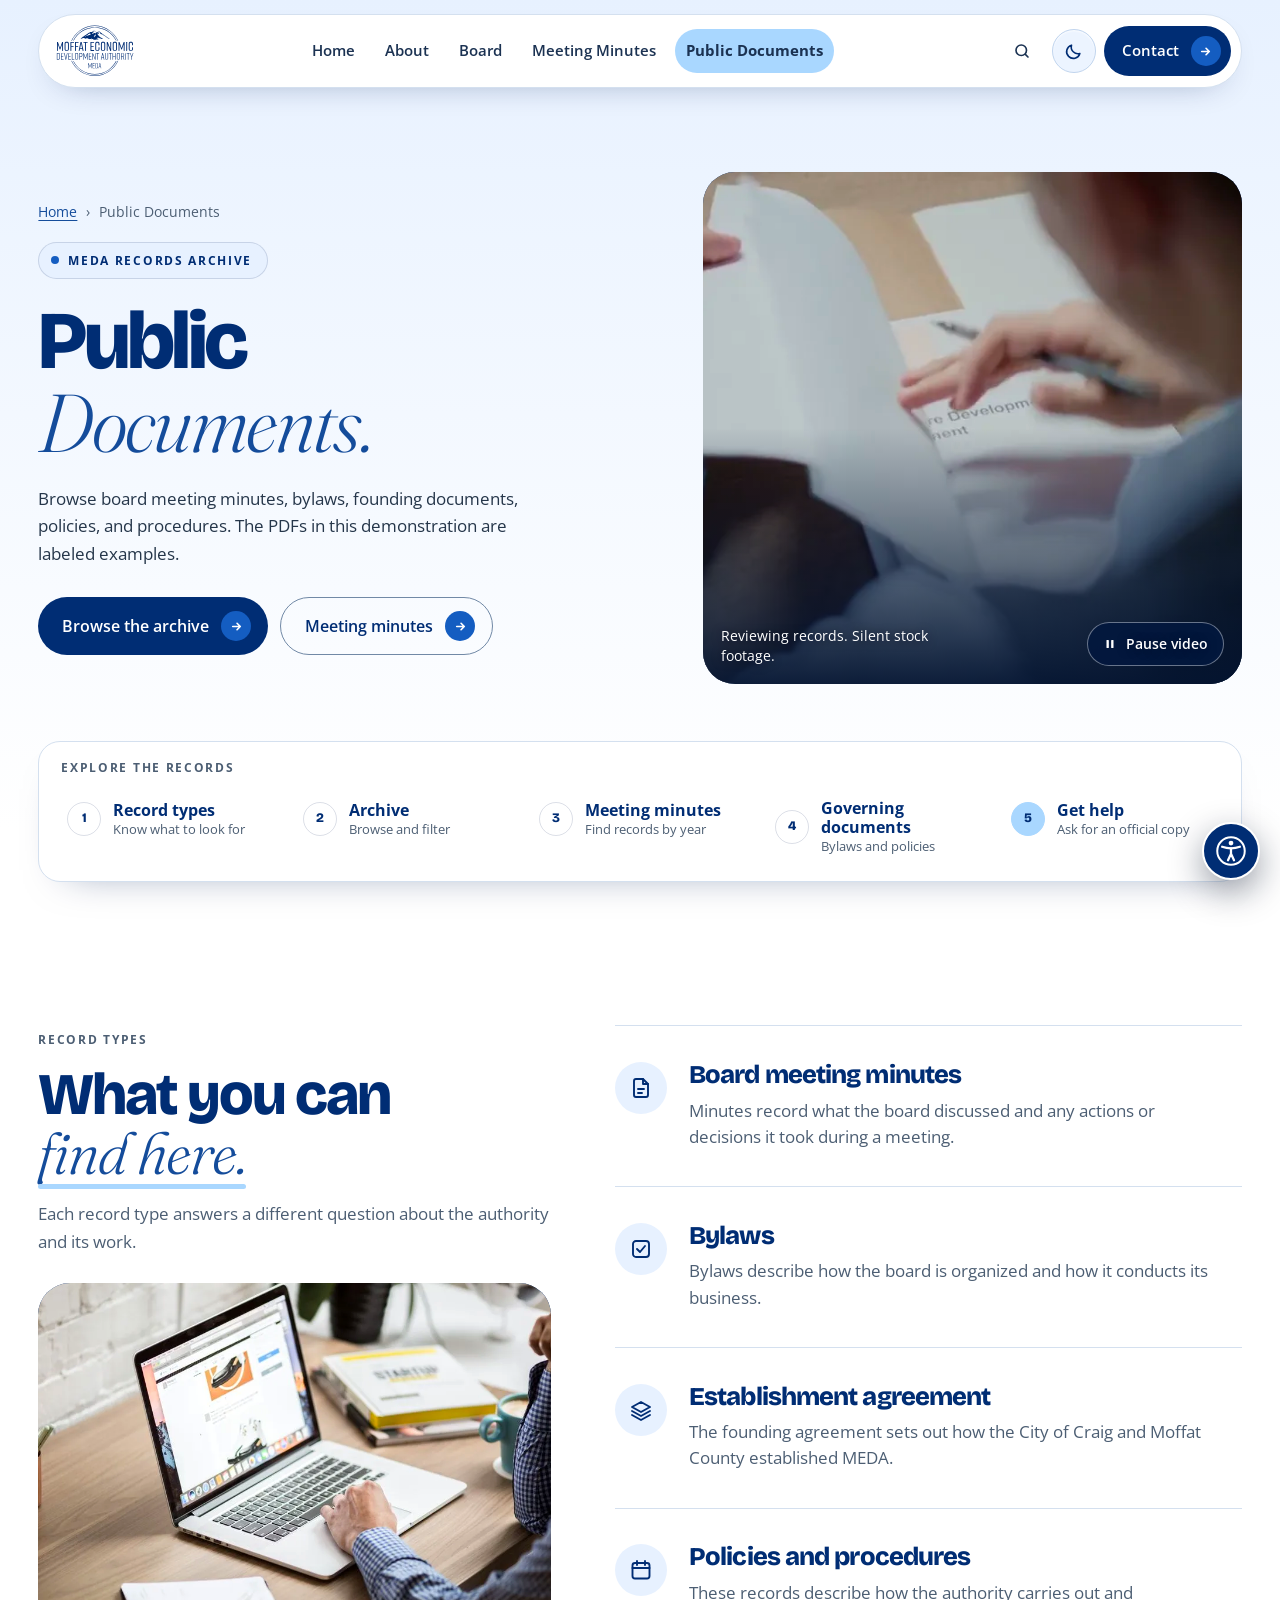
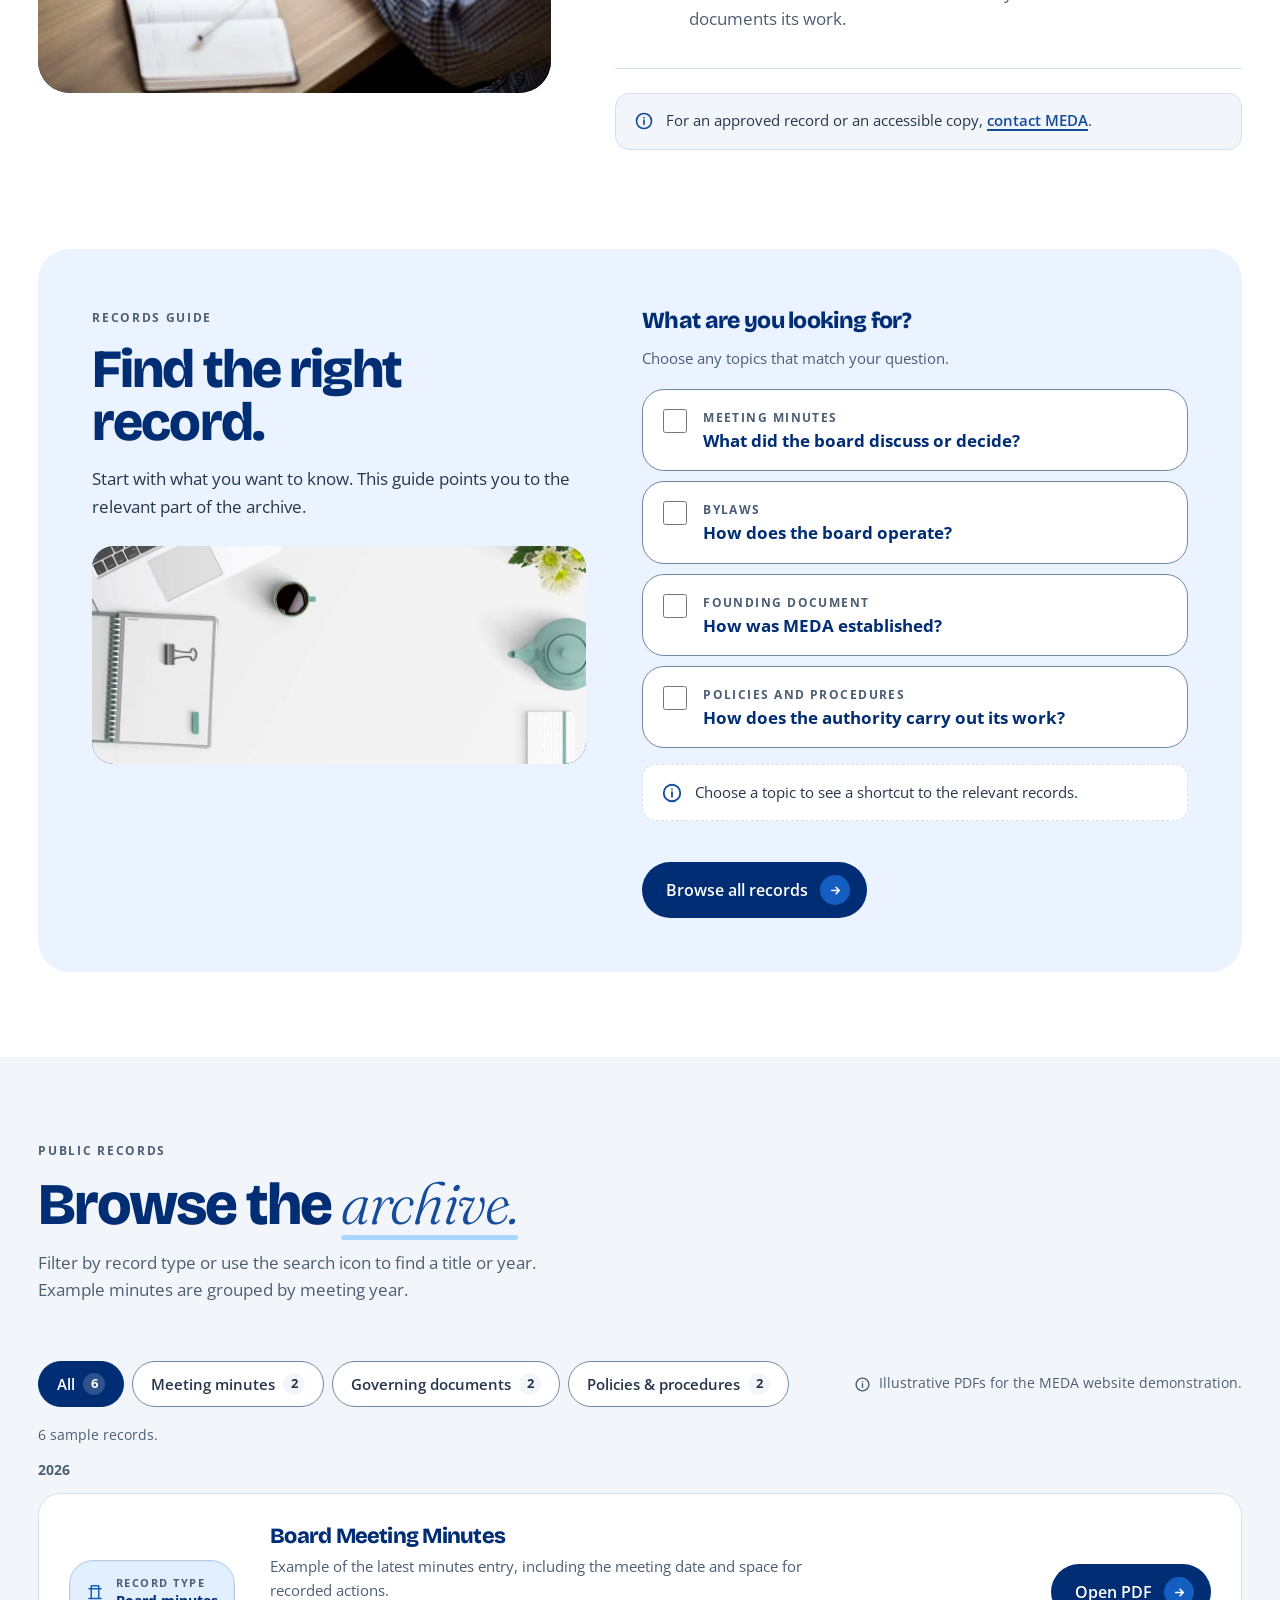
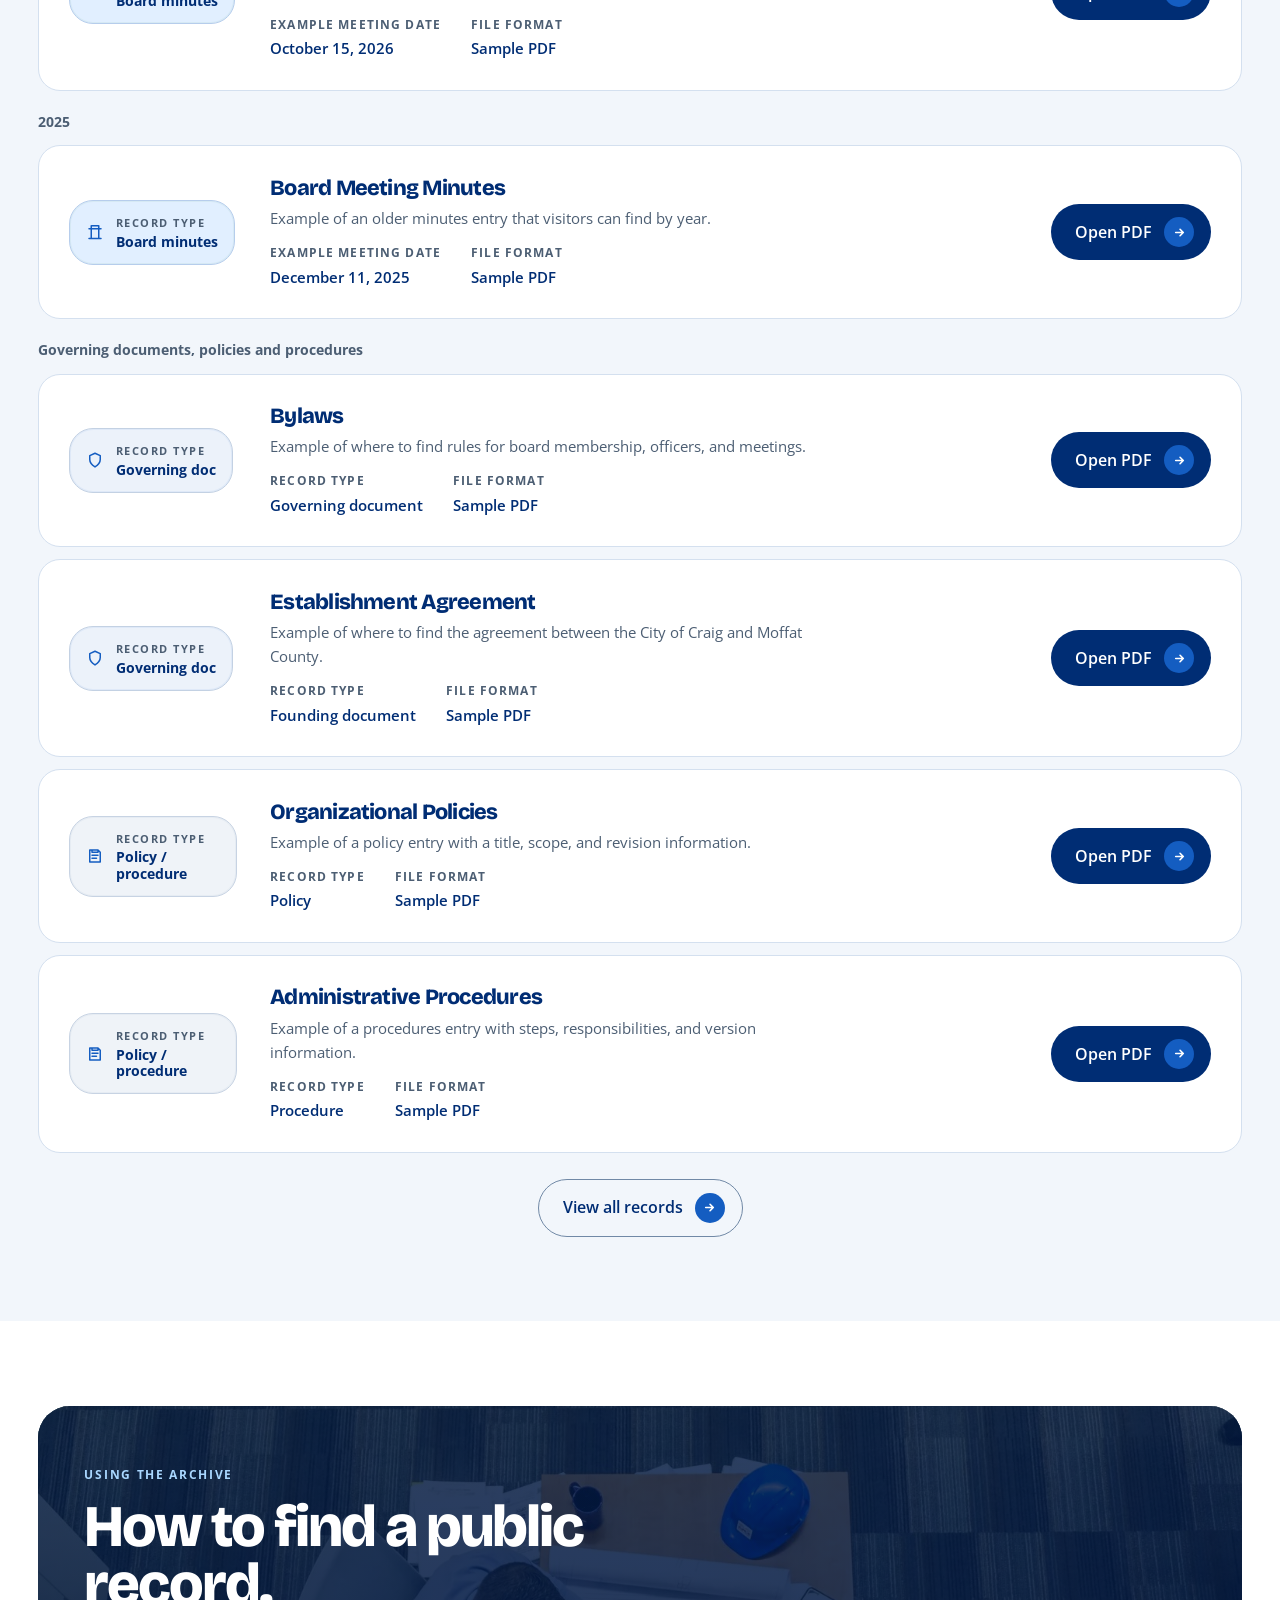
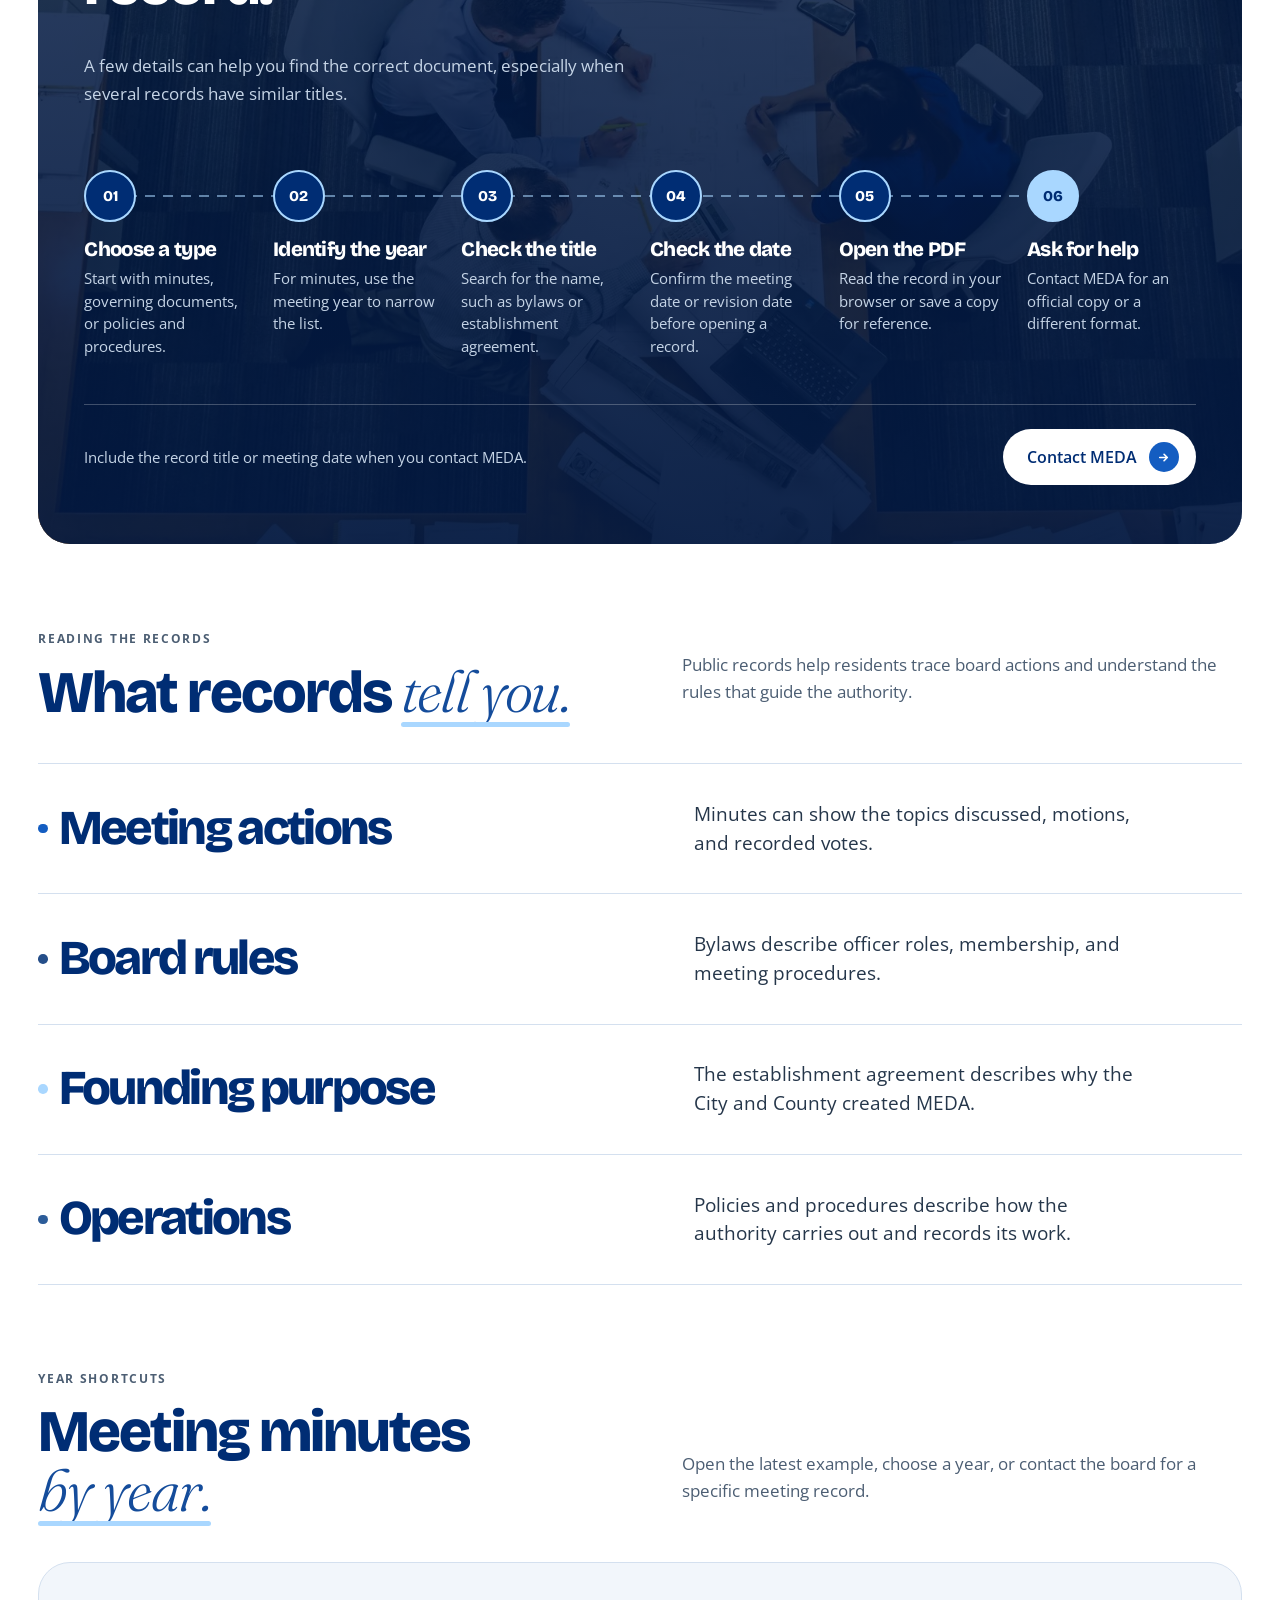
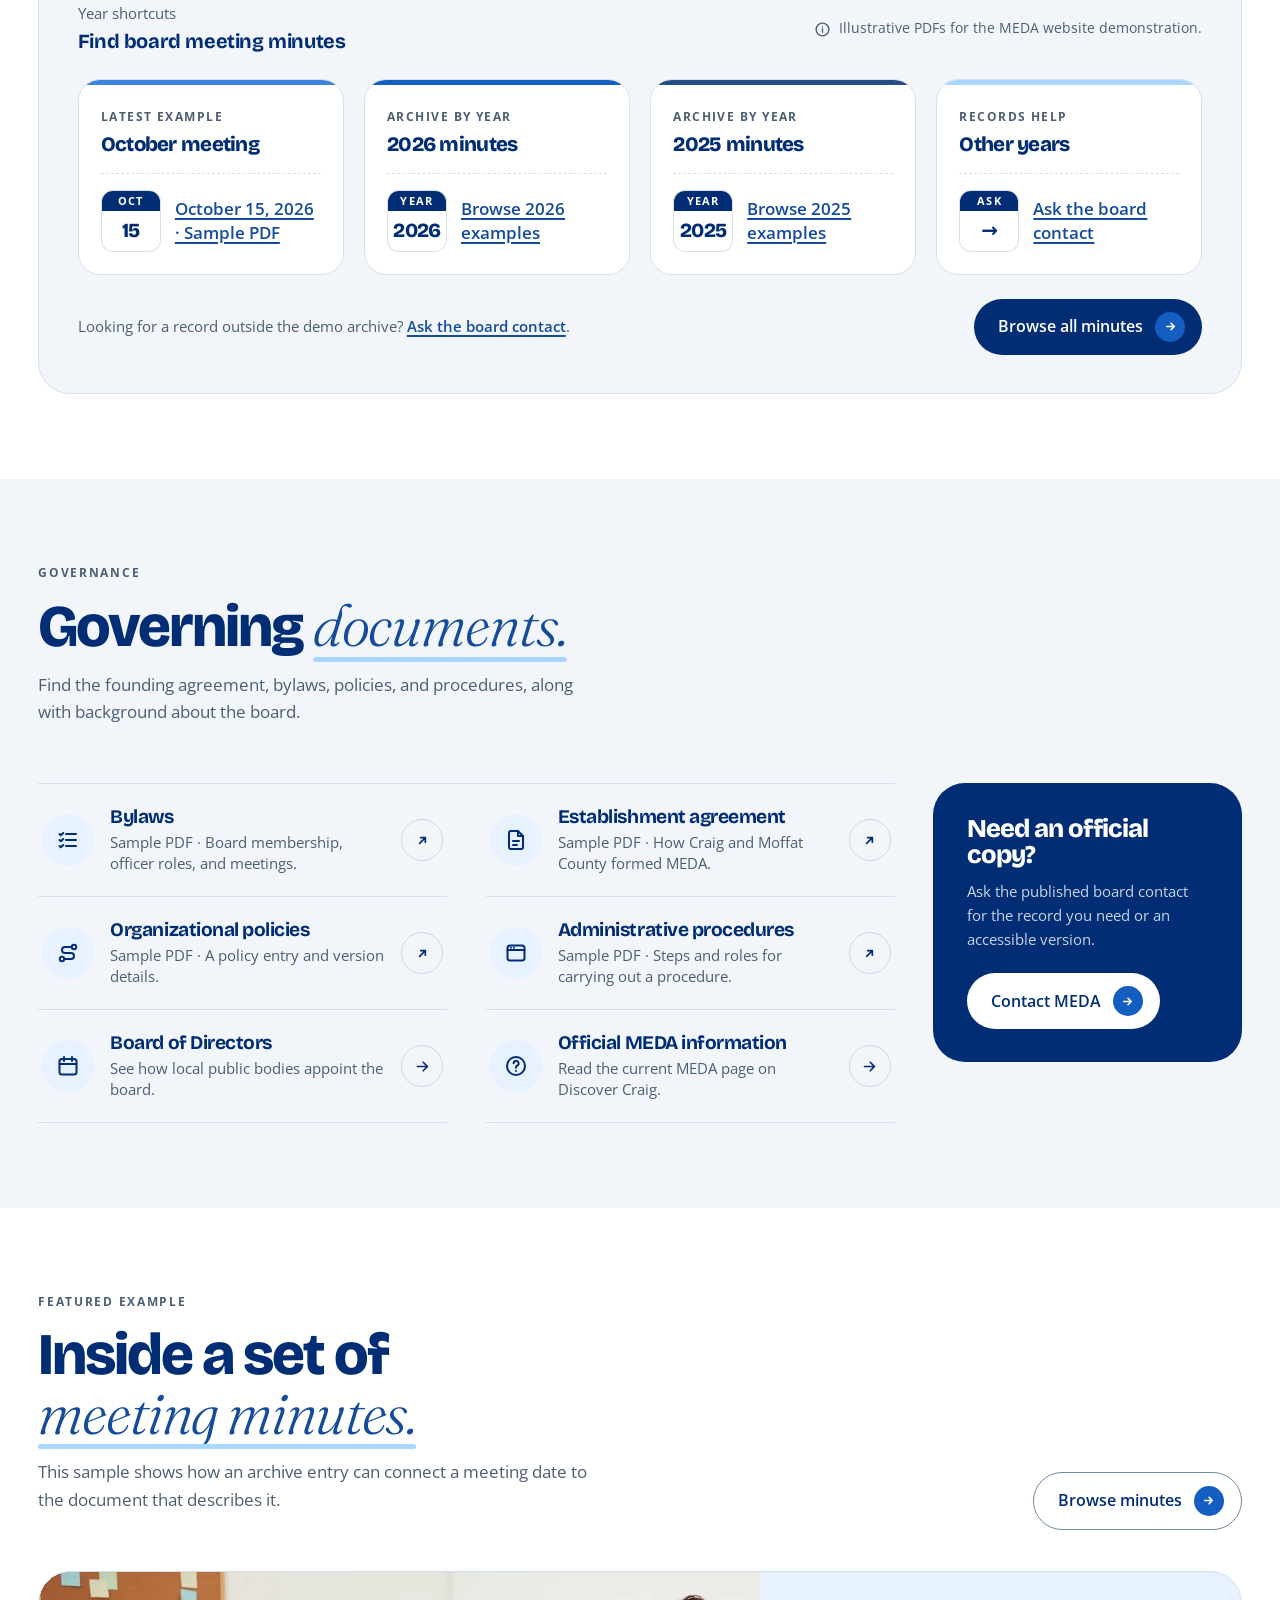
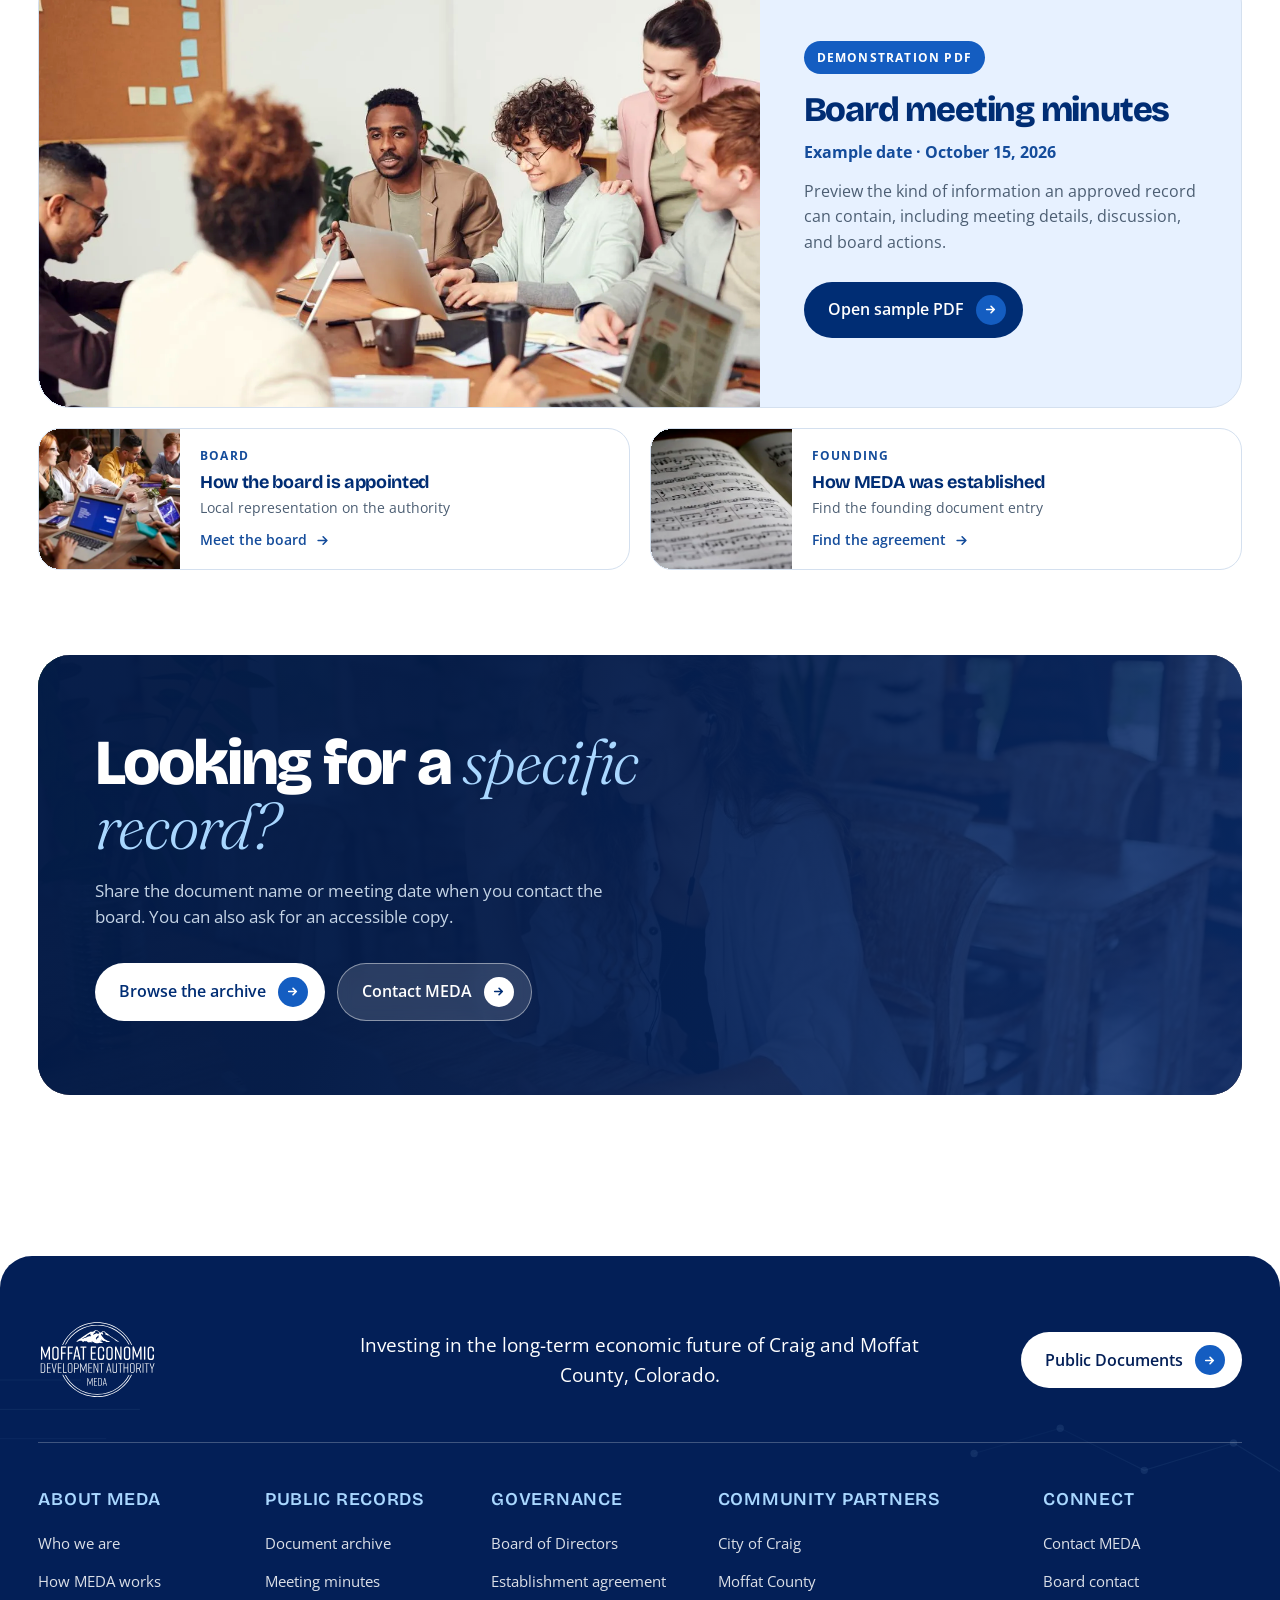
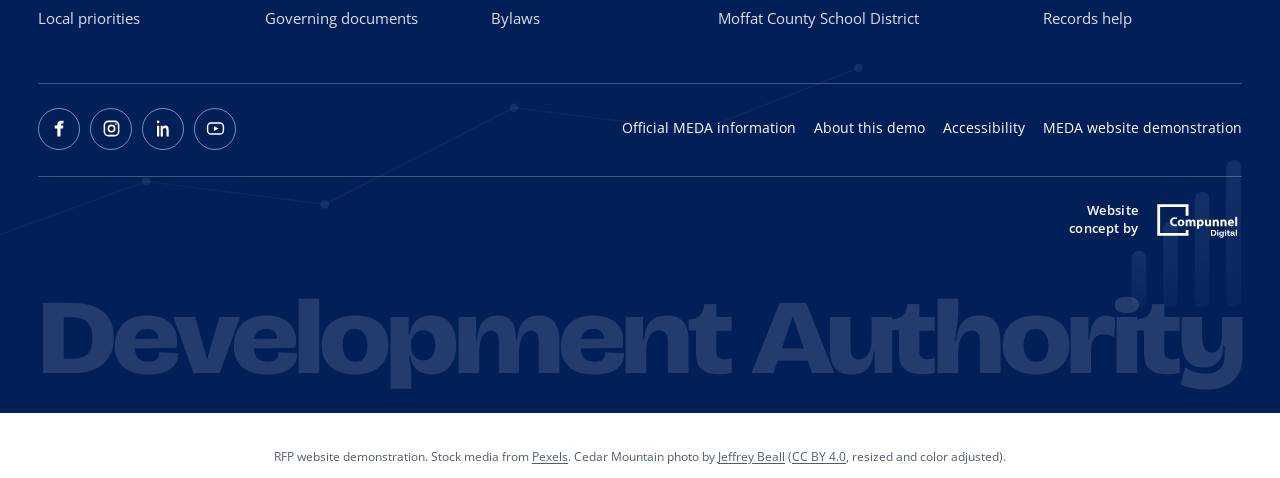
==== documents.html @ c709b774 "Add files via upload" ====
<!DOCTYPE html>
<html lang="en" data-theme="light">
<head>
<meta charset="utf-8">
<meta name="viewport" content="width=device-width, initial-scale=1">
<title>Public Documents | MEDA</title>
<meta name="description" content="Browse board meeting minutes, bylaws, the establishment agreement, and organizational policies for the MEDA website demonstration.">
<meta name="robots" content="noindex, nofollow">
<meta name="theme-color" content="#ffffff">
<link rel="icon" type="image/svg+xml" href="assets/favicon.svg">
<link rel="apple-touch-icon" href="assets/apple-touch-icon.png">
<meta property="og:title" content="Public Documents | MEDA">
<meta property="og:description" content="Browse board meeting minutes, bylaws, the establishment agreement, and organizational policies for the MEDA website demonstration.">
<link rel="stylesheet" href="assets/fonts/fonts.css">
<style>
/* MEDA theme tokens with the template layout and motion rules. */
:root{
  --p1:#002D74; --p2:#144C9B; --p3:#145DC1; --p4:#3E83DC; --p5:#E7F1FF;
  --acc:#145DC1; --acc-lt:#A9D7FF; --mint:#A9D7FF; --mint-lt:#EAF3FF; --white:#fff;
  --text:#132740; --g-d:#25364A; --g-m:#4C5E73; --g-l:#D4E0EF; --g-ul:#F2F6FB;
  --warm:#2C5C99; --plum:#254E89; --cta:#002D74; --nav-ink:#1B3252;

  --line:rgba(3,31,87,.14);
  --line-lt:rgba(255,255,255,.24);
  --r-lg:32px; --r-md:22px; --r-sm:14px;
  --display:'Bricolage Grotesque',system-ui,sans-serif;
  --accent-font:'Fraunces',Georgia,serif;
  --body:'Open Sans',system-ui,-apple-system,sans-serif;
  --pad:clamp(20px,5vw,72px); --gap:clamp(14px,1.6vw,22px);
  --navh:116px;
}
*{box-sizing:border-box}
html{scroll-behavior:smooth}
body{margin:0;background:var(--white);color:var(--g-d);font-family:var(--body);font-size:16.5px;line-height:1.6;-webkit-font-smoothing:antialiased;overflow-x:hidden}
img{max-width:100%;display:block}
a{color:inherit;text-decoration:none}
button{font:inherit;color:inherit;border:0;background:none;cursor:pointer}
input{font:inherit}
:focus-visible{outline:3px solid var(--acc);outline-offset:3px;border-radius:6px}
.wrap{max-width:1100px;margin:0 auto;padding-inline:var(--pad)}
h1,h2,h3,h4{font-family:var(--display);font-weight:800;letter-spacing:-.035em;line-height:.99;margin:0;color:var(--p1)}
.it{font-family:var(--accent-font);font-style:italic;font-weight:300;letter-spacing:-.02em}
.lede{font-size:clamp(16px,1.3vw,19px);color:var(--g-m);max-width:56ch;line-height:1.65;font-weight:300}
.n{font-size:12px;font-weight:700;letter-spacing:.14em;text-transform:uppercase;color:var(--g-m)}
.eyebrow{display:inline-flex;align-items:center;gap:9px;font-size:12px;font-weight:700;letter-spacing:.14em;text-transform:uppercase;
  padding:8px 15px 8px 12px;border-radius:999px;border:1px solid var(--line);background:var(--p5);color:var(--p1)}
.eyebrow::before{content:"";width:8px;height:8px;border-radius:50%;background:var(--acc)}
.on-dark .eyebrow{border-color:var(--line-lt);background:rgba(255,255,255,.12);color:#fff;backdrop-filter:blur(6px)}
.on-dark .eyebrow::before{background:var(--mint)}
.on-dark h1,.on-dark h2,.on-dark h3,.on-dark h4{color:#fff}
.on-dark .lede{color:#C5D4E6}
.on-dark .n{color:rgba(255,255,255,.72)}

.ph{position:relative;overflow:hidden;background:linear-gradient(135deg,var(--p1),var(--p3))}
.ph img{position:absolute;inset:0;width:100%;height:100%;object-fit:cover}
/* keep heads in frame on people photography */
.face-safe{object-position:center 18% !important}

/* ── Buttons ───────────────────────────────── */
.btn{display:inline-flex;align-items:center;gap:12px;padding:13px 17px 13px 24px;border-radius:999px;font-weight:600;font-size:15.5px;
  background:var(--p1);color:#fff;transition:transform .28s cubic-bezier(.2,.8,.3,1),background .28s}
.btn .dot{width:30px;height:30px;flex:none;border-radius:50%;background:var(--acc);color:#fff;display:grid;place-items:center;transition:transform .28s cubic-bezier(.2,.8,.3,1)}
.btn:hover{transform:translateY(-2px);background:var(--p3)}
.btn:hover .dot{transform:translateX(3px) rotate(45deg)}
.btn--ghost{background:transparent;color:var(--p1);border:1.5px solid var(--line)}
.btn--ghost .dot{background:var(--p1);color:#fff}
.btn--ghost:hover{background:var(--p5)}
.btn--white{background:#fff;color:var(--p1)}
.btn--white .dot{background:var(--acc);color:#fff}
.btn--white:hover{background:var(--p5)}
.btn--glass{background:rgba(255,255,255,.14);color:#fff;border:1.5px solid rgba(255,255,255,.45);backdrop-filter:blur(8px)}
.btn--glass .dot{background:#fff;color:var(--p1)}
.btn--glass:hover{background:rgba(255,255,255,.26)}

/* ── NAV ───────────────────────────────────── */
.nav{position:fixed;top:0;left:0;right:0;z-index:80;padding:14px 0}
.nav-inner{display:flex;align-items:center;gap:12px;border-radius:999px;padding:9px 10px 9px 16px;
  background:var(--white);border:1px solid var(--g-l);box-shadow:0 12px 34px -22px rgba(3,31,87,.45);
  transition:box-shadow .35s,border-color .35s,background .35s}
.nav.solid .nav-inner{box-shadow:0 16px 40px -20px rgba(3,31,87,.55);border-color:#D9DFE8}
.brand{display:flex;align-items:center;gap:11px;flex:none}
.brand img{height:48px;width:auto;max-height:none}
.lock{display:flex;flex-direction:column;line-height:1}
.lock b{font-family:var(--display);font-size:14px;font-weight:800;letter-spacing:-.02em;color:#fff;white-space:nowrap}
.lock span{font-size:9.5px;font-weight:700;letter-spacing:.22em;text-transform:uppercase;color:var(--mint);margin-top:5px}
.nav-links{display:flex;gap:2px;margin-left:clamp(8px,1.1vw,18px);margin-right:auto;align-items:center}
.nav-links a{padding:10px 9px;border-radius:999px;font-size:14.5px;font-weight:600;color:var(--nav-ink);white-space:nowrap;transition:background .2s,color .2s}
.nav-links a:hover{background:var(--p5)}
/* the page you are on */
.nav-links a.here{background:var(--mint);color:var(--nav-ink);font-weight:700}
.nav-links a.here:hover{background:var(--mint);filter:brightness(1.04)}
.nav-cta{display:flex;gap:8px;align-items:center}
.icon-btn{width:42px;height:42px;border-radius:50%;border:1px solid rgba(255,255,255,.42);display:grid;place-items:center;color:#fff;transition:all .25s}
.icon-btn:hover{background:rgba(255,255,255,.2)}
.nav .icon-btn{border:0;width:38px;height:38px;color:var(--nav-ink)}
.nav .icon-btn:hover{background:var(--p5)}
.nav .btn{padding:10px 10px 10px 18px;font-size:14.5px;background:var(--cta);color:#fff;white-space:nowrap}
.nav .btn .dot{width:30px;height:30px;background:var(--acc);color:#fff}
.nav .btn:hover{background:#144C9B}
.burger{display:none}
@media(max-width:1100px){.nav-links{display:none}.burger{display:grid}.nav-cta{margin-left:auto}}
/* 561–900px: the mark carries the brand so the CTA keeps its full label */
/* the full logo carries the brand on the white bar */
.nav .lock{display:none}
/* under 560px the pill has no room for the CTA — the drawer and hero carry it instead */
@media(max-width:900px){.nav-inner{padding:8px 10px 8px 16px}.brand img{height:42px}:root{--navh:104px}}
@media(max-width:560px){.nav .btn{display:none}.brand img{height:38px}:root{--navh:96px}}

/* ── 01 HERO with video ────────────────────── */
.topshell{position:relative;isolation:isolate;padding-top:calc(var(--navh) + clamp(40px,7vw,110px));padding-bottom:clamp(30px,4vw,54px);overflow:hidden}
.topshell-bg{position:absolute;inset:0;z-index:-2;background:var(--p1)}
.topshell-bg video,.topshell-bg img{width:100%;height:100%;object-fit:cover;object-position:center 40%}
.topshell-bg::after{content:"";position:absolute;inset:0;
  background:
    radial-gradient(115% 92% at 18% 42%, rgba(7,19,42,.86) 0%, rgba(3,31,87,.56) 52%, rgba(3,31,87,.28) 80%),
    linear-gradient(180deg, rgba(7,19,42,.80) 0%, rgba(3,31,87,.54) 40%, rgba(7,19,42,.96) 100%)}
.topshell-grain{position:absolute;inset:0;z-index:-1;opacity:.34;background-image:radial-gradient(rgba(255,255,255,.14) 1px,transparent 1px);background-size:26px 26px}
.hero{position:relative;z-index:4}
.hero h1,.hero .lede{text-shadow:0 2px 18px rgba(7,19,42,.75),0 1px 3px rgba(7,19,42,.5)}
.hero h1{font-size:clamp(42px,7.6vw,120px);letter-spacing:-.045em;margin:22px 0 0;max-width:16ch;color:#fff}
.hero h1 .it{color:var(--mint)}
.hero-grid{display:grid;grid-template-columns:1.4fr .6fr;gap:clamp(24px,4vw,60px);align-items:end;margin-top:30px}
.hero-actions{display:flex;gap:12px;flex-wrap:wrap;margin-top:26px}
.hero-side{border:1px solid rgba(255,255,255,.3);border-radius:var(--r-md);background:rgba(255,255,255,.12);backdrop-filter:blur(10px);overflow:hidden}
.hero-side .ph{height:150px}
.hero-side .in{padding:20px}
.hero-side .k{font-family:var(--display);font-size:clamp(28px,3vw,40px);line-height:1;letter-spacing:-.05em;color:#fff}
.hero-side .k span{color:var(--mint)}
.hero-side p{margin:10px 0 0;font-size:14px;color:#C5D4E6;line-height:1.55;font-weight:300}
.hero-side a{display:inline-flex;gap:9px;align-items:center;margin-top:16px;font-weight:600;font-size:14.5px;color:var(--mint)}
.strip{display:grid;grid-template-columns:repeat(4,1fr);gap:var(--gap);margin-top:clamp(28px,3.4vw,46px)}
.strip .ph{border-radius:var(--r-md);height:clamp(130px,14vw,190px);border:1px solid rgba(255,255,255,.24)}
.strip .ph img{transition:transform .7s cubic-bezier(.2,.8,.3,1)}
.strip .ph:hover img{transform:scale(1.06)}
.strip .cap{position:absolute;left:12px;bottom:10px;z-index:2;color:#fff;font-size:12px;font-weight:700;letter-spacing:.09em;text-transform:uppercase;text-shadow:0 1px 12px rgba(3,31,87,.95)}
@media(max-width:900px){.hero-grid{grid-template-columns:1fr}.strip{grid-template-columns:1fr 1fr}}

/* Marquee */
.marquee{border-block:1px solid var(--g-l);padding:20px 0;overflow:hidden;
  -webkit-mask-image:linear-gradient(90deg,transparent,#000 8%,#000 92%,transparent);mask-image:linear-gradient(90deg,transparent,#000 8%,#000 92%,transparent)}
.marquee-label{font-size:12px;letter-spacing:.14em;text-transform:uppercase;font-weight:700;color:var(--g-m);margin-bottom:14px}
.marquee-track{display:flex;gap:44px;width:max-content;animation:slide 46s linear infinite}
.marquee:hover .marquee-track{animation-play-state:paused}
.marquee-track span{font-family:var(--display);font-size:clamp(16px,1.6vw,22px);font-weight:600;letter-spacing:-.03em;color:var(--p3);white-space:nowrap;opacity:.6}
@keyframes slide{to{transform:translateX(-50%)}}

.sec{padding:clamp(52px,6.6vw,110px) 0}
.sec-head{display:flex;justify-content:space-between;align-items:flex-end;gap:24px;flex-wrap:wrap;margin-bottom:clamp(26px,3.2vw,48px)}
.sec-head h2{font-size:clamp(32px,4.6vw,70px);max-width:15ch}
.sec-head h2 .it{color:var(--acc)}
.sec-head .lede{margin-top:14px}

/* ── 02 AUDIENCE ───────────────────────────── */
.paths{display:flex;gap:10px;flex-wrap:wrap}
.path{padding:12px 21px;border-radius:999px;border:1.5px solid var(--g-l);font-weight:600;font-size:15.5px;color:var(--g-d);background:#fff;
  transition:all .25s cubic-bezier(.2,.8,.3,1)}
.path:hover{border-color:var(--acc);color:var(--acc);transform:translateY(-2px)}
.path[aria-selected="true"]{background:var(--p1);border-color:var(--p1);color:#fff}
.path-panel{margin-top:22px;border-radius:var(--r-lg);overflow:hidden;border:1px solid var(--g-l);background:var(--p5);
  display:grid;grid-template-columns:.85fr 1.15fr}
.path-media{position:relative;min-height:320px;background:var(--p1)}
.path-media img{position:absolute;inset:0;width:100%;height:100%;object-fit:cover;object-position:center 20%}
.path-media .cop{position:absolute;inset:auto 0 0 0;z-index:2;padding:24px;background:linear-gradient(180deg,transparent,rgba(3,31,87,.95))}
.path-media .who{font-family:var(--display);font-size:clamp(20px,2vw,29px);letter-spacing:-.035em;line-height:1.05;color:#fff}
.path-media p{margin:10px 0 0;color:#C5D4E6;font-size:14.5px;font-weight:300}
.path-links{padding:clamp(18px,2.2vw,28px);display:grid;gap:10px;align-content:center}
.path-link{display:flex;align-items:center;gap:16px;padding:16px 18px;border-radius:var(--r-md);background:#fff;border:1px solid transparent;transition:all .25s}
.path-link .num{font-family:var(--display);font-size:13px;color:var(--g-m);width:22px;flex:none}
.path-link strong{font-weight:700;font-size:16px;color:var(--p1)}
.path-link em{display:block;font-size:13.5px;color:var(--g-m);font-style:normal;font-weight:300}
.path-link .arrow{margin-left:auto;color:var(--acc);transition:transform .25s}
.path-link:hover{border-color:var(--acc-lt);transform:translateX(4px)}
.path-link:hover .arrow{transform:translateX(4px)}
@media(max-width:860px){.path-panel{grid-template-columns:1fr}.path-media{min-height:260px}}

/* ── 03 FINDER ─────────────────────────────── */
.finder{border-radius:var(--r-lg);padding:clamp(28px,4.2vw,70px);position:relative;overflow:hidden;isolation:isolate}
.finder-bg{position:absolute;inset:0;z-index:-2;background:var(--p2)}
.finder-bg img{width:100%;height:100%;object-fit:cover;object-position:center 25%;mix-blend-mode:luminosity;opacity:.5}
.finder-bg::after{content:"";position:absolute;inset:0;background:linear-gradient(115deg,rgba(3,31,87,.95) 20%,rgba(25,75,156,.86) 100%)}
.finder h2{font-size:clamp(29px,4.2vw,60px);max-width:14ch}
.finder h2 .it{color:var(--mint)}
.searchbar{margin-top:26px;display:flex;align-items:center;gap:10px;background:#fff;border-radius:999px;padding:8px 8px 8px 24px;max-width:820px}
.searchbar > svg{flex:none;color:var(--g-m)}
.searchbar .btn .dot svg{color:#fff}
.searchbar input{flex:1;border:0;background:none;outline:none;font-size:clamp(15px,1.4vw,18px);color:var(--p1);padding:12px 0}
.searchbar input::placeholder{color:var(--g-m)}
.pops{display:flex;gap:9px;flex-wrap:wrap;margin-top:22px;align-items:center}
.pops .lbl{font-size:12px;letter-spacing:.12em;text-transform:uppercase;font-weight:700;color:var(--mint);margin-right:4px}
.chip{padding:9px 16px;border-radius:999px;border:1px solid var(--line-lt);color:#fff;font-size:14px;transition:all .22s;backdrop-filter:blur(6px)}
.chip:hover{background:var(--mint);color:var(--p1);border-color:var(--mint)}
.finder-meta{display:flex;gap:28px;flex-wrap:wrap;margin-top:34px;padding-top:26px;border-top:1px solid var(--line-lt);font-size:14px;color:#C5D4E6;font-weight:300}
.finder-meta b{color:#fff;font-family:var(--display);font-size:16px}

/* ── 04 PILLARS — photo panel + solid text panel (figure/ground separation) ── */
.pillars{display:grid;gap:var(--gap);grid-template-columns:repeat(4,1fr)}
.pillar{display:flex;flex-direction:column;border-radius:var(--r-lg);overflow:hidden;background:var(--white);
  border:1px solid var(--g-l);transition:transform .35s cubic-bezier(.2,.8,.3,1),box-shadow .35s,border-color .35s}
.pillar:hover{transform:translateY(-8px);box-shadow:0 24px 50px -26px rgba(7,19,42,.5);border-color:var(--g-m)}
.pillar .pic{position:relative;height:clamp(180px,17vw,224px);overflow:hidden;background:var(--p1)}
.pillar .pic img{width:100%;height:100%;object-fit:cover;object-position:center 25%;transition:transform .7s cubic-bezier(.2,.8,.3,1)}
.pillar:hover .pic img{transform:scale(1.06)}
.pillar .no{position:absolute;left:14px;top:14px;z-index:2;background:#fff;color:var(--p1);
  padding:6px 12px;border-radius:99px;font-family:var(--body);font-size:11px;font-weight:700;letter-spacing:.12em}
.pillar .bar{height:5px;width:100%;flex:none}
.pillar .in{padding:22px;display:flex;flex-direction:column;flex:1}
.pillar h3{font-size:clamp(20px,1.8vw,27px);color:var(--p1)}
.pillar p{font-size:15px;color:var(--g-d);margin:12px 0 0;font-weight:400;line-height:1.55}
.pillar .foot{display:flex;align-items:center;justify-content:space-between;gap:12px;margin-top:auto;padding-top:20px;
  font-weight:600;font-size:13.5px;color:var(--g-m)}
.pillar .foot .arrow{width:38px;height:38px;border-radius:50%;background:var(--p5);color:var(--p1);
  display:grid;place-items:center;flex:none;transition:all .35s}
.pillar:hover .foot .arrow{background:var(--acc);color:#fff;transform:rotate(45deg)}
[data-theme="dark"] .pillar{background:#102441;border-color:#3A5678}
[data-theme="dark"] .pillar h3{color:#EEF3FA}
[data-theme="dark"] .pillar p{color:#CDD9E8}
[data-theme="dark"] .pillar .foot{color:#A7B7CD}
[data-theme="dark"] .pillar .foot .arrow{background:#1A3A57;color:#fff}
[data-theme="dark"] .pillar .no{background:#09172D;color:#fff}
@media(max-width:1080px){.pillars{grid-template-columns:repeat(2,1fr)}}
@media(max-width:560px){.pillars{grid-template-columns:1fr}}

/* ── 05 EVIDENCE → ACTION ──────────────────── */
.evidence{background:var(--mint-lt);border-radius:var(--r-lg);padding:clamp(30px,4vw,64px) clamp(18px,3vw,48px)}
.track{position:relative;display:grid;grid-template-columns:repeat(4,1fr);gap:var(--gap);align-items:start}
.track::before{content:"";position:absolute;left:6%;right:6%;top:52px;height:2px;
  background-image:linear-gradient(90deg,rgba(3,31,87,.22) 0 12px,transparent 12px 22px);background-size:22px 2px}
.stage{position:relative;text-align:left;display:flex;flex-direction:column}
.stage .bulb{width:104px;height:104px;border-radius:50%;overflow:hidden;position:relative;z-index:2;border:3px solid #fff;background:var(--p1);
  transition:all .4s cubic-bezier(.2,.8,.3,1);flex:none}
.stage .bulb img{width:100%;height:100%;object-fit:cover;object-position:center 18%;mix-blend-mode:luminosity;opacity:.7;transition:opacity .4s}
.stage .bulb::after{content:"";position:absolute;inset:0;background:rgba(3,31,87,.42);transition:background .4s}
.stage[aria-selected="true"] .bulb{border-color:var(--acc);transform:scale(1.06)}
.stage[aria-selected="true"] .bulb img{opacity:1;mix-blend-mode:normal}
.stage[aria-selected="true"] .bulb::after{background:transparent}
.stage:hover .bulb{border-color:var(--acc-lt)}
.stage h4{font-size:clamp(18px,1.6vw,24px);margin-top:18px;line-height:1.05}
.stage p{font-size:14.5px;color:var(--g-m);margin:10px 0 0;font-weight:300;line-height:1.5;max-width:30ch;text-wrap:pretty}
.stage .tick{font-family:var(--display);font-size:11.5px;letter-spacing:.14em;color:var(--g-m);margin-bottom:12px;display:block}
.case{margin-top:clamp(26px,3vw,44px);border-radius:var(--r-lg);overflow:hidden;background:#fff;
  display:grid;grid-template-columns:.44fr 1.56fr}
.case-tag{position:relative;isolation:isolate;padding:clamp(22px,2.6vw,34px);color:#fff;display:flex;flex-direction:column;justify-content:space-between;gap:20px;min-height:280px}
.case-tag .bg{position:absolute;inset:0;z-index:-2;background:var(--p1)}
.case-tag .bg img{width:100%;height:100%;object-fit:cover;object-position:center 20%;mix-blend-mode:luminosity;opacity:.45}
.case-tag::after{content:"";position:absolute;inset:0;z-index:-1;background:linear-gradient(180deg,rgba(25,75,156,.6),rgba(3,31,87,.96))}
.case-tag .p{font-size:11.5px;letter-spacing:.14em;text-transform:uppercase;font-weight:700;color:var(--mint)}
.case-tag h3{font-size:clamp(23px,2.3vw,34px);margin-top:10px;color:#fff}
.case-tag .prog{display:flex;gap:6px}
.case-tag .prog i{height:4px;flex:1;border-radius:99px;background:rgba(255,255,255,.26)}
.case-tag .prog i.on{background:var(--mint)}
.case-body{padding:clamp(22px,2.8vw,40px)}
.case-body .quote{font-family:var(--display);font-size:clamp(19px,2.2vw,32px);letter-spacing:-.035em;line-height:1.14;max-width:24ch;color:var(--p1);margin:0}
.case-body .detail{margin-top:18px;color:var(--g-m);font-size:15px;max-width:56ch;font-weight:300}
.case-body .metrics{display:flex;gap:34px;flex-wrap:wrap;margin-top:26px;padding-top:22px;border-top:1px dashed var(--g-l)}
.case-body .metrics div b{display:block;font-family:var(--display);font-size:clamp(23px,2.3vw,33px);letter-spacing:-.04em;color:var(--acc)}
.case-body .metrics div span{font-size:13px;color:var(--g-m)}
@media(max-width:980px){.track{grid-template-columns:repeat(2,1fr);gap:32px}.track::before{display:none}.case{grid-template-columns:1fr}.stage p{max-width:none}}
@media(max-width:520px){.track{grid-template-columns:1fr}}

/* ── 06 INITIATIVES ────────────────────────── */
.inits{display:grid;grid-template-columns:repeat(6,1fr);gap:var(--gap)}
.init{grid-column:span 2;border-radius:var(--r-lg);overflow:hidden;background:var(--g-ul);border:1px solid var(--g-l);display:flex;flex-direction:column;
  min-height:250px;transition:transform .3s cubic-bezier(.2,.8,.3,1),box-shadow .3s}
.init:hover{transform:translateY(-6px);box-shadow:0 20px 44px -24px rgba(3,31,87,.55)}
.init.wide{grid-column:span 3}
.init .pic{height:clamp(150px,14vw,196px)}
.init .pic img{transition:transform .7s cubic-bezier(.2,.8,.3,1);object-position:center 22%}
.init:hover .pic img{transform:scale(1.06)}
.init .pic .tag{position:absolute;z-index:2;left:14px;top:14px;font-size:11px;font-weight:700;letter-spacing:.1em;text-transform:uppercase;
  padding:6px 11px;border-radius:99px;color:#fff}
.init .in{padding:22px;display:flex;flex-direction:column;flex:1}
.init h3{font-size:clamp(20px,1.8vw,27px)}
.init p{font-size:14px;color:var(--g-m);margin:9px 0 0;font-weight:300}
.init .go{display:inline-flex;align-items:center;gap:9px;margin-top:auto;padding-top:18px;font-weight:600;font-size:14.5px;color:var(--acc)}
.init .go .arrow{transition:transform .3s}
.init:hover .go .arrow{transform:translateX(5px)}
.init.feature{background:var(--p1);border-color:var(--p1)}
.init.feature h3{color:#fff}.init.feature p{color:#C5D4E6}.init.feature .go{color:var(--mint)}
.init.accent{background:var(--acc);border-color:var(--acc)}
.init.accent h3{color:#fff}.init.accent p{color:#E4F3FA}.init.accent .go{color:#fff}
@media(max-width:1080px){.inits{grid-template-columns:repeat(4,1fr)}.init.wide{grid-column:span 2}}
@media(max-width:680px){.inits{grid-template-columns:1fr}.init,.init.wide{grid-column:span 1}}

/* ── 07 IMPACT ─────────────────────────────── */
.impact{position:relative;isolation:isolate;color:#fff;padding:clamp(52px,6.6vw,110px) 0}
.impact-bg{position:absolute;inset:0;z-index:-2;background:var(--p1)}
.impact-bg img{width:100%;height:100%;object-fit:cover;opacity:.24;mix-blend-mode:luminosity}
.impact-bg::after{content:"";position:absolute;inset:0;background:linear-gradient(155deg,rgba(3,31,87,.95),rgba(10,47,113,.94))}
.impact-grid{display:grid;grid-template-columns:repeat(4,1fr);border-top:1px solid var(--line-lt);margin-top:clamp(22px,3vw,38px)}
.stat{padding:clamp(24px,2.6vw,38px) clamp(16px,2vw,28px);border-right:1px solid var(--line-lt);border-bottom:1px solid var(--line-lt)}
.stat:last-child{border-right:0}
.stat b{display:block;font-family:var(--display);font-size:clamp(44px,5.6vw,86px);letter-spacing:-.055em;line-height:.9;color:#fff;font-variant-numeric:tabular-nums}
.stat b .suf{font-size:.45em;vertical-align:super;color:var(--mint)}
.stat.spin b{color:var(--acc-lt)}
.stat span{display:block;margin-top:14px;font-size:14.5px;color:#C5D4E6;max-width:22ch;font-weight:300}
/* non-numeric impact statements: same slot, readable weight */
.stat.word b{font-size:clamp(23px,2.5vw,34px);letter-spacing:-.03em;line-height:1.04;max-width:13ch}
.stat.word b i{font-style:normal;color:var(--mint);display:block}
.story{display:grid;grid-template-columns:1.05fr .95fr;gap:clamp(20px,3vw,50px);align-items:center;padding-top:clamp(30px,4vw,58px)}
.story blockquote{margin:0;font-family:var(--display);font-size:clamp(23px,3vw,44px);letter-spacing:-.04em;line-height:1.1;color:#fff}
.story blockquote .it{color:var(--mint)}
.story .who{display:flex;align-items:center;gap:14px;margin-top:26px}
.story .who .av{width:58px;height:58px;border-radius:50%;overflow:hidden;flex:none;border:2px solid var(--mint)}
.story .who .av img{width:100%;height:100%;object-fit:cover;object-position:center 15%}
.story .who p{margin:0;font-size:14.5px;color:#C5D4E6;font-weight:300}
.story .who p b{display:block;color:#fff;font-size:16px;font-weight:700}
.story-media{border-radius:var(--r-lg);overflow:hidden;position:relative;min-height:clamp(260px,28vw,360px)}
.story-media img{position:absolute;inset:0;width:100%;height:100%;object-fit:cover}
.story-media figcaption{position:absolute;left:0;right:0;bottom:0;z-index:2;padding:18px 20px;font-size:13px;color:#fff;
  background:linear-gradient(180deg,transparent,rgba(3,31,87,.95));font-weight:300}
@media(max-width:1080px){.impact-grid{grid-template-columns:repeat(2,1fr)}.stat:nth-child(2){border-right:0}}
@media(max-width:860px){.story{grid-template-columns:1fr}}
@media(max-width:520px){.impact-grid{grid-template-columns:1fr}.stat{border-right:0}}

/* ── 08 PEOPLE ─────────────────────────────── */
.people{background:var(--p5)}
.people-rail{display:flex;gap:var(--gap);overflow-x:auto;padding-bottom:14px;scroll-snap-type:x mandatory;scrollbar-width:none}
.people-rail::-webkit-scrollbar{display:none}
.person{flex:0 0 clamp(228px,23vw,300px);scroll-snap-align:start;border-radius:var(--r-lg);overflow:hidden;position:relative;
  min-height:clamp(330px,32vw,420px);display:flex;flex-direction:column;justify-content:flex-end;isolation:isolate;
  transition:transform .35s cubic-bezier(.2,.8,.3,1)}
.person .bg{position:absolute;inset:0;z-index:-2;background:var(--p1)}
.person .bg img{width:100%;height:100%;object-fit:cover;object-position:center 15%;transition:transform .8s cubic-bezier(.2,.8,.3,1)}
.person::after{content:"";position:absolute;inset:0;z-index:-1;background:linear-gradient(180deg,rgba(3,31,87,0) 40%,rgba(3,31,87,.95) 100%)}
.person:hover{transform:translateY(-6px)}
.person:hover .bg img{transform:scale(1.05)}
.person .in{padding:20px;color:#fff}
.person h4{font-size:19px;color:#fff}
.person p{margin:5px 0 0;font-size:13.5px;color:#C5D4E6;font-weight:300}
.person .badge{display:inline-block;margin-top:12px;font-size:10.5px;font-weight:700;letter-spacing:.1em;text-transform:uppercase;
  padding:5px 10px;border-radius:99px;background:var(--mint);color:var(--p1)}
.rail-nav{display:flex;gap:8px}
.rail-nav .icon-btn{border-color:rgba(3,31,87,.2);color:var(--p1)}
.rail-nav .icon-btn:hover{background:#fff}

/* ── 09 INSIGHTS ───────────────────────────── */
.posts{display:grid;grid-template-columns:repeat(3,1fr);gap:var(--gap)}
.post{border-radius:var(--r-lg);border:1px solid var(--g-l);background:#fff;overflow:hidden;display:flex;flex-direction:column;transition:transform .3s cubic-bezier(.2,.8,.3,1)}
.post:hover{transform:translateY(-6px)}
.post .thumb{height:clamp(170px,17vw,215px)}
.post .thumb img{transition:transform .7s cubic-bezier(.2,.8,.3,1);object-position:center 25%}
.post:hover .thumb img{transform:scale(1.06)}
.post .thumb .kicker{position:absolute;z-index:3;left:14px;bottom:14px;padding:7px 13px;border-radius:99px;color:#fff;
  font-size:11px;font-weight:700;letter-spacing:.1em;text-transform:uppercase}
.post .body{padding:22px;display:flex;flex-direction:column;flex:1}
.post time{font-size:13px;color:var(--g-m);font-weight:600}
.post h3{font-size:clamp(18px,1.5vw,23px);margin-top:10px;line-height:1.12}
.post .go{margin-top:auto;padding-top:20px;font-weight:600;font-size:14.5px;display:inline-flex;gap:9px;align-items:center;color:var(--acc)}
.post .go .arrow{transition:transform .3s}
.post:hover .go .arrow{transform:translateX(5px)}
@media(max-width:980px){.posts{grid-template-columns:1fr 1fr}}
@media(max-width:640px){.posts{grid-template-columns:1fr}}

/* ── 10 PRESS ──────────────────────────────── */
.press{display:grid;grid-template-columns:1fr 1fr;gap:var(--gap)}
.press-card{border-radius:var(--r-lg);padding:clamp(24px,3vw,46px);display:flex;flex-direction:column;justify-content:space-between;
  min-height:340px;position:relative;overflow:hidden;isolation:isolate}
.press-card.a{color:#fff}
.press-card.a .bg{position:absolute;inset:0;z-index:-2;background:var(--acc)}
.press-card.a .bg img{width:100%;height:100%;object-fit:cover;object-position:center 20%;mix-blend-mode:luminosity;opacity:.42}
.press-card.a::after{content:"";position:absolute;inset:0;z-index:-1;background:linear-gradient(125deg,rgba(14,66,137,.92) 15%,rgba(3,31,87,.92) 100%)}
.press-card.a h3,.press-card.a p{color:#fff}
.press-card.a .n{color:rgba(255,255,255,.86)}
.press-card.b{background:var(--mint-lt);border:1px solid var(--g-l)}
.press-card h3{font-size:clamp(25px,2.7vw,40px);max-width:16ch}
.press-card p{font-size:15px;margin:14px 0 0;max-width:44ch;font-weight:300;color:var(--g-m)}
.press-card .btn{align-self:flex-start;margin-top:28px}
.quicklinks{display:flex;flex-wrap:wrap;gap:8px;margin-top:22px}
.quicklinks a{padding:9px 15px;border-radius:999px;border:1.5px solid var(--line);background:rgba(255,255,255,.6);
  font-size:14px;font-weight:600;color:var(--p1);transition:all .22s}
.quicklinks a:hover{border-color:var(--p1);background:#fff;transform:translateY(-1px)}
[data-theme="dark"] .quicklinks a{background:rgba(255,255,255,.07);color:#E6EDF7;border-color:rgba(255,255,255,.28)}
.expert-strip{display:flex;margin-top:24px}
.expert-strip .av{width:52px;height:52px;border-radius:50%;border:3px solid var(--mint-lt);margin-right:-14px;overflow:hidden;background:var(--p1)}
.expert-strip .av img{width:100%;height:100%;object-fit:cover;object-position:center 15%}
.expert-strip .more{width:52px;height:52px;border-radius:50%;border:3px solid var(--mint-lt);background:var(--p1);color:#fff;
  display:grid;place-items:center;font-family:var(--display);font-weight:800;font-size:13px}
@media(max-width:820px){.press{grid-template-columns:1fr}}

/* ── 11 NEWSLETTER ─────────────────────────── */
.news{border-radius:var(--r-lg);overflow:hidden;display:grid;grid-template-columns:1.25fr .75fr;background:var(--mint-lt)}
.news .in{padding:clamp(26px,3.6vw,58px)}
.news h2{font-size:clamp(28px,3.6vw,54px);max-width:15ch;color:var(--p1)}
.news h2 .it{color:var(--acc)}
.news .lede{color:var(--p2);margin-top:14px}
.news .n{color:var(--g-m)}
.news-media{position:relative;min-height:300px;background:var(--p1)}
.news-media img{position:absolute;inset:0;width:100%;height:100%;object-fit:cover;object-position:center 20%}
.news-form{margin-top:26px;max-width:640px}
.interests{display:flex;gap:9px;flex-wrap:wrap;margin-bottom:18px}
.int{padding:10px 17px;border-radius:999px;border:1.5px solid rgba(3,31,87,.24);font-size:14px;font-weight:600;transition:all .22s;color:var(--p1);background:rgba(255,255,255,.6)}
.int[aria-pressed="true"]{background:var(--p1);color:#fff;border-color:var(--p1)}
.int:hover{border-color:var(--p1)}
.news-row{display:flex;gap:10px;background:#fff;border-radius:999px;padding:8px 8px 8px 22px;align-items:center;flex-wrap:wrap}
.news-row input{flex:1;min-width:170px;border:0;background:none;outline:none;padding:13px 0;font-size:16px;color:var(--p1)}
.news-note{margin-top:14px;font-size:13px;color:var(--g-m)}
.news-ok{display:none;margin-top:16px;font-weight:700;color:var(--p1)}
@media(max-width:860px){.news{grid-template-columns:1fr}.news-media{min-height:220px;order:-1}}

/* ── 12 FOOTER ─────────────────────────────── */
footer{position:relative;isolation:isolate;color:#fff;margin-top:clamp(48px,6vw,88px);border-radius:var(--r-lg) var(--r-lg) 0 0;
  padding:clamp(40px,5vw,82px) 0 24px;overflow:hidden;background:var(--p1)}
.foot-art{position:absolute;inset:0;z-index:-1;width:100%;height:100%;opacity:.5;pointer-events:none}
.foot-lead{display:flex;align-items:center;justify-content:space-between;gap:clamp(20px,3vw,40px);flex-wrap:wrap;
  padding-bottom:clamp(26px,3.4vw,42px);margin-bottom:clamp(26px,3.4vw,42px);border-bottom:1px solid var(--line-lt)}
.foot-lead .who{display:flex;flex-direction:column;align-items:center;text-align:center;gap:18px}
.foot-top{display:grid;grid-template-columns:repeat(5,1fr);gap:clamp(18px,2.2vw,30px)}
.foot-brand .logo-chip{display:inline-block;background:transparent;padding:0}
.foot-brand img{height:64px;width:auto}
.foot-brand p{color:#E6EEF7;font-size:19px;line-height:1.6;margin:0 auto;max-width:52ch;font-weight:400;text-align:center}
.foot-brand address{font-style:normal;color:#C5D4E6;font-size:14px;margin-top:20px;line-height:1.75;font-weight:300}
.foot-brand address a{color:var(--mint)}
.foot-col h5{font-family:var(--display);font-size:18px;letter-spacing:.14em;text-transform:uppercase;color:var(--mint);margin:0 0 16px;font-weight:700}
.foot-col ul{list-style:none;padding:0;margin:0;display:grid;gap:11px}
.foot-col a{font-size:14.5px;color:#fff;opacity:.86;transition:opacity .2s,color .2s}
.foot-col a:hover{opacity:1;color:var(--mint)}
.foot-bottom{margin-top:clamp(32px,4vw,58px);padding-top:24px;border-top:1px solid var(--line-lt);display:flex;justify-content:space-between;
  gap:18px;flex-wrap:wrap;align-items:center;font-size:13.5px;color:#C5D4E6}
.socials{display:flex;gap:8px}
.socials a{width:40px;height:40px;border-radius:50%;border:1px solid var(--line-lt);display:grid;place-items:center;transition:all .22s}
.socials a:hover{background:var(--mint);color:var(--p1);border-color:var(--mint)}
.foot-legal{display:flex;gap:18px;flex-wrap:wrap;align-items:center}
/* Giant wordmark, edge to edge of the grid */
.wordmark{margin-top:clamp(26px,3.4vw,52px)}
.wordmark svg{width:100%;height:auto;display:block;overflow:visible}
.wordmark text{font-family:var(--display);font-weight:800;fill:#fff;opacity:.13;letter-spacing:-.04em}
@media(max-width:1180px){.foot-top{grid-template-columns:repeat(3,1fr)}}
@media(max-width:620px){.foot-lead .btn{width:100%;justify-content:center}}
@media(max-width:980px){.foot-top{grid-template-columns:1fr 1fr}}
@media(max-width:560px){.foot-top{grid-template-columns:1fr}}

.credit{font-size:12px;color:var(--g-m);text-align:center;padding:22px var(--pad) 0}

/* ══════════ DITHER SCENE + TOP LINE ART ══════════ */
.top-art{position:absolute;inset:0;z-index:-1;width:100%;height:100%;opacity:.55;pointer-events:none}
.dither{position:absolute;left:0;right:0;bottom:-1px;z-index:-1;width:100%;height:min(62%,520px);pointer-events:none;
  opacity:.62;will-change:transform}
.dither svg{width:100%;height:100%;display:block}
.dither-2{position:absolute;right:-4%;top:calc(var(--navh) - 20px);width:min(46%,620px);height:auto;z-index:-1;
  opacity:.30;pointer-events:none;transform:scaleX(-1)}
@media(max-width:820px){.dither-2{display:none}.dither{height:44%;opacity:.5}}

/* animated terrain line */
.drawline{stroke-dasharray:1400;stroke-dashoffset:1400;animation:draw 6s cubic-bezier(.4,0,.2,1) .6s forwards}
@keyframes draw{to{stroke-dashoffset:0}}
.flicker{animation:flick 5.5s ease-in-out infinite}
@keyframes flick{0%,100%{opacity:.25}50%{opacity:.8}}
.drift{animation:drift 22s ease-in-out infinite}
@keyframes drift{0%,100%{transform:translateY(0)}50%{transform:translateY(-10px)}}

/* ══════════ MICRO ELEMENTS ══════════ */
#progress{position:fixed;top:0;left:0;height:3px;width:0;z-index:120;
  background:linear-gradient(90deg,var(--mint),var(--acc-lt),var(--acc));transition:width .12s linear}

.livepill{display:inline-flex;align-items:center;gap:9px;padding:7px 15px 7px 12px;border-radius:999px;
  border:1px solid rgba(253,183,23,.45);background:rgba(253,183,23,.12);backdrop-filter:blur(6px);
  font-size:12px;font-weight:700;letter-spacing:.1em;text-transform:uppercase;color:var(--mint)}
.livepill i{width:8px;height:8px;border-radius:50%;background:var(--mint);position:relative;flex:none}
.livepill i::after{content:"";position:absolute;inset:-5px;border-radius:50%;border:1.5px solid var(--mint);
  animation:ping 2.2s cubic-bezier(0,0,.2,1) infinite}
@keyframes ping{0%{transform:scale(.5);opacity:.9}80%,100%{transform:scale(1.5);opacity:0}}

.floaters{position:absolute;inset:0;pointer-events:none;z-index:3}
.floater{position:absolute;display:inline-flex;align-items:center;gap:9px;padding:10px 15px;border-radius:999px;
  background:rgba(255,255,255,.13);border:1px solid rgba(255,255,255,.30);backdrop-filter:blur(10px);
  font-size:13px;font-weight:600;color:#fff;white-space:nowrap;box-shadow:0 12px 30px -18px rgba(0,0,0,.7)}
.floater b{font-family:var(--display);font-size:15px;letter-spacing:-.02em}
.floater .kk{width:7px;height:7px;border-radius:50%;flex:none}
.floater.f1{top:16%;right:6%;animation:bob 7s ease-in-out infinite}
.floater.f2{top:44%;right:15%;animation:bob 9s ease-in-out .8s infinite}
.floater.f3{top:70%;right:3%;animation:bob 8s ease-in-out .4s infinite}
@keyframes bob{0%,100%{transform:translateY(0)}50%{transform:translateY(-12px)}}
@media(max-width:1180px){.floaters{display:none}}

/* heading underline draws in on reveal */
.uline{position:relative;display:inline-block}
.uline::after{content:"";position:absolute;left:0;bottom:-.12em;height:5px;width:100%;border-radius:99px;
  background:linear-gradient(90deg,var(--mint),var(--acc-lt));transform:scaleX(0);transform-origin:left;
  transition:transform .9s cubic-bezier(.2,.8,.3,1) .2s}
.rise.in .uline::after{transform:scaleX(1)}

/* animated connector on the evidence track */
.track::before{animation:flow 1.4s linear infinite}
@keyframes flow{to{background-position:22px 0}}

/* secondary-colour accents */
.sec-tint{background:var(--g-ul)}
.init::before{content:"";display:block;height:4px;background:var(--mint)}
.init.feature::before{background:var(--acc-lt)}
.init.accent::before{background:var(--mint)}
.init:nth-child(3n)::before{background:var(--acc-lt)}
.init:nth-child(3n+1)::before{background:var(--mint)}
.marquee-track span:nth-child(even){color:var(--acc)}
.stat:nth-child(even) b .suf{color:var(--acc-lt)}
.chip:nth-child(even):hover{background:var(--acc-lt);color:var(--p1);border-color:var(--acc-lt)}
.path-link:nth-child(2) .arrow{color:var(--p4)}
.path-link:nth-child(3) .arrow{color:var(--mint);filter:brightness(.85)}
.mint-rule{height:4px;width:100%;border-radius:99px;margin-top:clamp(30px,4vw,52px);
  background:linear-gradient(90deg,var(--mint),var(--acc-lt) 45%,var(--p5) 80%,transparent)}

.rise{opacity:0;transform:translateY(24px);transition:opacity .7s cubic-bezier(.2,.8,.3,1),transform .7s cubic-bezier(.2,.8,.3,1)}
.rise.in{opacity:1;transform:none}
@media(prefers-reduced-motion:reduce){
  *{animation-duration:.001ms!important;animation-iteration-count:1!important;transition-duration:.001ms!important}
  html{scroll-behavior:auto}.rise{opacity:1;transform:none}
}

/* ══════════ FOOTER ART — very slow drift ══════════ */
.fa-rings{transform-box:fill-box;transform-origin:center;animation:faBreathe 90s ease-in-out infinite}
@keyframes faBreathe{0%,100%{transform:scale(1)}50%{transform:scale(1.045)}}
.fa-terrain{stroke-dasharray:1500;stroke-dashoffset:1500;animation:faTerrain 8s ease-out .4s forwards}
@keyframes faTerrain{to{stroke-dashoffset:0}}
@keyframes faTrace{to{stroke-dashoffset:-2400}}
.fa-net{stroke-dasharray:6 8;animation:faTrace2 150s linear infinite;opacity:.9}
@keyframes faTrace2{to{stroke-dashoffset:-900}}
.fa-nodes circle{animation:faGlow 26s ease-in-out infinite}
.fa-nodes circle:nth-child(2){animation-delay:-5s}
.fa-nodes circle:nth-child(3){animation-delay:-10s}
.fa-nodes circle:nth-child(4){animation-delay:-15s}
.fa-nodes circle:nth-child(5){animation-delay:-20s}
.fa-nodes circle:nth-child(6){animation-delay:-8s}
.fa-nodes circle:nth-child(7){animation-delay:-18s}
@keyframes faGlow{0%,100%{opacity:.25}50%{opacity:1}}
.fa-bars{animation:faRise 70s ease-in-out infinite}
@keyframes faRise{0%,100%{transform:translateY(6px)}50%{transform:translateY(-6px)}}

/* ══════════ SKIP LINK ══════════ */
.skip{position:fixed;left:12px;top:-100px;z-index:200;background:var(--p1);color:#fff;padding:13px 20px;border-radius:12px;
  font-weight:700;font-size:15px;border:2px solid var(--mint);transition:top .2s}
.skip:focus{top:12px}

/* ══════════ THEME TOGGLE ══════════ */
.theme-btn svg{width:19px;height:19px}
.theme-btn .moon{display:none}
[data-theme="dark"] .theme-btn .moon{display:block}
[data-theme="dark"] .theme-btn .sun{display:none}

/* ══════════ DARK THEME ══════════ */
[data-theme="dark"]{--p5:#1C3656;--g-ul:#102441;--g-l:#3A5678;--g-m:#A7B7CD;--g-d:#E6EDF7;--mint-lt:#102437;
  --line:rgba(255,255,255,.18);color-scheme:dark}
[data-theme="dark"] body{background:#09172D;color:#E6EDF7}
[data-theme="dark"] h1,[data-theme="dark"] h2,[data-theme="dark"] h3,[data-theme="dark"] h4{color:#EEF3FA}
[data-theme="dark"] .lede{color:#BDCBDE}
[data-theme="dark"] .sec-tint{background:#0D1E37}
[data-theme="dark"] .post,[data-theme="dark"] .case{background:#162B48;border-color:#3A5678}
[data-theme="dark"] .path{background:#162B48;border-color:#3A5678;color:#E6EDF7}
[data-theme="dark"] .path:hover{border-color:var(--mint);color:var(--mint)}
[data-theme="dark"] .path[aria-selected="true"]{background:var(--mint);border-color:var(--mint);color:#09172D}
[data-theme="dark"] .path-panel{background:#102441;border-color:#3A5678}
[data-theme="dark"] .path-link{background:#1C3656}
[data-theme="dark"] .path-link strong{color:#EEF3FA}
[data-theme="dark"] .path-link em{color:#BDCBDE}
[data-theme="dark"] .path-link .arrow{color:var(--mint)}
[data-theme="dark"] .init{background:#102441;border-color:#3A5678}
[data-theme="dark"] .init .tag{color:#fff}
[data-theme="dark"] .init .go{color:var(--acc-lt)}
[data-theme="dark"] .evidence{background:#0D1E37}
[data-theme="dark"] .stage .bulb{border-color:#3A5678}
[data-theme="dark"] .case-body .quote{color:#EEF3FA}
[data-theme="dark"] .case-body .metrics div b{color:var(--acc-lt)}
[data-theme="dark"] .searchbar{background:#1C3656}
[data-theme="dark"] .searchbar input{color:#fff}
[data-theme="dark"] .searchbar input::placeholder{color:#95A6BD}
[data-theme="dark"] .news{background:#102441}
[data-theme="dark"] .news h2{color:#EEF3FA}
[data-theme="dark"] .news .lede,[data-theme="dark"] .news-note{color:#BDCBDE}
[data-theme="dark"] .news-row{background:#1C3656}
[data-theme="dark"] .news-row input{color:#fff}
[data-theme="dark"] .int{background:rgba(255,255,255,.07);color:#E6EDF7;border-color:rgba(255,255,255,.3)}
[data-theme="dark"] .int[aria-pressed="true"]{background:var(--mint);color:#09172D;border-color:var(--mint)}
[data-theme="dark"] .news-ok{color:var(--mint)}
[data-theme="dark"] .press-card.b{background:#102441;border-color:#3A5678}
[data-theme="dark"] .expert-strip .av,[data-theme="dark"] .expert-strip .more{border-color:#102441}
[data-theme="dark"] .people{background:#0D1E37}
[data-theme="dark"] .btn{background:var(--acc)}
[data-theme="dark"] .btn:hover{background:var(--p4)}
[data-theme="dark"] .btn--ghost{background:transparent;color:#E6EDF7;border-color:rgba(255,255,255,.32)}
[data-theme="dark"] .btn--ghost .dot{background:var(--mint);color:#09172D}
[data-theme="dark"] .btn--ghost:hover{background:rgba(255,255,255,.08)}
[data-theme="dark"] .eyebrow{background:#1C3656;color:#E6EDF7;border-color:#3A5678}
[data-theme="dark"] .marquee{border-color:#3A5678}
[data-theme="dark"] .marquee-track span{color:#BDCBDE}
[data-theme="dark"] .marquee-track span:nth-child(even){color:var(--acc-lt)}
[data-theme="dark"] .post time,[data-theme="dark"] .n{color:#A7B7CD}
[data-theme="dark"] .nav-inner{background:#102441;border-color:#3A5678;box-shadow:0 14px 38px -22px rgba(0,0,0,.75)}
[data-theme="dark"] .nav.solid .nav-inner{border-color:#3A5678}
[data-theme="dark"] .nav-links a{color:#E6EDF7}
[data-theme="dark"] .nav-links a:hover{background:rgba(255,255,255,.10);color:#fff}
[data-theme="dark"] .nav-links a.here,[data-theme="dark"] .nav-links a.here:hover{background:var(--mint);color:var(--nav-ink)}
[data-theme="dark"] .nav .icon-btn{color:#E6EDF7}
[data-theme="dark"] .nav .icon-btn:hover{background:rgba(255,255,255,.10)}
[data-theme="dark"] .nav .btn{background:var(--cta)}
[data-theme="dark"] .nav .btn:hover{background:#144C9B}
/* the logo is drawn for light ground — give it one when the bar goes dark */
[data-theme="dark"] .nav .brand img{background:#fff;border-radius:14px;padding:5px 9px}
[data-theme="dark"] .rail-nav .icon-btn{border-color:rgba(255,255,255,.3);color:#E6EDF7}
[data-theme="dark"] .rail-nav .icon-btn:hover{background:rgba(255,255,255,.1)}
[data-theme="dark"] .credit{color:#8B9CB5}
[data-theme="dark"] #a11y-panel{background:#162B48;color:#E6EDF7;border-color:#3A5678}
[data-theme="dark"] .a11y-row{border-color:#3A5678}
[data-theme="dark"] :focus-visible{outline-color:var(--mint)}

/* ══════════ ACCESSIBILITY TOOLS ══════════ */
#a11y-fab{position:fixed;right:20px;bottom:20px;z-index:140;width:58px;height:58px;border-radius:50%;
  background:var(--p1);color:#fff;display:grid;place-items:center;border:2px solid #fff;
  box-shadow:0 12px 34px rgba(7,19,42,.42);transition:transform .25s,background .25s}
#a11y-fab:hover{transform:scale(1.06);background:var(--acc)}
#a11y-fab svg{width:30px;height:30px}
#a11y-panel{position:fixed;right:20px;bottom:90px;z-index:140;width:min(330px,calc(100vw - 40px));
  max-height:min(76vh,620px);overflow:auto;background:#fff;color:var(--g-d);border:1px solid var(--g-l);
  border-radius:22px;padding:18px;box-shadow:0 26px 70px rgba(7,19,42,.30)}
#a11y-panel[hidden]{display:none}
#a11y-panel h2{font-size:19px;margin-bottom:4px}
#a11y-panel .sub{font-size:13px;color:var(--g-m);margin:0 0 14px}
.a11y-row{display:flex;align-items:center;justify-content:space-between;gap:12px;padding:11px 0;border-top:1px solid var(--g-l);font-size:14.5px;font-weight:600}
.a11y-row span small{display:block;font-weight:400;font-size:12.5px;color:var(--g-m);margin-top:2px}
.sw{width:50px;height:28px;border-radius:99px;background:var(--g-l);position:relative;flex:none;transition:background .22s}
.sw::after{content:"";position:absolute;top:3px;left:3px;width:22px;height:22px;border-radius:50%;background:#fff;
  box-shadow:0 1px 4px rgba(0,0,0,.3);transition:transform .22s}
[aria-pressed="true"] .sw{background:var(--acc)}
[aria-pressed="true"] .sw::after{transform:translateX(22px)}
.a11y-read{display:flex;gap:8px;margin-top:12px;flex-wrap:wrap}
.a11y-read button{flex:1;min-width:84px;padding:11px 12px;border-radius:12px;background:var(--p1);color:#fff;font-weight:650;font-size:13.5px}
.a11y-read button:hover{background:var(--acc)}
.a11y-read button[disabled]{opacity:.45;cursor:not-allowed}
#a11y-reset{margin-top:14px;width:100%;padding:11px;border-radius:12px;border:1.5px solid var(--g-l);font-weight:650;font-size:13.5px}
#a11y-reset:hover{background:var(--g-ul)}
#speakStatus{font-size:12.5px;color:var(--g-m);margin-top:8px}

/* grayscale — applied per-branch so fixed positioning still works */
[data-bw="on"] main,[data-bw="on"] footer,[data-bw="on"] .credit,
[data-bw="on"] .nav-inner,[data-bw="on"] #progress,[data-bw="on"] #a11y-fab{filter:grayscale(1)}
/* larger text */
[data-bigtext="on"]{font-size:118.75%}
/* always-underline links */
[data-ulinks="on"] main a,[data-ulinks="on"] footer a{text-decoration:underline;text-underline-offset:3px}
/* boosted contrast */
[data-contrast="on"]{--g-m:#38455B;--line:rgba(7,19,42,.4)}
[data-contrast="on"] .pillar .bg img,[data-contrast="on"] .case-tag .bg img,
[data-contrast="on"] .finder-bg img,[data-contrast="on"] .impact-bg img{opacity:.2}
[data-contrast="on"] .pillar .in{background:linear-gradient(180deg,rgba(7,19,42,.2),rgba(7,19,42,.94) 30%)}
[data-contrast="on"] .topshell-bg::after{background:rgba(7,19,42,.94)}
[data-contrast="on"] .dither,[data-contrast="on"] .dither-2,[data-contrast="on"] .top-art,[data-contrast="on"] .floaters{opacity:.16}
[data-contrast="on"] .post,[data-contrast="on"] .init,[data-contrast="on"] .path{border-width:2px}
[data-contrast="on"] a:focus-visible,[data-contrast="on"] button:focus-visible{outline-width:4px}
[data-theme="dark"][data-contrast="on"]{--g-m:#CDD9E8}
/* motion off */
[data-motion="off"] *,[data-motion="off"] *::before,[data-motion="off"] *::after{
  animation:none!important;transition:none!important;scroll-behavior:auto!important}
/* currently-spoken block */
.speaking{outline:3px dashed var(--acc);outline-offset:6px;border-radius:8px}

/* ══════════ FOOTER — designed by ══════════ */
.designed-by{display:flex;align-items:center;justify-content:flex-end;gap:18px;margin-top:26px;padding-top:22px;
  border-top:1px solid var(--line-lt)}
.designed-by .lbl{font-size:14px;line-height:1.2;text-align:right;color:#BDCBDE;font-weight:600}
.designed-by img{height:42px;width:auto}
@media(max-width:560px){.designed-by{justify-content:flex-start}.designed-by img{height:34px}}

/* speech controls */
.a11y-field{display:flex;align-items:center;justify-content:space-between;gap:10px;margin-top:10px;font-size:13.5px;font-weight:600}
.a11y-field select{flex:1;max-width:190px;padding:8px 10px;border-radius:10px;border:1.5px solid var(--g-l);
  background:var(--white);color:var(--g-d);font-size:13.5px}
[data-theme="dark"] .a11y-field select{background:#1C3656;color:#E6EDF7;border-color:#3A5678}

/* ══════════ GESTALT + HEURISTICS ══════════ */
/* similarity: every forward link reads the same way */
.go,.path-link,.init .go,.post .go{font-variant-numeric:tabular-nums}
/* proximity: label sits with its heading, headings breathe away from the next group */
.sec-head .n{display:block;margin-bottom:6px}
.sec-head > div{max-width:62ch}
/* common region: the finder gets a help affordance */
.finder-help{margin-top:14px;font-size:14px;color:#D8E7F3}
.finder-help a{color:#fff;text-decoration:underline;text-underline-offset:3px;font-weight:600}
/* homepage only for now: "Home" is the fixed selected item; keep anchored sections clear of the fixed header */
main,section[id]{scroll-margin-top:calc(var(--navh) + 12px)}
/* user control: motion + back to top */
.hero-controls{display:flex;gap:10px;align-items:center;margin-top:22px;flex-wrap:wrap}
.ctrl{display:inline-flex;align-items:center;gap:9px;padding:9px 15px;border-radius:999px;font-size:13.5px;font-weight:600;
  color:#fff;background:rgba(255,255,255,.14);border:1px solid rgba(255,255,255,.4);backdrop-filter:blur(8px);transition:background .22s}
.ctrl:hover{background:rgba(255,255,255,.26)}
.ctrl svg{width:14px;height:14px}
#toTop{position:fixed;right:20px;bottom:88px;z-index:135;width:48px;height:48px;border-radius:50%;
  background:var(--white);color:var(--p1);border:1.5px solid var(--g-l);display:grid;place-items:center;
  box-shadow:0 10px 26px rgba(7,19,42,.22);opacity:0;pointer-events:none;transition:opacity .3s,transform .3s;transform:translateY(8px)}
#toTop.show{opacity:1;pointer-events:auto;transform:none}
#toTop:hover{background:var(--acc);color:#fff;border-color:var(--acc)}
[data-theme="dark"] #toTop{background:#162B48;color:#fff;border-color:#3A5678}
#a11y-panel:not([hidden]) ~ #toTop{bottom:auto;display:none}
/* error prevention + recovery */
.field-error{display:none;margin-top:10px;font-size:13.5px;font-weight:600;color:#B3261E;
  display:none;align-items:center;gap:8px}
.field-error[data-show="true"]{display:flex}
[data-theme="dark"] .field-error{color:#FFB4AB}
.news-row[data-invalid="true"]{outline:2px solid #B3261E;outline-offset:2px}
/* panel close affordance */
#a11y-close{position:absolute;right:14px;top:14px;width:32px;height:32px;border-radius:50%;display:grid;place-items:center;
  border:1px solid var(--g-l);color:var(--g-d)}
#a11y-close:hover{background:var(--g-ul)}
#a11y-panel{position:fixed}

/* ══════════════════════════════════════════════════════════
   MOBILE LAYER — everything below is scoped to small screens
   Desktop rendering is untouched.
   ══════════════════════════════════════════════════════════ */

/* comfortable hit targets on any touch device */
@media (hover:none){
  .chip,.int,.path,.nav-links a,.foot-col a,.foot-legal a{min-height:44px;display:inline-flex;align-items:center}
  .icon-btn{width:46px;height:46px}
  .btn{padding:15px 18px 15px 24px}
}

/* ── mobile drawer ── */
.mnav{position:fixed;inset:0;z-index:150}
.mnav[hidden]{display:none}
.mnav-scrim{position:absolute;inset:0;background:rgba(7,19,42,.62);backdrop-filter:blur(3px);opacity:0;transition:opacity .3s}
.mnav[data-open="true"] .mnav-scrim{opacity:1}
.mnav-panel{position:absolute;right:0;top:0;bottom:0;width:min(360px,88vw);background:var(--p1);color:#fff;
  padding:18px 20px 26px;display:flex;flex-direction:column;transform:translateX(100%);
  transition:transform .38s cubic-bezier(.2,.8,.3,1);overflow-y:auto}
.mnav[data-open="true"] .mnav-panel{transform:none}
.mnav-head{display:flex;align-items:center;justify-content:space-between;gap:14px;padding-bottom:18px;border-bottom:1px solid var(--line-lt)}
.mnav-head img{height:28px;width:auto}
.mnav-head .brand{gap:10px}
.mnav-close{width:44px;height:44px;border-radius:50%;border:1px solid var(--line-lt);display:grid;place-items:center;color:#fff}
.mnav-links{display:grid;gap:2px;margin-top:14px}
.mnav-links a{display:flex;align-items:center;justify-content:space-between;padding:16px 4px;font-size:19px;font-weight:650;
  font-family:var(--display);letter-spacing:-.02em;border-bottom:1px solid rgba(255,255,255,.10)}
.mnav-links a span{color:var(--mint);font-family:var(--body);font-size:12px;font-weight:700;letter-spacing:.12em}
.mnav-links a.here{color:var(--mint)}
.mnav-foot{margin-top:auto;padding-top:22px;display:grid;gap:10px}
.mnav-foot .btn{justify-content:center}
.mnav-meta{font-size:13px;color:#BDCBDE;line-height:1.6}

/* ══════════ CARD DECK — physical playing-card stack ══════════ */
@media (max-width:760px){
  .deck{display:block!important;position:relative;height:var(--deck-h,560px);
    perspective:1100px;touch-action:pan-y;margin-inline:2px}
  .deck > *{position:absolute!important;left:0;right:0;top:0;width:100%;margin:0;
    transform-origin:50% 92%;
    transform:translate3d(var(--x,0px),calc(var(--o,0)*13px),0) scale(calc(1 - var(--o,0)*.052)) rotate(calc(var(--r,0)*1deg + var(--dr,0deg)));
    transition:transform .45s cubic-bezier(.2,.8,.3,1),opacity .32s,box-shadow .32s;
    box-shadow:0 22px 44px -26px rgba(7,19,42,.6);will-change:transform;backface-visibility:hidden}
  .deck > *[data-front="false"]{pointer-events:none}
  .deck > *[data-stacked="hidden"]{opacity:0}
  .deck.dragging > *[data-front="true"]{transition:none}
  .deck > *[data-front="true"]{box-shadow:0 30px 56px -28px rgba(7,19,42,.68)}

  .deck-nav{display:flex;align-items:center;justify-content:space-between;gap:12px;margin-top:20px}
  .deck-dots{display:flex;gap:6px;align-items:center}
  .deck-dots i{width:7px;height:7px;border-radius:99px;background:var(--g-l);transition:all .3s}
  .deck-dots i.on{background:var(--acc);width:24px}
  .deck-btn{width:48px;height:48px;border-radius:50%;border:1.5px solid var(--g-l);background:var(--white);
    color:var(--p1);display:grid;place-items:center}
  .deck-btn:active{background:var(--p5)}
  .deck-count{font-size:13px;font-weight:700;color:var(--g-m);font-variant-numeric:tabular-nums}
  .deck-hint{display:flex;align-items:center;gap:8px;justify-content:center;margin-top:12px;
    font-size:12.5px;color:var(--g-m);font-weight:600}
  .deck-hint svg{width:15px;height:15px}
  [data-theme="dark"] .deck-btn{background:#162B48;border-color:#3A5678;color:#fff}
  [data-theme="dark"] .deck-dots i{background:#3A5678}
  [data-theme="dark"] .deck-dots i.on{background:var(--mint)}

  /* ── tabs become swipeable rails ── */
  .paths{flex-wrap:nowrap;overflow-x:auto;scroll-snap-type:x proximity;scrollbar-width:none;
    margin-inline:calc(var(--pad)*-1);padding:2px var(--pad) 10px;
    -webkit-mask-image:linear-gradient(90deg,transparent,#000 4%,#000 94%,transparent);
    mask-image:linear-gradient(90deg,transparent,#000 4%,#000 94%,transparent)}
  .paths::-webkit-scrollbar{display:none}
  .path{flex:none;scroll-snap-align:start}
  .pops{flex-wrap:nowrap;overflow-x:auto;scrollbar-width:none;padding-bottom:6px}
  .pops::-webkit-scrollbar{display:none}
  .chip{flex:none}
  .track{display:flex!important;overflow-x:auto;scroll-snap-type:x mandatory;gap:14px;scrollbar-width:none;
    padding-bottom:6px;margin-inline:calc(var(--pad)*-1);padding-inline:var(--pad)}
  .track::-webkit-scrollbar{display:none}
  .track::before{display:none}
  .stage{flex:0 0 82%;scroll-snap-align:center;background:var(--white);border:1px solid var(--g-l);
    border-radius:22px;padding:18px}
  .stage p{max-width:none}
  [data-theme="dark"] .stage{background:#162B48;border-color:#3A5678}

  /* ── proportions and rhythm ── */
  .hero h1{font-size:clamp(34px,9.2vw,50px);max-width:none}
  .topshell{padding-top:calc(var(--navh) + 28px)}
  .strip .ph{height:112px}
  .sec{padding:44px 0}
  .sec-head{margin-bottom:24px}
  .sec-head h2{font-size:clamp(28px,8vw,40px)}
  .evidence{padding:26px 16px;border-radius:24px}
  .case{border-radius:24px}
  .path-media{min-height:210px}
  .finder{padding:26px 20px}
  .searchbar{padding:7px 7px 7px 18px}
  .searchbar .btn span{display:none}
  .impact-grid{grid-template-columns:1fr 1fr}
  .stat{padding:20px 14px}
  .stat:nth-child(odd){border-right:1px solid var(--line-lt)}
  .stat:nth-child(even){border-right:0}
  .wordmark{margin-top:26px}
  .designed-by{justify-content:flex-start;flex-wrap:wrap;gap:12px}

  /* floating controls clear of each other and of the thumb zone */
  #a11y-fab{right:14px;bottom:14px;width:54px;height:54px}
  #toTop{right:14px;bottom:78px;width:44px;height:44px}
  #a11y-panel{right:10px;left:10px;bottom:78px;width:auto;max-height:70vh}
}

@media (max-width:520px){
  .strip{grid-template-columns:1fr 1fr}
  .hero-controls .ctrl{width:100%;justify-content:center}
  .deck{height:var(--deck-h,600px)}
}

/* ══════════════════════════════════════════════════════════════
   GRANTMAKING PAGE — page-specific layer.
   Everything above this line is the homepage design system, unchanged.
   ══════════════════════════════════════════════════════════════ */
.g-sr{position:absolute;width:1px;height:1px;overflow:hidden;clip:rect(0 0 0 0);white-space:nowrap}
.g-ico{width:52px;height:52px;border-radius:50%;display:grid;place-items:center;flex:none;background:var(--p5);color:var(--p1)}
.g-ico svg{width:24px;height:24px}
.g-link{color:var(--acc);font-weight:600;text-decoration:underline;text-underline-offset:3px;text-decoration-thickness:1.5px}
.g-link:hover{color:var(--p1)}

/* ── 01 HERO: split, media on the right, journey bar beneath ── */
.g-hero{padding-top:calc(var(--navh) + clamp(28px,4.4vw,64px));padding-bottom:clamp(40px,4.6vw,72px);
  background:linear-gradient(180deg,var(--p5) 0%,var(--white) 88%)}
.g-hero-grid{display:grid;grid-template-columns:1.06fr .94fr;gap:clamp(28px,4.4vw,72px);align-items:center}
.g-hero h1{font-size:clamp(44px,6.4vw,98px);letter-spacing:-.045em;margin-top:22px;max-width:11ch}
.g-hero h1 .it{color:var(--acc)}
.g-hero .lede{margin-top:22px;color:var(--g-d);font-weight:400;max-width:50ch}
.g-actions{display:flex;gap:12px;flex-wrap:wrap;margin-top:30px}
.g-media{position:relative;margin:0;border-radius:var(--r-lg);overflow:hidden;background:var(--p1);min-height:clamp(380px,40vw,560px)}
.g-media video,.g-media img{position:absolute;inset:0;width:100%;height:100%;object-fit:cover}
.g-media::after{content:"";position:absolute;inset:0;background:linear-gradient(180deg,rgba(7,19,42,0) 55%,rgba(7,19,42,.78) 100%);pointer-events:none}
.g-media figcaption{position:absolute;left:18px;right:18px;bottom:18px;z-index:2;display:flex;justify-content:space-between;
  align-items:flex-end;gap:14px;flex-wrap:wrap;color:#fff;font-size:13.5px;line-height:1.45}
.g-media figcaption span{max-width:30ch;text-shadow:0 1px 10px rgba(7,19,42,.8)}
.g-media .ctrl{min-height:44px}

.g-path{margin-top:clamp(36px,4.4vw,64px);border:1px solid var(--g-l);border-radius:var(--r-md);background:var(--white);
  padding:14px;box-shadow:0 18px 40px -30px rgba(3,31,87,.5)}
.g-path h2{font-family:var(--body);font-size:12px;font-weight:700;letter-spacing:.14em;text-transform:uppercase;color:var(--g-m);
  margin:4px 8px 12px;line-height:1.3}
.g-path ol{list-style:none;margin:0;padding:0;display:grid;grid-template-columns:repeat(5,1fr);gap:6px}
.g-path li{position:relative}
.g-path a{display:flex;align-items:center;gap:12px;padding:12px 14px;border-radius:14px;min-height:64px;
  font-weight:700;font-size:15.5px;line-height:1.2;color:var(--p1);transition:background .2s}
.g-path a:hover{background:var(--p5)}
.g-path .k{width:34px;height:34px;border-radius:50%;flex:none;display:grid;place-items:center;border:1.5px solid var(--line);
  font-family:var(--display);font-size:13px;font-weight:800;color:var(--p1);transition:all .25s}
.g-path a:hover .k{background:var(--p1);border-color:var(--p1);color:#fff}
.g-path li:last-child .k{background:var(--mint);border-color:var(--mint)}
.g-path a small{display:block;font-weight:400;font-size:13px;color:var(--g-m);margin-top:3px}
@media(max-width:980px){.g-hero-grid{grid-template-columns:1fr}.g-media{min-height:340px}.g-path ol{grid-template-columns:1fr 1fr}}
@media(max-width:560px){.g-path ol{grid-template-columns:1fr}.g-media{min-height:280px}.g-actions .btn{width:100%;justify-content:space-between}}

/* ── 02 WHAT WE SUPPORT: sticky intro + themed list ── */
.g-support{display:grid;grid-template-columns:.9fr 1.1fr;gap:clamp(28px,5vw,88px);align-items:start}
.g-support-intro{position:sticky;top:calc(var(--navh) + 24px)}
.g-support-intro h2{font-size:clamp(34px,4.6vw,70px);margin-top:14px}
.g-support-intro .lede{margin-top:16px}
.g-photo{position:relative;margin:28px 0 0;border-radius:var(--r-lg);overflow:hidden;background:var(--p1);aspect-ratio:5/4}
.g-photo img{position:absolute;inset:0;width:100%;height:100%;object-fit:cover}
.g-themes{list-style:none;margin:0;padding:0;border-top:1px solid var(--g-l)}
.g-themes li{display:grid;grid-template-columns:52px 1fr;gap:22px;padding:clamp(24px,2.8vw,36px) 0;border-bottom:1px solid var(--g-l)}
.g-themes h3{font-size:clamp(22px,2vw,29px)}
.g-themes p{margin:10px 0 0;color:var(--g-m);font-size:16.5px;max-width:52ch}
.g-note{display:flex;gap:12px;align-items:flex-start;margin-top:24px;padding:16px 18px;border-radius:var(--r-sm);
  background:var(--g-ul);border:1px solid var(--g-l);font-size:14.5px;color:var(--g-d);line-height:1.55}
.g-note svg{flex:none;width:20px;height:20px;color:var(--acc);margin-top:1px}
@media(max-width:900px){.g-support{grid-template-columns:1fr}.g-support-intro{position:static}}

/* ── 03 ELIGIBILITY: mint panel + self-check ── */
.g-elig{background:var(--mint-lt);border-radius:var(--r-lg);padding:clamp(28px,4.2vw,68px);
  display:grid;grid-template-columns:.95fr 1.05fr;gap:clamp(26px,4.4vw,72px);align-items:start}
.g-elig h2{font-size:clamp(32px,4.2vw,62px);margin-top:14px;max-width:13ch}
.g-elig .lede{margin-top:16px;color:var(--g-d);font-weight:400}
.g-elig-photo{position:relative;margin:26px 0 0;border-radius:var(--r-md);overflow:hidden;height:clamp(180px,17vw,240px);background:var(--p1)}
.g-elig-photo img{position:absolute;inset:0;width:100%;height:100%;object-fit:cover;object-position:center 30%}
.g-elig .btn{margin-top:26px}
.g-checks{border:0;margin:0;padding:0;min-width:0}
.g-checks legend{padding:0;font-family:var(--display);font-weight:800;font-size:clamp(20px,1.8vw,25px);letter-spacing:-.03em;color:var(--p1)}
.g-checks .hint{margin:8px 0 18px;font-size:14.5px;color:var(--g-m)}
.g-check{display:flex;gap:16px;align-items:flex-start;padding:18px 20px;border-radius:var(--r-md);background:#fff;
  border:1.5px solid transparent;cursor:pointer;transition:border-color .2s,box-shadow .2s;margin-top:10px}
.g-check:hover{border-color:var(--p4)}
.g-check:has(input:checked){border-color:var(--p1);box-shadow:0 10px 26px -20px rgba(3,31,87,.7)}
.g-check input{width:24px;height:24px;flex:none;margin:1px 0 0;accent-color:var(--p1);cursor:pointer}
.g-check .t{display:block;font-size:12px;font-weight:700;letter-spacing:.12em;text-transform:uppercase;color:var(--g-m)}
.g-check b{display:block;font-size:16.5px;color:var(--p1);margin-top:3px;line-height:1.35}
.g-result{margin-top:16px;padding:16px 18px;border-radius:var(--r-sm);background:#fff;border:1.5px dashed var(--line);
  display:flex;gap:12px;align-items:flex-start;font-size:15px;color:var(--g-d);line-height:1.5}
.g-result svg{flex:none;width:22px;height:22px;color:var(--acc);margin-top:1px}
.g-result[data-state="all"]{border-style:solid;border-color:#3FA46D}
.g-result[data-state="all"] svg{color:#1F7A48}
.g-result strong{color:var(--p1)}
@media(max-width:900px){.g-elig{grid-template-columns:1fr}}

/* ── 04 OPPORTUNITIES: CMS-driven list with status filter ── */
.g-toolbar{display:flex;justify-content:space-between;align-items:center;gap:14px;flex-wrap:wrap;margin-bottom:18px}
.g-filter{display:flex;gap:8px;flex-wrap:wrap}
.g-filter button{display:inline-flex;align-items:center;gap:8px;min-height:44px;padding:10px 18px;border-radius:999px;
  border:1.5px solid var(--g-l);background:#fff;font-weight:600;font-size:15px;color:var(--g-d);transition:all .2s}
.g-filter button:hover{border-color:var(--acc);color:var(--acc)}
.g-filter button[aria-pressed="true"]{background:var(--p1);border-color:var(--p1);color:#fff}
.g-filter .c{font-size:12.5px;font-weight:700;min-width:22px;height:22px;padding:0 6px;border-radius:99px;display:grid;place-items:center;
  background:var(--g-ul);color:var(--g-d)}
.g-filter button[aria-pressed="true"] .c{background:rgba(255,255,255,.18);color:#fff}
.g-cms{display:flex;gap:8px;align-items:center;font-size:13.5px;color:var(--g-m);margin:0}
.g-cms svg{width:17px;height:17px;flex:none}
.g-opps{list-style:none;margin:0;padding:0;display:grid;gap:12px}
.g-opp{display:grid;grid-template-columns:168px 1fr auto;gap:clamp(16px,2.6vw,36px);align-items:center;
  padding:clamp(20px,2.3vw,30px);border:1px solid var(--g-l);border-radius:var(--r-md);background:#fff;
  transition:border-color .3s,box-shadow .3s,transform .3s cubic-bezier(.2,.8,.3,1)}
.g-opp:hover{border-color:var(--p4);box-shadow:0 20px 40px -28px rgba(3,31,87,.55);transform:translateY(-2px)}
.g-status{display:grid;grid-template-columns:20px 1fr;grid-template-areas:"icon meta" "icon label";column-gap:10px;row-gap:2px;
  align-items:center;padding:14px 16px;border-radius:24px;justify-self:start;min-width:148px;border:1px solid var(--g-l);background:#F7FAFD;box-shadow:inset 0 1px 0 rgba(255,255,255,.85)}
.g-status svg{grid-area:icon;width:18px;height:18px;color:var(--acc)}
.g-status .meta{grid-area:meta;font-size:10.5px;font-weight:700;letter-spacing:.14em;text-transform:uppercase;color:var(--g-m)}
.g-status .label{grid-area:label;font-size:14px;font-weight:700;line-height:1.15;color:var(--p1)}
.g-status.open,.g-status.upcoming,.g-status.closed{background:#F7FAFD;color:inherit;border-color:#C6D7EE}
.g-status.open{box-shadow:inset 0 0 0 1px rgba(93,160,119,.08)}
.g-status.upcoming{box-shadow:inset 0 0 0 1px rgba(62,131,220,.08)}
.g-status.closed{box-shadow:inset 0 0 0 1px rgba(130,149,177,.08)}
.g-opp h3{font-size:clamp(19px,1.7vw,24px);line-height:1.12}
.g-opp p{margin:6px 0 0;color:var(--g-m);font-size:15px;max-width:62ch}
.g-opp dl{display:flex;gap:10px 30px;flex-wrap:wrap;margin:14px 0 0}
.g-opp dt{font-size:11.5px;font-weight:700;letter-spacing:.1em;text-transform:uppercase;color:var(--g-m)}
.g-opp dd{margin:3px 0 0;font-weight:600;color:var(--p1);font-size:14.5px}
.g-opp .btn{white-space:nowrap}
.g-closed .btn{background:transparent;color:var(--p1);border:1.5px solid var(--line)}
.g-closed .btn .dot{background:var(--p1)}
.g-empty{padding:32px 24px;border:1.5px dashed var(--line);border-radius:var(--r-md);text-align:center;color:var(--g-d)}
.g-empty strong{display:block;font-family:var(--display);font-size:21px;color:var(--p1);letter-spacing:-.02em}
.g-empty p{margin:8px auto 0;max-width:46ch;font-size:15px;color:var(--g-m)}
.g-more{display:flex;justify-content:center;margin-top:26px}
@media(max-width:860px){.g-opp{grid-template-columns:1fr;gap:14px}.g-status{min-width:0;width:100%;max-width:240px}.g-opp .btn{justify-self:start}}

/* ── 05 PROCESS: dark band, connected steps ── */
.g-process{background:var(--p1);border-radius:var(--r-lg);padding:clamp(32px,4.6vw,76px) clamp(20px,3.6vw,60px);
  position:relative;overflow:hidden;isolation:isolate}
/* faint background photo: two people shaking hands across a desk after reviewing a request */
.g-process-bg{position:absolute;inset:0;z-index:-2}
.g-process-bg img{width:100%;height:100%;object-fit:cover;object-position:center 40%;mix-blend-mode:luminosity;opacity:.3}
.g-process::after{content:"";position:absolute;inset:0;z-index:-1;pointer-events:none;
  background:linear-gradient(180deg,rgba(3,31,87,.45) 0%,rgba(3,31,87,.76) 55%,rgba(3,31,87,.92) 100%)}
.g-process .sec-head{margin-bottom:0}
.g-process .sec-head h2{color:#fff}
.g-process .sec-head .lede{color:#C5D4E6}
.g-process .n{color:var(--mint)}
.g-steps{list-style:none;margin:clamp(30px,3.6vw,54px) 0 0;padding:0;display:grid;grid-template-columns:repeat(6,1fr);gap:20px;position:relative}
.g-steps::before{content:"";position:absolute;left:25px;right:calc((100% - 100px)/6 - 26px);top:25px;height:2px;
  background-image:linear-gradient(90deg,rgba(169,215,255,.55) 0 10px,transparent 10px 18px);background-size:18px 2px}
.g-step{position:relative}
.g-step .num{width:52px;height:52px;border-radius:50%;background:var(--p1);border:2px solid var(--acc-lt);
  display:grid;place-items:center;font-family:var(--display);font-weight:800;font-size:15px;color:#fff;position:relative;z-index:1}
.g-step:last-child .num{background:var(--mint);border-color:var(--mint);color:var(--p1)}
.g-step h3{color:#fff;font-size:clamp(19px,1.6vw,23px);margin-top:18px}
.g-step p{color:#C5D4E6;font-size:14.5px;margin:8px 0 0;font-weight:300;line-height:1.55}
.g-process-foot{display:flex;justify-content:space-between;align-items:center;gap:18px;flex-wrap:wrap;
  margin-top:clamp(30px,3.6vw,50px);padding-top:24px;border-top:1px solid var(--line-lt)}
.g-process-foot p{margin:0;color:#C5D4E6;font-size:14.5px;max-width:60ch;font-weight:300}
@media(max-width:1080px){.g-steps{grid-template-columns:repeat(3,1fr);row-gap:36px}.g-steps::before{display:none}}
@media(max-width:620px){
  .g-steps{grid-template-columns:1fr;row-gap:0}
  .g-steps::before{display:block;left:25px;right:auto;top:10px;bottom:10px;width:2px;height:auto;
    background-image:linear-gradient(180deg,rgba(169,215,255,.55) 0 10px,transparent 10px 18px);background-size:2px 18px}
  .g-step{display:grid;grid-template-columns:52px 1fr;column-gap:18px;padding-bottom:26px}
  .g-step h3{margin-top:12px}
  .g-step p{grid-column:2}
  .g-step .num{grid-row:1 / span 2}
}

/* ── 06 FUNDING WITH PURPOSE: typographic rows ── */
.g-prio{list-style:none;margin:0;padding:0;border-top:1px solid var(--g-l)}
.g-prio li{display:grid;grid-template-columns:minmax(0,1.05fr) minmax(0,.95fr);gap:clamp(16px,4vw,72px);align-items:center;
  padding:clamp(22px,2.8vw,40px) 0;border-bottom:1px solid var(--g-l)}
.g-prio h3{font-size:clamp(46px,7.6vw,124px);letter-spacing:-.055em;line-height:.9;display:flex;align-items:center;gap:.22em}
.g-prio h3 i{width:.2em;height:.2em;border-radius:50%;flex:none}
.g-prio p{margin:0;font-size:clamp(17px,1.5vw,21px);line-height:1.5;color:var(--g-d);max-width:40ch}
@media(max-width:700px){.g-prio li{grid-template-columns:1fr}}

/* ── 07 CALENDAR: phases with date tiles ── */
.g-cal{border:1px solid var(--g-l);border-radius:var(--r-lg);background:var(--g-ul);padding:clamp(22px,3vw,46px)}
.g-cal-top{display:flex;justify-content:space-between;align-items:center;gap:16px;flex-wrap:wrap;margin-bottom:22px}
.g-cal-top .which{font-size:14.5px;color:var(--g-m)}
.g-cal-top .which b{display:block;font-family:var(--display);font-size:20px;letter-spacing:-.02em;color:var(--p1)}
.g-phases{list-style:none;margin:0;padding:0;display:grid;grid-template-columns:repeat(4,1fr);gap:var(--gap);counter-reset:ph}
.g-phase{background:#fff;border:1px solid var(--g-l);border-radius:var(--r-md);padding:22px;display:flex;flex-direction:column;gap:16px;
  position:relative;overflow:hidden}
.g-phase::before{content:"";position:absolute;left:0;right:0;top:0;height:5px;background:var(--bar,var(--p4))}
.g-phase .lbl{font-size:12px;font-weight:700;letter-spacing:.12em;text-transform:uppercase;color:var(--g-m)}
.g-phase h3{font-size:clamp(19px,1.6vw,23px);margin-top:6px;line-height:1.1}
.g-date{display:flex;align-items:center;gap:14px;margin-top:auto;padding-top:16px;border-top:1px dashed var(--g-l)}
.g-tile{width:60px;flex:none;border-radius:12px;overflow:hidden;border:1.5px solid var(--line);text-align:center;background:#fff}
.g-tile .m{display:block;background:var(--p1);color:#fff;font-size:10.5px;font-weight:700;letter-spacing:.12em;padding:3px 0}
.g-tile .d{display:block;font-family:var(--display);font-weight:800;font-size:20px;color:var(--p1);padding:6px 0 7px;letter-spacing:-.03em}
.g-date span{font-size:14.5px;font-weight:600;color:var(--g-d);line-height:1.35}
.g-cal-foot{display:flex;justify-content:space-between;align-items:center;gap:16px;flex-wrap:wrap;margin-top:24px}
.g-cal-foot p{margin:0;font-size:14.5px;color:var(--g-m)}
@media(max-width:1000px){.g-phases{grid-template-columns:1fr 1fr}}
@media(max-width:560px){.g-phases{grid-template-columns:1fr}}

/* ── 08 RESOURCES: list + help aside ── */
.g-res-wrap{display:grid;grid-template-columns:1fr minmax(260px,.36fr);gap:clamp(20px,3vw,44px);align-items:start}
.g-res{list-style:none;margin:0;padding:0;display:grid;grid-template-columns:1fr 1fr;column-gap:clamp(20px,3vw,44px);border-top:1px solid var(--g-l)}
.g-res a{display:grid;grid-template-columns:52px 1fr 42px;gap:16px;align-items:center;padding:22px 4px;border-bottom:1px solid var(--g-l);min-height:96px;
  transition:background .2s}
.g-res a:hover{background:var(--g-ul)}
.g-res b{display:block;font-family:var(--display);font-size:clamp(18px,1.5vw,21px);letter-spacing:-.025em;color:var(--p1);line-height:1.15}
.g-res .d{display:block;font-size:14.5px;color:var(--g-m);margin-top:4px;line-height:1.45}
.g-res .go{width:42px;height:42px;border-radius:50%;border:1.5px solid var(--line);display:grid;place-items:center;color:var(--p1);transition:all .25s}
.g-res .go svg{width:17px;height:17px;transition:transform .25s}
.g-res a:hover .go{background:var(--acc);border-color:var(--acc);color:#fff}
.g-res a:hover .go svg{transform:translateX(2px)}
.g-res a[data-external]:hover .go svg{transform:translate(2px,-2px)}
.g-help{background:var(--p1);color:#fff;border-radius:var(--r-lg);padding:clamp(24px,2.6vw,36px);position:sticky;top:calc(var(--navh) + 24px)}
.g-help h3{color:#fff;font-size:clamp(22px,2vw,28px)}
.g-help p{color:#C5D4E6;font-size:15px;margin:12px 0 22px;font-weight:300}
@media(max-width:1000px){.g-res-wrap{grid-template-columns:1fr}.g-help{position:static}}
@media(max-width:700px){.g-res{grid-template-columns:1fr}}

/* ── 09 FUNDING → IMPACT: featured story ── */
.g-story{display:grid;grid-template-columns:1.2fr .8fr;border-radius:var(--r-lg);overflow:hidden;background:var(--p5);border:1px solid var(--g-l)}
.g-story-media{position:relative;margin:0;min-height:clamp(320px,34vw,500px);background:var(--p1)}
.g-story-media img{position:absolute;inset:0;width:100%;height:100%;object-fit:cover;object-position:center 30%}
.g-story-body{padding:clamp(26px,3.4vw,54px);display:flex;flex-direction:column;justify-content:center}
.g-tag{align-self:flex-start;display:inline-flex;gap:8px;align-items:center;padding:7px 13px;border-radius:99px;background:var(--acc);color:#fff;
  font-size:12px;font-weight:700;letter-spacing:.1em;text-transform:uppercase}
.g-story h3{font-size:clamp(26px,2.7vw,40px);margin-top:18px;line-height:1.04}
.g-org{margin:12px 0 0;font-weight:700;color:var(--p2);font-size:15.5px}
.g-story-body > p:not(.g-org){margin:14px 0 0;color:var(--g-m);font-size:16px}
.g-story-body .btn{align-self:flex-start;margin-top:26px}
.g-slot{display:block;font-size:12.5px;color:var(--g-m);margin-top:18px;padding-top:14px;border-top:1px dashed var(--line)}
.g-minis{display:grid;grid-template-columns:1fr 1fr;gap:var(--gap);margin-top:var(--gap)}
.g-mini{display:grid;grid-template-columns:clamp(96px,11vw,150px) 1fr;border-radius:var(--r-md);overflow:hidden;border:1px solid var(--g-l);background:#fff;
  transition:transform .3s cubic-bezier(.2,.8,.3,1),box-shadow .3s}
.g-mini:hover{transform:translateY(-3px);box-shadow:0 18px 36px -26px rgba(3,31,87,.55)}
.g-mini .pic{position:relative;min-height:130px;background:var(--p1)}
.g-mini .pic img{position:absolute;inset:0;width:100%;height:100%;object-fit:cover}
.g-mini .in{padding:18px 20px;display:flex;flex-direction:column;justify-content:center}
.g-mini .k{font-size:11.5px;font-weight:700;letter-spacing:.1em;text-transform:uppercase;color:var(--acc)}
.g-mini b{font-family:var(--display);font-size:18px;letter-spacing:-.02em;color:var(--p1);margin-top:6px;line-height:1.2}
.g-mini .org{margin-top:6px;font-size:13.5px;line-height:1.45;color:var(--g-m)}
.g-mini .go{margin-top:10px;font-weight:600;font-size:14px;color:var(--acc);display:inline-flex;gap:8px;align-items:center}
@media(max-width:900px){.g-story{grid-template-columns:1fr}.g-story-media{min-height:260px}.g-minis{grid-template-columns:1fr}}

/* ── 10 FINAL CTA ── */
.g-final{position:relative;isolation:isolate;overflow:hidden;border-radius:var(--r-lg);padding:clamp(38px,5.8vw,100px) clamp(22px,4.4vw,76px)}
.g-final .bg{position:absolute;inset:0;z-index:-2;background:var(--p1)}
.g-final .bg img{width:100%;height:100%;object-fit:cover;mix-blend-mode:normal;opacity:.88}
.g-final::after{content:"";position:absolute;inset:0;z-index:-1;background:linear-gradient(100deg,rgba(3,31,87,.78) 0%,rgba(3,31,87,.62) 45%,rgba(10,47,113,.32) 100%)}
.g-final h2{color:#fff;font-size:clamp(34px,5vw,78px);max-width:15ch}
.g-final h2 .it{color:var(--mint)}
.g-final p{color:#C5D4E6;font-size:clamp(16px,1.3vw,19px);max-width:52ch;margin:18px 0 0;font-weight:300}
.g-final .g-actions{margin-top:32px}
@media(max-width:560px){.g-final .btn{width:100%;justify-content:space-between}}

/* ── dark theme for the new components ── */
[data-theme="dark"] .g-hero{background:linear-gradient(180deg,#102441 0%,#09172D 88%)}
[data-theme="dark"] .g-hero .lede{color:#CDD9E8}
[data-theme="dark"] .g-path,[data-theme="dark"] .g-opp,[data-theme="dark"] .g-check,[data-theme="dark"] .g-result,
[data-theme="dark"] .g-phase,[data-theme="dark"] .g-mini,[data-theme="dark"] .g-filter button,[data-theme="dark"] .g-tile{background:#162B48;border-color:#3A5678}
[data-theme="dark"] .g-path a,[data-theme="dark"] .g-path .k,[data-theme="dark"] .g-check b,[data-theme="dark"] .g-opp dd,
[data-theme="dark"] .g-res b,[data-theme="dark"] .g-mini b,[data-theme="dark"] .g-res .go,[data-theme="dark"] .g-cal-top .which b,
[data-theme="dark"] .g-tile .d,[data-theme="dark"] .g-empty strong,[data-theme="dark"] .g-result strong{color:#EEF3FA}
[data-theme="dark"] .g-path a:hover,[data-theme="dark"] .g-res a:hover{background:rgba(255,255,255,.06)}
[data-theme="dark"] .g-filter button{color:#E6EDF7}
[data-theme="dark"] .g-filter button[aria-pressed="true"]{background:var(--mint);border-color:var(--mint);color:#09172D}
[data-theme="dark"] .g-filter button[aria-pressed="true"] .c{background:rgba(7,19,42,.15);color:#09172D}
[data-theme="dark"] .g-filter .c{background:#1C3656;color:#E6EDF7}
[data-theme="dark"] .g-elig{background:#102441}
[data-theme="dark"] .g-elig .lede,[data-theme="dark"] .g-note,[data-theme="dark"] .g-prio p,[data-theme="dark"] .g-date span,[data-theme="dark"] .g-result{color:#CDD9E8}
[data-theme="dark"] .g-ico{background:#1C3656;color:#E6EDF7}
[data-theme="dark"] .g-cal,[data-theme="dark"] .g-note{background:#0D1E37;border-color:#3A5678}
[data-theme="dark"] .g-story{background:#102441;border-color:#3A5678}
[data-theme="dark"] .g-org{color:var(--acc-lt)}
[data-theme="dark"] .g-status.upcoming{background:#1C3656;color:#CFE0FA;border-color:#35557E}
[data-theme="dark"] .g-status.closed{background:#0D1E37;color:#BDCBDE;border-color:#3A5678}
[data-theme="dark"] .g-status.open{background:#0F3524;color:#BFF0D4;border-color:#2F7D52}
[data-theme="dark"] .g-link{color:var(--acc-lt)}
[data-theme="dark"] .g-closed .btn{color:#E6EDF7;border-color:rgba(255,255,255,.3)}
[data-theme="dark"] .g-closed .btn .dot{background:var(--mint);color:#09172D}
[data-theme="dark"] .g-help{background:#1C3656}

/* footer lead: logo left, description centred, CTA right; stacks on small screens */
.foot-lead{display:grid!important;grid-template-columns:minmax(0,1fr) minmax(0,2fr) minmax(0,1fr);align-items:center;gap:24px}
.foot-lead .who{display:contents}
.foot-lead .logo-chip{justify-self:start}
.foot-lead .btn{justify-self:end}
.foot-lead .foot-brand p{text-align:center}
@media(max-width:900px){.foot-lead{grid-template-columns:1fr;justify-items:center;text-align:center}.foot-lead .logo-chip,.foot-lead .btn{justify-self:center}}

/* footer headings: lighter weight, one line each, wider Vendors column on desktop */
.foot-col h5{font-weight:600!important;letter-spacing:.04em!important;white-space:nowrap}
@media(min-width:1001px){.foot-top{grid-template-columns:1fr 1fr 1fr minmax(0,1.5fr) 1fr}}


/* header nav: centred between logo and actions, even spacing */
.nav-links{margin-left:auto;margin-right:auto;justify-content:center;gap:10px}
.nav-links a{padding:10px 14px}
/* partner cards: black gradient */
.person::after{background:linear-gradient(180deg,rgba(0,0,0,0) 40%,rgba(0,0,0,.94) 100%)!important}
/* blue and navy backgrounds: pure white text */
.on-dark p,.on-dark li,.on-dark span,.on-dark b,.on-dark small,.on-dark cite,
.on-dark h2,.on-dark h3,.on-dark h4,.on-dark .lede,.on-dark .n,
.impact p,.impact span,.impact b,.impact .lede,.impact .n,.impact cite,.impact blockquote,
footer p,footer span,footer address,footer li a,footer h2,footer h5,footer a,
.person p,.person h3,.person h4,.person .in,
.press-card.a p,.press-card.a h3,.press-card.a .n,
.init.feature p,.init.feature h3,.init.accent p,.init.accent h3,
.case-tag p,.case-tag .k,.case-tag h3,
.path-media p,.path-media .who,.path-media .cop,
.finder .lede,.finder-meta,.finder-meta span,.finder-help,.finder-help a,
.story blockquote,.story cite,.story .who p,.story-media figcaption,
.floater,.floater b,.livepill,.marquee-track span,.topics li{color:#fff!important}
.lock span,.foot-col h5{color:#A9D7FF!important}

/* readability: heavier body weight where thin text was grey-looking */
.lede{font-weight:400}
.evidence p,.stage p,.case-body p,.case-body .detail,.metrics span,.news p,.news-note,.press-card.b p,
.person p,.on-dark p,.impact p,.finder .lede,.path-media p,.init p,.pillar p,.card p{font-weight:500}

/* blue sections: every text element pure white (accents keep their colour) */
.impact *:not(i):not(.it):not(.n):not(.eyebrow):not(.dot):not(svg):not(svg *){color:#fff!important}
.impact .n,.impact .eyebrow{color:#A9D7FF!important}
.impact .stat span,.impact .story .who p,.impact .story figcaption{font-weight:500!important}

.press-card.a p,.press-card.a .n{font-weight:500!important;opacity:1!important}

/* ── Round 4 ── */

/* hero heading: two lines */

/* buttons keep their own text colour inside dark sections */
.btn--white,.btn--white span,.btn--white .dot{color:var(--p1)!important}
.btn--white span:first-child{color:var(--p1)!important}
.btn--glass span:first-child{color:#fff!important}
.btn--white .dot span,.btn .dot span{color:inherit!important}
.btn .dot,.btn .dot *{color:#fff!important}
/* impact image card: black gradient from the bottom */
.story-media figcaption{background:linear-gradient(180deg,transparent,rgba(0,0,0,.95))!important}
/* services: "Who we serve" headings at 50% */
#priorities .g-prio h3{font-size:calc(clamp(46px,7.6vw,124px) * .5)!important}

/* hero heading: original size, fewer words so it sits on two lines */
@media(min-width:901px){.hero h1{font-size:clamp(42px,7.6vw,120px)!important;max-width:none!important}}
/* glass button: arrow stays navy on its white circle */
.btn--glass .dot,.btn--glass .dot *{color:var(--p1)!important}

/* MEDA presentation refinements — preserve all sections and layouts. */
:root { --pad: clamp(20px, 3vw, 52px); }
.wrap { max-width: 1560px; }
/* Static concept icons: visual only, no theme/accessibility behavior. */
.nav .theme-btn,
.nav #themeBtn { width: 44px; height: 44px; flex: 0 0 44px; border: 1.5px solid #C1D5EE;
  border-radius: 50%; background: #ECF4FF; color: #002D74; box-shadow: inset 0 1px 2px rgba(255,255,255,.86); }
.nav #themeBtn:hover { background: #ECF4FF; }
#themeBtn, #a11y-fab { pointer-events: none !important; cursor: default !important; }
#a11y-fab:hover { background: var(--p1); transform: none; }
/* Footer art removed for a cleaner footer. */
.foot-art { display: block !important; opacity: .42 !important; }
.foot-art .dev-bars rect{animation:flick 8s ease-in-out infinite;}
.foot-art .dev-bars rect:nth-child(2){animation-delay:.8s}
.foot-art .dev-bars rect:nth-child(3){animation-delay:1.6s}
.foot-art .dev-bars rect:nth-child(4){animation-delay:2.4s}
.foot-art .dev-line{animation:drift 20s ease-in-out infinite;}
/* Reintroduce social-platform glyphs using MEDA's navy / light-blue theme. */
.socials { gap: 10px; align-items: center; }
.socials .social-icon { width: 42px; height: 42px; border: 1px solid rgba(169,215,255,.62);
  border-radius: 50%; display: grid; place-items: center; flex: 0 0 42px;
  color: #FFFFFF; background: transparent; }
.socials .social-icon:nth-child(even) { color: #FFFFFF; background: transparent; border-color: rgba(169,215,255,.62); }
.socials .social-icon svg { width: 19px; height: 19px; display: block; }
/* Footer credit: first line Website; second line Concept by; logo remains alongside. */
.designed-by { gap: 14px; align-items: center; }
.designed-by .lbl { min-width: 100px; font-size: 13px; line-height: 1.35; font-weight: 600;
  letter-spacing: .025em; text-align: right; white-space: nowrap; color: #D8E7F7; }
.designed-by img { height: 42px; width: auto; }
@media (max-width: 560px) {
  :root { --pad: 18px; }
  .designed-by { justify-content: flex-start; gap: 12px; }
  .designed-by .lbl { min-width: 90px; text-align: right; }
  .designed-by img { height: 36px; }
  .socials .social-icon { width: 38px; height: 38px; flex-basis: 38px; }
}
</style>
<link rel="stylesheet" href="assets/meda.css">
</head>
<body>
<a class="skip" href="#main-content">Skip to main content</a>
<div id="progress" aria-hidden="true"></div>

<!-- ══════════ NAV (same system as the homepage) ══════════ -->
<header class="nav" id="nav">
  <div class="wrap">
    <nav class="nav-inner" aria-label="Primary">
      <a class="brand" href="index.html" aria-label="MEDA home">
        <img id="logoNav" src="assets/meda.svg" alt="Moffat Economic Development Authority" width="118" height="80">
      </a>
      <div class="nav-links">
        <a href="index.html">Home</a>
        <a href="index.html#about">About</a>
        <a href="index.html#board">Board</a>
        <a href="documents.html?type=minutes#archive">Meeting Minutes</a>
        <a href="documents.html" class="here" aria-current="page">Public Documents</a>
      </div>
      <div class="nav-cta">
        <button type="button" class="icon-btn" id="searchBtn" aria-label="Search public documents" aria-haspopup="dialog" aria-controls="searchDialog"><svg width="18" height="18" viewBox="0 0 24 24" fill="none" stroke="currentColor" stroke-width="2.2" stroke-linecap="round" aria-hidden="true"><circle cx="11" cy="11" r="7"/><path d="m20 20-3.2-3.2"/></svg></button>
        <span class="icon-btn theme-btn" id="themeBtn" aria-hidden="true">
          <svg class="sun" viewBox="0 0 24 24" fill="none" stroke="currentColor" stroke-width="2" stroke-linecap="round"><circle cx="12" cy="12" r="4.2"/><path d="M12 2.5v2.2M12 19.3v2.2M4.2 4.2l1.6 1.6M18.2 18.2l1.6 1.6M2.5 12h2.2M19.3 12h2.2M4.2 19.8l1.6-1.6M18.2 5.8l1.6-1.6"/></svg>
          <svg class="moon" viewBox="0 0 24 24" fill="none" stroke="currentColor" stroke-width="2" stroke-linecap="round" stroke-linejoin="round"><path d="M20 14.5A8.5 8.5 0 0 1 9.5 4a8.5 8.5 0 1 0 10.5 10.5Z"/></svg>
        </span>
        <button class="icon-btn burger" type="button" aria-label="Open menu"><svg width="18" height="18" viewBox="0 0 24 24" fill="none" stroke="currentColor" stroke-width="2.4" stroke-linecap="round"><path d="M4 8h16M4 16h16"/></svg></button>
        <a class="btn" href="index.html#contact"><span>Contact</span><span class="dot"><svg width="13" height="13" viewBox="0 0 24 24" fill="none" stroke="currentColor" stroke-width="3" stroke-linecap="round" stroke-linejoin="round" aria-hidden="true"><path d="M5 12h14M13 6l6 6-6 6"/></svg></span></a>
      </div>
    </nav>
  </div>
</header>

<main id="top"><span id="main-content" tabindex="-1"></span>

<!-- 01 · PUBLIC DOCUMENTS HERO -->
<section class="g-hero" aria-labelledby="hero-title">
  <div class="wrap">
    <div class="g-hero-grid">
      <div class="rise">
        <nav class="crumb" aria-label="Breadcrumb"><a href="index.html">Home</a><span aria-hidden="true">›</span><span aria-current="page">Public Documents</span></nav>
        <span class="eyebrow">MEDA records archive</span>
        <h1 id="hero-title">Public <span class="it">Documents.</span></h1>
        <p class="lede">Browse board meeting minutes, bylaws, founding documents, policies, and procedures. The PDFs in this demonstration are labeled examples.</p>
        <div class="g-actions">
          <a class="btn" href="#archive"><span>Browse the archive</span><span class="dot"><svg width="13" height="13" viewBox="0 0 24 24" fill="none" stroke="currentColor" stroke-width="3" stroke-linecap="round" stroke-linejoin="round" aria-hidden="true"><path d="M5 12h14M13 6l6 6-6 6"/></svg></span></a>
          <a class="btn btn--ghost" href="documents.html?type=minutes#archive"><span>Meeting minutes</span><span class="dot"><svg width="13" height="13" viewBox="0 0 24 24" fill="none" stroke="currentColor" stroke-width="3" stroke-linecap="round" stroke-linejoin="round" aria-hidden="true"><path d="M5 12h14M13 6l6 6-6 6"/></svg></span></a>
        </div>
      </div>

      <figure class="g-media rise">
        <!-- Decorative, silent background footage. Everything it shows is also said in text, so it is hidden from assistive tech. -->
        <video id="heroVideo" muted loop playsinline preload="metadata" aria-hidden="true" tabindex="-1"
          poster="assets/media/public-records-poster.webp">
          <source src="assets/media/public-records.mp4" type="video/mp4">
        </video>
        <figcaption>
          <span>Reviewing records. Silent stock footage.</span>
          <button class="ctrl" id="videoBtn" type="button" aria-pressed="false">
            <svg id="videoIcon" viewBox="0 0 24 24" fill="currentColor" aria-hidden="true"><rect x="6" y="5" width="4" height="14" rx="1.2"/><rect x="14" y="5" width="4" height="14" rx="1.2"/></svg>
            <span id="videoLabel">Pause video</span>
          </button>
        </figcaption>
      </figure>
    </div>

    <!-- The page's spine: the grant-seeking journey, each step jumps to the section that answers it -->
    <nav class="g-path rise" aria-labelledby="path-title">
      <h2 id="path-title">Explore the records</h2>
      <ol>
        <li><a href="#support"><span class="k" aria-hidden="true">1</span><span>Record types<small>Know what to look for</small></span></a></li>
        <li><a href="#archive"><span class="k" aria-hidden="true">2</span><span>Archive<small>Browse and filter</small></span></a></li>
        <li><a href="#years"><span class="k" aria-hidden="true">3</span><span>Meeting minutes<small>Find records by year</small></span></a></li>
        <li><a href="#governing"><span class="k" aria-hidden="true">4</span><span>Governing documents<small>Bylaws and policies</small></span></a></li>
        <li><a href="#apply"><span class="k" aria-hidden="true">5</span><span>Get help<small>Ask for an official copy</small></span></a></li>
      </ol>
    </nav>
  </div>
</section>

<!-- ══════════ 02 · WHAT WE SUPPORT ══════════ -->
<section class="sec" id="support" aria-labelledby="support-title">
  <div class="wrap g-support">
    <div class="g-support-intro rise">
      <span class="n">Record types</span>
      <h2 id="support-title">What you can <span class="it uline">find here.</span></h2>
      <p class="lede">Each record type answers a different question about the authority and its work.</p>
      <figure class="g-photo">
        <img src="assets/media/documents-types.webp" alt="A person using a laptop beside an open notebook" loading="lazy">
      </figure>
    </div>
    <div class="rise">
      <ul class="g-themes">
        <li><span class="g-ico" aria-hidden="true"><svg width="24" height="24" viewBox="0 0 24 24" fill="none" stroke="currentColor" stroke-width="1.9" stroke-linecap="round" stroke-linejoin="round" aria-hidden="true"><path d="M14 3H7a2 2 0 0 0-2 2v14a2 2 0 0 0 2 2h10a2 2 0 0 0 2-2V8Z"/><path d="M14 3v5h5M9 13h6M9 17h4"/></svg></span>
          <div><h3>Board meeting minutes</h3><p>Minutes record what the board discussed and any actions or decisions it took during a meeting.</p></div></li>
        <li><span class="g-ico" aria-hidden="true"><svg width="24" height="24" viewBox="0 0 24 24" fill="none" stroke="currentColor" stroke-width="1.9" stroke-linecap="round" stroke-linejoin="round" aria-hidden="true"><rect x="4" y="4" width="16" height="16" rx="3"/><path d="m8 12 3 3 5-6"/></svg></span>
          <div><h3>Bylaws</h3><p>Bylaws describe how the board is organized and how it conducts its business.</p></div></li>
        <li><span class="g-ico" aria-hidden="true"><svg width="24" height="24" viewBox="0 0 24 24" fill="none" stroke="currentColor" stroke-width="1.9" stroke-linecap="round" stroke-linejoin="round" aria-hidden="true"><path d="m12 4 9 5-9 5-9-5 9-5Zm-9 9 9 5 9-5m-18 4 9 5 9-5"/></svg></span>
          <div><h3>Establishment agreement</h3><p>The founding agreement sets out how the City of Craig and Moffat County established MEDA.</p></div></li>
        <li><span class="g-ico" aria-hidden="true"><svg width="24" height="24" viewBox="0 0 24 24" fill="none" stroke="currentColor" stroke-width="1.9" stroke-linecap="round" stroke-linejoin="round" aria-hidden="true"><rect x="3.5" y="5" width="17" height="15.5" rx="2.5"/><path d="M3.5 10h17M8 3v4M16 3v4"/></svg></span>
          <div><h3>Policies and procedures</h3><p>These records describe how the authority carries out and documents its work.</p></div></li>
      </ul>
      <p class="g-note"><svg viewBox="0 0 24 24" fill="none" stroke="currentColor" stroke-width="2" stroke-linecap="round" stroke-linejoin="round" aria-hidden="true"><circle cx="12" cy="12" r="9"/><path d="M12 11v5M12 8h.01"/></svg><span>For an approved record or an accessible copy, <a class="g-link" href="index.html#contact">contact MEDA</a>.</span></p>
    </div>
  </div>
</section>

<!-- ══════════ 03 · WHO CAN APPLY ══════════ -->
<section class="sec" id="record-guide" style="padding-top:0" aria-labelledby="elig-title">
  <div class="wrap">
    <div class="g-elig rise">
      <div>
        <span class="n">Records guide</span>
        <h2 id="elig-title">Find the right record.</h2>
        <p class="lede">Start with what you want to know. This guide points you to the relevant part of the archive.</p>
        <figure class="g-elig-photo">
          <img src="assets/media/documents-guide.webp" alt="An overhead view of organized documents on a white desk" loading="lazy">
        </figure>
      </div>

      <fieldset class="g-checks" aria-describedby="check-hint">
        <legend>What are you looking for?</legend>
        <p class="hint" id="check-hint">Choose any topics that match your question.</p>
        <label class="g-check"><input type="checkbox" name="topic" value="minutes"><span><span class="t">Meeting minutes</span><b>What did the board discuss or decide?</b></span></label>
        <label class="g-check"><input type="checkbox" name="topic" value="bylaws"><span><span class="t">Bylaws</span><b>How does the board operate?</b></span></label>
        <label class="g-check"><input type="checkbox" name="topic" value="establishment"><span><span class="t">Founding document</span><b>How was MEDA established?</b></span></label>
        <label class="g-check"><input type="checkbox" name="topic" value="policies"><span><span class="t">Policies and procedures</span><b>How does the authority carry out its work?</b></span></label>
        <p class="g-result" id="checkResult" role="status" aria-live="polite" data-state="none"><svg viewBox="0 0 24 24" fill="none" stroke="currentColor" stroke-width="2" stroke-linecap="round" stroke-linejoin="round" aria-hidden="true"><circle cx="12" cy="12" r="9"/><path d="M12 11v5M12 8h.01"/></svg><span id="checkText">Choose a topic to see a shortcut to the relevant records.</span></p>
        <a class="btn" href="documents.html#archive"><span>Browse all records</span><span class="dot"><svg width="13" height="13" viewBox="0 0 24 24" fill="none" stroke="currentColor" stroke-width="3" stroke-linecap="round" stroke-linejoin="round" aria-hidden="true"><path d="M5 12h14M13 6l6 6-6 6"/></svg></span></a>
      </fieldset>
    </div>
  </div>
</section>

<!-- ══════════ 04 · CURRENT GRANT OPPORTUNITIES (CMS) ══════════ -->
<section class="sec sec-tint" id="archive" aria-labelledby="opps-title">
  <div class="wrap">
    <div class="sec-head rise">
      <div><span class="n">Public records</span><h2 id="opps-title" style="margin-top:14px">Browse the <span class="it uline">archive.</span></h2>
        <p class="lede" style="margin-top:14px">Filter by record type or use the search icon to find a title or year. Example minutes are grouped by meeting year.</p></div>
    </div>

    <div class="g-toolbar">
      <div class="g-filter" role="group" aria-label="Filter public documents by type" id="oppFilter">
        <button type="button" aria-pressed="true" data-f="all">All <span class="c" data-c="all"></span></button>
        <button type="button" aria-pressed="false" data-f="minutes">Meeting minutes <span class="c" data-c="minutes"></span></button>
        <button type="button" aria-pressed="false" data-f="governing">Governing documents <span class="c" data-c="governing"></span></button>
        <button type="button" aria-pressed="false" data-f="policies">Policies &amp; procedures <span class="c" data-c="policies"></span></button>
      </div>
      <p class="g-cms" id="sample-note"><svg viewBox="0 0 24 24" fill="none" stroke="currentColor" stroke-width="2" stroke-linecap="round" stroke-linejoin="round" aria-hidden="true"><circle cx="12" cy="12" r="9"/><path d="M12 11v5M12 8h.01"/></svg>Illustrative PDFs for the MEDA website demonstration.</p>
    </div>

    <p class="g-cms archive-count" id="oppCount" role="status" aria-live="polite"></p>
    <ul class="g-opps" id="opps"></ul>

    <div class="g-more"><a class="btn btn--ghost" id="resetArchive" href="documents.html#archive"><span>View all records</span><span class="dot"><svg width="13" height="13" viewBox="0 0 24 24" fill="none" stroke="currentColor" stroke-width="3" stroke-linecap="round" stroke-linejoin="round" aria-hidden="true"><path d="M5 12h14M13 6l6 6-6 6"/></svg></span></a></div>
  </div>
</section>

<!-- ══════════ 05 · HOW GRANTMAKING WORKS ══════════ -->
<section class="sec" id="process" aria-labelledby="process-title">
  <div class="wrap">
    <div class="g-process rise">
      <div class="g-process-bg" aria-hidden="true"><img src="assets/media/documents-process.webp" alt="" loading="lazy"></div>
      <div class="sec-head">
        <div><span class="n">Using the archive</span><h2 id="process-title" style="margin-top:14px">How to find a public record.</h2></div>
        <p class="lede">A few details can help you find the correct document, especially when several records have similar titles.</p>
      </div>
      <ol class="g-steps">
        <li class="g-step"><span class="num" aria-hidden="true">01</span><h3>Choose a type</h3><p>Start with minutes, governing documents, or policies and procedures.</p></li>
        <li class="g-step"><span class="num" aria-hidden="true">02</span><h3>Identify the year</h3><p>For minutes, use the meeting year to narrow the list.</p></li>
        <li class="g-step"><span class="num" aria-hidden="true">03</span><h3>Check the title</h3><p>Search for the name, such as bylaws or establishment agreement.</p></li>
        <li class="g-step"><span class="num" aria-hidden="true">04</span><h3>Check the date</h3><p>Confirm the meeting date or revision date before opening a record.</p></li>
        <li class="g-step"><span class="num" aria-hidden="true">05</span><h3>Open the PDF</h3><p>Read the record in your browser or save a copy for reference.</p></li>
        <li class="g-step"><span class="num" aria-hidden="true">06</span><h3>Ask for help</h3><p>Contact MEDA for an official copy or a different format.</p></li>
      </ol>
      <div class="g-process-foot">
        <p>Include the record title or meeting date when you contact MEDA.</p>
        <a class="btn btn--white" href="index.html#contact"><span>Contact MEDA</span><span class="dot"><svg width="13" height="13" viewBox="0 0 24 24" fill="none" stroke="currentColor" stroke-width="3" stroke-linecap="round" stroke-linejoin="round" aria-hidden="true"><path d="M5 12h14M13 6l6 6-6 6"/></svg></span></a>
      </div>
    </div>
  </div>
</section>

<!-- ══════════ 06 · FUNDING WITH PURPOSE ══════════ -->
<section class="sec" id="priorities" style="padding-top:0" aria-labelledby="prio-title">
  <div class="wrap">
    <div class="sec-head rise">
      <div><span class="n">Reading the records</span><h2 id="prio-title" style="margin-top:14px">What records <span class="it uline">tell you.</span></h2></div>
      <p class="lede">Public records help residents trace board actions and understand the rules that guide the authority.</p>
    </div>
    <ul class="g-prio rise">
      <li><h3><i style="background:var(--p3)" aria-hidden="true"></i>Meeting actions</h3><p>Minutes can show the topics discussed, motions, and recorded votes.</p></li>
      <li><h3><i style="background:var(--plum)" aria-hidden="true"></i>Board rules</h3><p>Bylaws describe officer roles, membership, and meeting procedures.</p></li>
      <li><h3><i style="background:var(--mint)" aria-hidden="true"></i>Founding purpose</h3><p>The establishment agreement describes why the City and County created MEDA.</p></li>
      <li><h3><i style="background:var(--warm)" aria-hidden="true"></i>Operations</h3><p>Policies and procedures describe how the authority carries out and records its work.</p></li>
    </ul>
  </div>
</section>

<!-- ══════════ 07 · GRANTMAKING CALENDAR (CMS) ══════════ -->
<section class="sec" id="years" style="padding-top:0" aria-labelledby="cal-title">
  <div class="wrap">
    <div class="sec-head rise">
      <div><span class="n">Year shortcuts</span><h2 id="cal-title" style="margin-top:14px">Meeting minutes <span class="it uline">by year.</span></h2></div>
      <p class="lede">Open the latest example, choose a year, or contact the board for a specific meeting record.</p>
    </div>
    <div class="g-cal rise">
      <div class="g-cal-top">
        <p class="which" id="calWhich" style="margin:0"></p>
        <p class="g-cms"><svg viewBox="0 0 24 24" fill="none" stroke="currentColor" stroke-width="2" stroke-linecap="round" stroke-linejoin="round" aria-hidden="true"><circle cx="12" cy="12" r="9"/><path d="M12 11v5M12 8h.01"/></svg>Illustrative PDFs for the MEDA website demonstration.</p>
      </div>
      <ol class="g-phases" id="phases"></ol>
      <div class="g-cal-foot">
        <p>Looking for a record outside the demo archive? <a class="g-link" href="index.html#contact">Ask the board contact</a>.</p>
        <a class="btn" href="documents.html?type=minutes#archive"><span>Browse all minutes</span><span class="dot"><svg width="13" height="13" viewBox="0 0 24 24" fill="none" stroke="currentColor" stroke-width="3" stroke-linecap="round" stroke-linejoin="round" aria-hidden="true"><path d="M5 12h14M13 6l6 6-6 6"/></svg></span></a>
      </div>
    </div>
  </div>
</section>

<!-- ══════════ 08 · RESOURCES FOR APPLICANTS ══════════ -->
<section class="sec sec-tint" id="governing" aria-labelledby="res-title">
  <div class="wrap">
    <div class="sec-head rise">
      <div><span class="n">Governance</span><h2 id="res-title" style="margin-top:14px">Governing <span class="it uline">documents.</span></h2>
        <p class="lede" style="margin-top:14px">Find the founding agreement, bylaws, policies, and procedures, along with background about the board.</p></div>
    </div>
    <div class="g-res-wrap">
      <ul class="g-res rise" id="res"></ul>
      <aside class="g-help rise" aria-labelledby="help-title">
        <h3 id="help-title">Need an official copy?</h3>
        <p>Ask the published board contact for the record you need or an accessible version.</p>
        <a class="btn btn--white" href="index.html#contact"><span>Contact MEDA</span><span class="dot"><svg width="13" height="13" viewBox="0 0 24 24" fill="none" stroke="currentColor" stroke-width="3" stroke-linecap="round" stroke-linejoin="round" aria-hidden="true"><path d="M5 12h14M13 6l6 6-6 6"/></svg></span></a>
      </aside>
    </div>
  </div>
</section>

<!-- ══════════ 09 · FROM FUNDING TO IMPACT (CMS) ══════════ -->
<section class="sec" id="impact" aria-labelledby="impact-title">
  <div class="wrap">
    <div class="sec-head rise">
      <div><span class="n">Featured example</span><h2 id="impact-title" style="margin-top:14px">Inside a set of <span class="it uline">meeting minutes.</span></h2>
        <p class="lede" style="margin-top:14px">This sample shows how an archive entry can connect a meeting date to the document that describes it.</p></div>
      <a class="btn btn--ghost" href="documents.html?type=minutes#archive"><span>Browse minutes</span><span class="dot"><svg width="13" height="13" viewBox="0 0 24 24" fill="none" stroke="currentColor" stroke-width="3" stroke-linecap="round" stroke-linejoin="round" aria-hidden="true"><path d="M5 12h14M13 6l6 6-6 6"/></svg></span></a>
    </div>

    <article class="g-story rise" aria-labelledby="story-title">
      <figure class="g-story-media">
        <img src="assets/media/documents-feature.webp" alt="People reviewing meeting papers at a table" loading="lazy">
      </figure>
      <div class="g-story-body">
        <span class="g-tag">Demonstration PDF</span>
        <h3 id="story-title">Board meeting minutes</h3>
        <p class="g-org">Example date · October 15, 2026</p>
        <p>Preview the kind of information an approved record can contain, including meeting details, discussion, and board actions.</p>
        <a class="btn" href="assets/records/sample-minutes-2026-10-15.pdf" target="_blank" rel="noopener" aria-label="Open sample meeting minutes PDF (new tab)"><span>Open sample PDF</span><span class="dot"><svg width="13" height="13" viewBox="0 0 24 24" fill="none" stroke="currentColor" stroke-width="3" stroke-linecap="round" stroke-linejoin="round" aria-hidden="true"><path d="M5 12h14M13 6l6 6-6 6"/></svg></span></a>
      </div>
    </article>

    <div class="g-minis">
      <a class="g-mini rise" href="index.html#board">
        <span class="pic"><img src="assets/media/documents-board.webp" alt="Meeting participants collaborating around a table" loading="lazy"></span>
        <span class="in"><span class="k">Board</span><b>How the board is appointed</b><span class="org">Local representation on the authority</span><span class="go">Meet the board <svg width="15" height="15" viewBox="0 0 24 24" fill="none" stroke="currentColor" stroke-width="2.6" stroke-linecap="round" stroke-linejoin="round" aria-hidden="true"><path d="M5 12h14M13 6l6 6-6 6"/></svg></span></span>
      </a>
      <a class="g-mini rise" href="documents.html?q=establishment#archive">
        <span class="pic"><img src="assets/media/documents-founding.webp" alt="A close-up of text in an open book" loading="lazy"></span>
        <span class="in"><span class="k">Founding</span><b>How MEDA was established</b><span class="org">Find the founding document entry</span><span class="go">Find the agreement <svg width="15" height="15" viewBox="0 0 24 24" fill="none" stroke="currentColor" stroke-width="2.6" stroke-linecap="round" stroke-linejoin="round" aria-hidden="true"><path d="M5 12h14M13 6l6 6-6 6"/></svg></span></span>
      </a>
    </div>
  </div>
</section>

<!-- ══════════ 10 · FINAL CTA ══════════ -->
<section class="sec" id="apply" style="padding-top:0" aria-labelledby="final-title">
  <div class="wrap">
    <div class="g-final rise">
      <div class="bg"><img src="assets/media/documents-contact.webp" alt="A person working on a laptop at a shared table" loading="lazy"></div>
      <h2 id="final-title">Looking for a <span class="it">specific record?</span></h2>
      <p>Share the document name or meeting date when you contact the board. You can also ask for an accessible copy.</p>
      <div class="g-actions">
        <a class="btn btn--white" href="#archive"><span>Browse the archive</span><span class="dot"><svg width="13" height="13" viewBox="0 0 24 24" fill="none" stroke="currentColor" stroke-width="3" stroke-linecap="round" stroke-linejoin="round" aria-hidden="true"><path d="M5 12h14M13 6l6 6-6 6"/></svg></span></a>
        <a class="btn btn--glass" href="index.html#contact"><span>Contact MEDA</span><span class="dot"><svg width="13" height="13" viewBox="0 0 24 24" fill="none" stroke="currentColor" stroke-width="3" stroke-linecap="round" stroke-linejoin="round" aria-hidden="true"><path d="M5 12h14M13 6l6 6-6 6"/></svg></span></a>
      </div>
    </div>
  </div>
</section>

</main>


<!-- ══════════ 12 · FOOTER ══════════ -->
<footer>
  <!-- Subtle abstract line art: population contours, a landscape contour, and a network of communities -->
  <svg class="foot-art" viewBox="0 0 1440 720" preserveAspectRatio="xMidYMid slice" aria-hidden="true">
    <defs>
      <linearGradient id="devStroke" x1="0" y1="0" x2="1" y2="1">
        <stop offset="0" stop-color="#A9D7FF" stop-opacity=".05"/>
        <stop offset="1" stop-color="#A9D7FF" stop-opacity=".22"/>
      </linearGradient>
      <linearGradient id="barFill" x1="0" y1="1" x2="0" y2="0">
        <stop offset="0" stop-color="#A9D7FF" stop-opacity=".08"/>
        <stop offset="1" stop-color="#A9D7FF" stop-opacity=".24"/>
      </linearGradient>
    </defs>
    <g fill="none" stroke="url(#devStroke)" stroke-width="1.2">
      <path class="dev-line" d="M86 560 L250 500 L420 522 L600 430 L776 452 L928 392"/>
      <path class="dev-line" d="M1038 188 L1120 164 L1200 204 L1285 178 L1360 224" style="animation-delay:1.1s"/>
    </g>
    <g class="flicker" fill="#A9D7FF" fill-opacity=".22">
      <circle cx="86" cy="560" r="4"/><circle cx="250" cy="500" r="4"/><circle cx="420" cy="522" r="4"/><circle cx="600" cy="430" r="4"/><circle cx="776" cy="452" r="4"/><circle cx="928" cy="392" r="4"/>
      <circle cx="1038" cy="188" r="3.5"/><circle cx="1120" cy="164" r="3.5"/><circle cx="1200" cy="204" r="3.5"/><circle cx="1285" cy="178" r="3.5"/><circle cx="1360" cy="224" r="3.5"/>
    </g>
    <g class="dev-bars" transform="translate(1188 468)">
      <rect x="0" y="98" width="14" height="54" rx="7" fill="url(#barFill)"/>
      <rect x="30" y="70" width="14" height="82" rx="7" fill="url(#barFill)"/>
      <rect x="60" y="42" width="14" height="110" rx="7" fill="url(#barFill)"/>
      <rect x="90" y="12" width="14" height="140" rx="7" fill="url(#barFill)"/>
    </g>
    <g stroke="#A9D7FF" stroke-opacity=".14" fill="none">
      <path d="M56 118h132"/><path d="M56 146h188"/><path d="M56 174h156"/>
    </g>
  </svg>

  <div class="wrap">
    <div class="foot-lead foot-brand">
      <div class="who">
        <a class="logo-chip" href="index.html" aria-label="MEDA home"><img id="logoFoot" src="assets/meda-white.svg" alt="Moffat Economic Development Authority" width="118" height="80"></a>
        <p>Investing in the long-term economic future of Craig and Moffat County, Colorado.</p>
      </div>
      <a class="btn btn--white" href="documents.html"><span>Public Documents</span><span class="dot"><svg width="13" height="13" viewBox="0 0 24 24" fill="none" stroke="currentColor" stroke-width="3" stroke-linecap="round" stroke-linejoin="round" aria-hidden="true"><path d="M5 12h14M13 6l6 6-6 6"/></svg></span></a>
    </div>


    <div class="foot-top">
      <div class="foot-col"><h5>About MEDA</h5><ul><li><a href="index.html#about">Who we are</a></li><li><a href="index.html#evidence">How MEDA works</a></li><li><a href="index.html#impact">Local priorities</a></li></ul></div>
      <div class="foot-col"><h5>Public records</h5><ul><li><a href="documents.html#archive">Document archive</a></li><li><a href="documents.html?type=minutes#archive">Meeting minutes</a></li><li><a href="documents.html#governing">Governing documents</a></li></ul></div>
      <div class="foot-col"><h5>Governance</h5><ul><li><a href="index.html#board">Board of Directors</a></li><li><a href="documents.html?q=establishment#archive">Establishment agreement</a></li><li><a href="documents.html?q=bylaws#archive">Bylaws</a></li></ul></div>
      <div class="foot-col"><h5>Community partners</h5><ul><li><a href="https://www.cityofcraig.org/">City of Craig</a></li><li><a href="https://moffatcounty.colorado.gov/">Moffat County</a></li><li><a href="https://www.moffatsd.org/">Moffat County School District</a></li></ul></div>
      <div class="foot-col"><h5>Connect</h5><ul><li><a href="index.html#contact">Contact MEDA</a></li><li><a href="mailto:tbohrer@moffatcounty.net">Board contact</a></li><li><a href="documents.html#apply">Records help</a></li></ul></div>
    </div>


    <div class="foot-bottom">
      <div class="socials" aria-label="Social media icon concept">
        <span class="social-icon" role="img" aria-label="Facebook (design preview; no account linked)" title="Facebook · design preview">
          <svg viewBox="0 0 24 24" fill="currentColor" aria-hidden="true"><path d="M14 8.2V6.6c0-.64.42-.91 1.04-.91h2V2.3a28 28 0 0 0-2.92-.19c-2.9 0-4.88 1.77-4.88 5.02V8.2H6v3.78h3.24V22h4.01v-10.02h3.14l.5-3.78H14Z"/></svg>
        </span>
        <span class="social-icon" role="img" aria-label="Instagram (design preview; no account linked)" title="Instagram · design preview">
          <svg viewBox="0 0 24 24" fill="none" stroke="currentColor" stroke-width="2" stroke-linecap="round" stroke-linejoin="round" aria-hidden="true"><rect x="3" y="3" width="18" height="18" rx="5"/><circle cx="12" cy="12" r="4"/><circle cx="17.5" cy="6.5" r="1" fill="currentColor" stroke="none"/></svg>
        </span>
        <span class="social-icon" role="img" aria-label="LinkedIn (design preview; no account linked)" title="LinkedIn · design preview">
          <svg viewBox="0 0 24 24" fill="currentColor" aria-hidden="true"><path d="M5.1 8.6H2.3V22h2.8V8.6ZM3.7 2a1.65 1.65 0 1 0 0 3.3A1.65 1.65 0 0 0 3.7 2Zm6 6.6H6.9V22h2.8v-7.3c0-1.95.58-3.37 2.54-3.37 1.91 0 2.05 1.55 2.05 3.5V22h2.81v-8.14c0-3.15-.68-5.57-4.35-5.57-1.76 0-2.94.97-3.42 1.89h-.04V8.6Z" transform="translate(1.5 0)"/></svg>
        </span>
        <span class="social-icon" role="img" aria-label="YouTube (design preview; no account linked)" title="YouTube · design preview">
          <svg viewBox="0 0 24 24" fill="none" stroke="currentColor" stroke-width="1.8" stroke-linejoin="round" aria-hidden="true"><rect x="2" y="5" width="20" height="14" rx="4.5"/><path d="m10 9 6 3-6 3Z" fill="currentColor" stroke="none"/></svg>
        </span>
      </div>
      <div class="foot-legal"><a href="https://discovercraig.com/about-us/meda/">Official MEDA information</a><a href="documents.html#sample-note">About this demo</a><span>Accessibility</span><span>MEDA website demonstration</span></div>
    </div>

    <div class="designed-by">
      <span class="lbl">Website<br>concept by</span>
      <img src="[data-uri]" alt="Compunnel Digital">
    </div>

    <!-- Giant wordmark, edge to edge -->
    <div class="wordmark" aria-hidden="true">
      <svg viewBox="0 0 1700 148" preserveAspectRatio="xMidYMid meet">
        <text x="0" y="126" textLength="1700" lengthAdjust="spacingAndGlyphs" font-size="150">Development Authority</text>
      </svg>
    </div>
  </div>
</footer>

<p class="credit">RFP website demonstration. Stock media from <a href="https://www.pexels.com/license/">Pexels</a>. Cedar Mountain photo by <a href="https://commons.wikimedia.org/wiki/File:Cedar_Mountain_(Moffat_County,_Colorado).JPG">Jeffrey Beall</a> (<a href="https://creativecommons.org/licenses/by/4.0/">CC BY 4.0</a>, resized and color adjusted).</p>

<dialog class="site-search" id="searchDialog" aria-labelledby="search-title">
  <div class="site-search-heading">
    <h2 id="search-title">Search public documents</h2>
    <form method="dialog"><button class="site-search-close" aria-label="Close search"><svg width="18" height="18" viewBox="0 0 24 24" fill="none" stroke="currentColor" stroke-width="2.6" stroke-linecap="round" aria-hidden="true"><path d="M6 6l12 12M18 6L6 18"/></svg></button></form>
  </div>
  <p>Enter a title, type, or year, such as bylaws or 2026.</p>
  <form class="site-search-form" action="documents.html#archive" method="get" role="search">
    <label class="visually-hidden" for="siteSearchInput">Search query</label>
    <input type="search" id="siteSearchInput" name="q" placeholder="Search public documents" maxlength="120" autofocus>
    <button class="btn" type="submit"><span>Search</span><span class="dot"><svg width="13" height="13" viewBox="0 0 24 24" fill="none" stroke="currentColor" stroke-width="3" stroke-linecap="round" stroke-linejoin="round" aria-hidden="true"><path d="M5 12h14M13 6l6 6-6 6"/></svg></span></button>
  </form>
</dialog>

<!-- ══════════ ACCESSIBILITY TOOLS ══════════ -->

<!-- ══════════ MOBILE MENU ══════════ -->
<div class="mnav" id="mobileNav" hidden>
  <div class="mnav-scrim" data-close></div>
  <div class="mnav-panel" role="dialog" aria-modal="true" aria-label="Site menu">
    <div class="mnav-head">
      <span class="brand"><img id="markMnav" src="assets/meda-white.svg" alt="" aria-hidden="true" width="118" height="80">
        <span class="lock"><b>Moffat Economic</b><span>Development Authority</span></span></span></span>
      <button class="mnav-close" data-close aria-label="Close menu">
        <svg width="17" height="17" viewBox="0 0 24 24" fill="none" stroke="currentColor" stroke-width="2.6" stroke-linecap="round"><path d="M6 6l12 12M18 6L6 18"/></svg>
      </button>
    </div>
    <nav class="mnav-links" aria-label="Mobile">
        <a href="index.html">Home</a>
        <a href="index.html#about">About</a>
        <a href="index.html#board">Board</a>
        <a href="documents.html?type=minutes#archive">Meeting Minutes</a>
        <a href="documents.html" class="here" aria-current="page">Public Documents <span>Current page</span></a>
    </nav>
    <div class="mnav-foot">
      <a class="btn" href="index.html#contact"><span>Contact</span><span class="dot"><svg width="13" height="13" viewBox="0 0 24 24" fill="none" stroke="currentColor" stroke-width="3" stroke-linecap="round" stroke-linejoin="round" aria-hidden="true"><path d="M5 12h14M13 6l6 6-6 6"/></svg></span></a>
      <p class="mnav-meta">Public information for Craig and Moffat County, Colorado.</p>
    </div>
  </div>
</div>

<button id="toTop" aria-label="Back to top"><svg width="18" height="18" viewBox="0 0 24 24" fill="none" stroke="currentColor" stroke-width="2.6" stroke-linecap="round" stroke-linejoin="round"><path d="M12 19V5M6 11l6-6 6 6"/></svg></button>

<div id="a11y-fab" aria-hidden="true">
  <svg viewBox="0 0 24 24" fill="currentColor" aria-hidden="true">
    <circle cx="12" cy="12" r="11" fill="none" stroke="currentColor" stroke-width="1.6"/>
    <circle cx="12" cy="5.6" r="1.9"/>
    <path d="M4.9 8.6c2.3.8 4.6 1.2 7.1 1.2s4.8-.4 7.1-1.2" stroke="currentColor" stroke-width="1.8" fill="none" stroke-linecap="round"/>
    <path d="M12 9.8v4.4m0 0-2.4 5.2M12 14.2l2.4 5.2" stroke="currentColor" stroke-width="1.8" fill="none" stroke-linecap="round"/>
  </svg>
</div>

<script src="assets/records.js"></script>
<script>
const reduced=window.matchMedia('(prefers-reduced-motion: reduce)').matches;

const nav=document.getElementById('nav'),bar=document.getElementById('progress');
const onScroll=()=>{nav.classList.toggle('solid',scrollY>90);
  const h=document.documentElement.scrollHeight-innerHeight;bar.style.width=(h>0?(scrollY/h)*100:0)+'%';};
addEventListener('scroll',onScroll,{passive:true});onScroll();

/* ── Reveal ── */
const io=new IntersectionObserver(es=>es.forEach(en=>{if(en.isIntersecting){en.target.classList.add('in');io.unobserve(en.target);}}),
 {threshold:.08,rootMargin:'0px 0px -40px'});
document.querySelectorAll('.rise').forEach((el,i)=>{el.style.transitionDelay=(i%3)*60+'ms';io.observe(el);});

const root=document.documentElement;


/* Guide and archive metadata. Demo PDF entries live in assets/records.js. */
const CALENDAR={
  title:'Find board meeting minutes',
  phases:[
    {label:'Latest example',title:'October meeting',m:'OCT',d:'15',detail:'October 15, 2026 · Sample PDF',url:'assets/records/sample-minutes-2026-10-15.pdf',pdf:true,bar:'var(--p4)'},
    {label:'Archive by year',title:'2026 minutes',m:'YEAR',d:'2026',detail:'Browse 2026 examples',url:'documents.html?type=minutes&q=2026#archive',bar:'var(--acc)'},
    {label:'Archive by year',title:'2025 minutes',m:'YEAR',d:'2025',detail:'Browse 2025 examples',url:'documents.html?type=minutes&q=2025#archive',bar:'var(--plum)'},
    {label:'Records help',title:'Other years',m:'ASK',d:'→',detail:'Ask the board contact',url:'index.html#contact',bar:'var(--mint)'}
  ]
};
const RESOURCES=[
  {t:'Bylaws',d:'Sample PDF · Board membership, officer roles, and meetings.',icon:'list',url:'assets/records/sample-bylaws.pdf',pdf:true},
  {t:'Establishment agreement',d:'Sample PDF · How Craig and Moffat County formed MEDA.',icon:'doc',url:'assets/records/sample-establishment-agreement.pdf',pdf:true},
  {t:'Organizational policies',d:'Sample PDF · A policy entry and version details.',icon:'route',url:'assets/records/sample-organizational-policies.pdf',pdf:true},
  {t:'Administrative procedures',d:'Sample PDF · Steps and roles for carrying out a procedure.',icon:'portal',url:'assets/records/sample-administrative-procedures.pdf',pdf:true},
  {t:'Board of Directors',d:'See how local public bodies appoint the board.',icon:'cal',url:'index.html#board'},
  {t:'Official MEDA information',d:'Read the current MEDA page on Discover Craig.',icon:'faq',url:'https://discovercraig.com/about-us/meda/'}
];

const SVG=(p,w=24,sw=2)=>`<svg width="${w}" height="${w}" viewBox="0 0 24 24" fill="none" stroke="currentColor" stroke-width="${sw}" stroke-linecap="round" stroke-linejoin="round" aria-hidden="true">${p}</svg>`;
const ICONS={
  doc:'<path d="M14 3H7a2 2 0 0 0-2 2v14a2 2 0 0 0 2 2h10a2 2 0 0 0 2-2V8Z"/><path d="M14 3v5h5M9 13h6M9 17h4"/>',
  list:'<path d="M10 6h10M10 12h10M10 18h10"/><path d="m3.5 6 1.3 1.3L7.3 5M3.5 12l1.3 1.3L7.3 11M3.5 18l1.3 1.3L7.3 17"/>',
  route:'<circle cx="6" cy="18" r="2.2"/><circle cx="18" cy="6" r="2.2"/><path d="M8.2 18H15a3 3 0 0 0 0-6H9a3 3 0 0 1 0-6h6.8"/>',
  faq:'<circle cx="12" cy="12" r="9"/><path d="M9.6 9.3a2.5 2.5 0 1 1 3.4 2.4c-.7.3-1 .9-1 1.6v.4M12 17h.01"/>',
  cal:'<rect x="3.5" y="5" width="17" height="15.5" rx="2.5"/><path d="M3.5 10h17M8 3v4M16 3v4"/>',
  portal:'<rect x="3.5" y="4.5" width="17" height="15" rx="2.5"/><path d="M3.5 9h17M7 6.8h.01M10 6.8h.01"/>',
  open:'<path d="m5 12.5 4.2 4.2L19 7"/>',
  upcoming:'<circle cx="12" cy="12" r="8.5"/><path d="M12 7.5V12l3 2"/>',
  closed:'<circle cx="12" cy="12" r="8.5"/><path d="M8.5 12h7"/>',
  arrow:'<path d="M5 12h14M13 6l6 6-6 6"/>',
  ext:'<path d="M8 16 16 8M9.5 8H16v6.5"/>'
};
const DOT='<span class="dot"><svg width="13" height="13" viewBox="0 0 24 24" fill="none" stroke="currentColor" stroke-width="3" stroke-linecap="round" stroke-linejoin="round" aria-hidden="true"><path d="M5 12h14M13 6l6 6-6 6"/></svg></span>';
const LABEL={minutes:'Board minutes',governing:'Governing doc',policies:'Policy / procedure'};
const BADGE={minutes:'open',governing:'upcoming',policies:'closed'};
const esc=s=>String(s).replace(/[&<>"]/g,c=>({'&':'&amp;','<':'&lt;','>':'&gt;','"':'&quot;'}[c]));
const archiveList=document.getElementById('opps');
const archiveCount=document.getElementById('oppCount');
const archiveButtons=[...document.querySelectorAll('#oppFilter button')];
const params=new URLSearchParams(location.search);
const query=(params.get('q')||'').trim().slice(0,120);
const words=query.toLowerCase().split(/\s+/).filter(Boolean);
const requestedType=params.get('type');
let recordType=Object.hasOwn(LABEL,requestedType)?requestedType:'all';

function matchesQuery(record){
  const terms=[
    record.title,record.date,record.iso||'',record.description,record.type,LABEL[record.type],
    record.type==='governing'?'governing documents governance':'',
    record.type==='policies'?'policies policy procedures procedure':'',
    record===MEDA_RECORDS[0]?'latest newest':''
  ].join(' ').toLowerCase();
  return words.every(word=>terms.includes(word));
}

function renderArchive(){
  const matching=MEDA_RECORDS.filter(matchesQuery);
  const visible=matching.filter(record=>recordType==='all'||record.type===recordType);
  archiveButtons.forEach(button=>{
    const type=button.dataset.f;
    button.setAttribute('aria-pressed',String(type===recordType));
    button.querySelector('.c').textContent=matching.filter(record=>type==='all'||record.type===type).length;
  });
  archiveCount.textContent=`${visible.length} ${visible.length===1?'sample record':'sample records'}${query?' matching “'+query+'”':''}.`;
  if(!visible.length){
    archiveList.innerHTML='<li class="g-empty"><strong>No matching sample records</strong><p>Try a different search or filter, or <a class="g-link" href="index.html#contact">contact MEDA</a> for an official record.</p></li>';
    return;
  }
  let lastGroup='';
  archiveList.innerHTML=visible.map(record=>{
    const group=record.type==='minutes'?record.iso.slice(0,4):'Governing documents, policies and procedures';
    const divider=group!==lastGroup?`<li class="g-archive-group">${esc(group)}</li>`:'';
    lastGroup=group;
    const date=record.iso?`<time datetime="${esc(record.iso)}">${esc(record.date)}</time>`:esc(record.date);
    return `${divider}
      <li class="g-opp">
        <span class="g-status ${BADGE[record.type]}"><svg viewBox="0 0 24 24" fill="none" stroke="currentColor" stroke-width="2" stroke-linecap="round" stroke-linejoin="round" aria-hidden="true">${record.type==='minutes'?'<path d="M8 3.5h8M8 7.5h8M7 3.5v17M17 3.5v17M4 7.5h16M4 20.5h16"/>':record.type==='governing'?'<path d="M12 3l7 3.2v5.2c0 4.3-2.6 7.1-7 9.8-4.4-2.7-7-5.5-7-9.8V6.2L12 3z"/>':'<path d="M8 4h8l3 3v13H5V4h3zm0 0v3h8V4"/><path d="M8 11h8M8 15h6"/>'}</svg><span class="meta">Record type</span><span class="label">${LABEL[record.type]}</span></span>
        <div>
          <h3>${esc(record.title)}</h3>
          <p>${esc(record.description)}</p>
          <dl><div><dt>${record.iso?'Example meeting date':'Record type'}</dt><dd>${date}</dd></div><div><dt>File format</dt><dd>Sample PDF</dd></div></dl>
        </div>
        <a class="btn" href="assets/records/${esc(record.file)}" target="_blank" rel="noopener"
          aria-label="Open sample PDF: ${esc(record.title)}, ${esc(record.date)} (new tab)"><span>Open PDF</span>${DOT}</a>
      </li>`;
  }).join('');
}
archiveButtons.forEach(button=>button.addEventListener('click',()=>{
  recordType=button.dataset.f;
  renderArchive();
  if(location.protocol!=='file:'){
    const current=new URL(location.href);
    if(recordType==='all')current.searchParams.delete('type');
    else current.searchParams.set('type',recordType);
    history.replaceState(null,'',current);
  }
}));
renderArchive();

document.getElementById('calWhich').innerHTML=`Year shortcuts<b>${esc(CALENDAR.title)}</b>`;
document.getElementById('phases').innerHTML=CALENDAR.phases.map(p=>`
  <li class="g-phase" style="--bar:${p.bar}">
    <div><span class="lbl">${esc(p.label)}</span><h3>${esc(p.title)}</h3></div>
    <div class="g-date">
      <span class="g-tile" aria-hidden="true"><span class="m">${esc(p.m)}</span><span class="d">${esc(p.d)}</span></span>
      <a class="g-link" href="${esc(p.url)}"${p.pdf?' target="_blank" rel="noopener" aria-label="Open latest sample minutes PDF (new tab)"':''}>${esc(p.detail)}</a>
    </div>
  </li>`).join('');

document.getElementById('res').innerHTML=RESOURCES.map(r=>`
  <li><a href="${esc(r.url)}"${r.pdf?' target="_blank" rel="noopener"':''}>
    <span class="g-ico">${SVG(ICONS[r.icon])}</span>
    <span><b>${esc(r.t)}</b><span class="d">${esc(r.d)}</span>${r.pdf?'<span class="g-sr"> (opens a sample PDF in a new tab)</span>':''}</span>
    <span class="go">${SVG(r.pdf?ICONS.ext:ICONS.arrow,17,2.4)}</span>
  </a></li>`).join('');

const topicLinks={
  minutes:['Meeting minutes','documents.html?type=minutes#archive'],
  bylaws:['Bylaws','documents.html?q=bylaws#archive'],
  establishment:['Establishment agreement','documents.html?q=establishment#archive'],
  policies:['Policies and procedures','documents.html?type=policies#archive']
};
const checks=[...document.querySelectorAll('.g-checks input')];
const result=document.getElementById('checkResult');
const resText=document.getElementById('checkText');
checks.forEach(check=>check.addEventListener('change',()=>{
  const selected=checks.filter(item=>item.checked).map(item=>topicLinks[item.value]);
  result.dataset.state=selected.length?'some':'none';
  resText.innerHTML=selected.length
    ? selected.map(([label,url])=>`<a class="g-link" href="${url}">${label}</a>`).join(' · ')
    : 'Choose a topic to see a shortcut to the relevant records.';
}));

/* ── hero video: muted, user-controllable, off for reduced motion ── */
const hv=document.getElementById('heroVideo'),vBtn=document.getElementById('videoBtn'),
      vLabel=document.getElementById('videoLabel'),vIcon=document.getElementById('videoIcon');
const PAUSE_I='<rect x="6" y="5" width="4" height="14" rx="1.2"/><rect x="14" y="5" width="4" height="14" rx="1.2"/>',
      PLAY_I='<path d="M7 4.8v14.4a.8.8 0 0 0 1.2.7l11.3-7.2a.8.8 0 0 0 0-1.4L8.2 4.1a.8.8 0 0 0-1.2.7Z"/>';
let userPaused=reduced;
function showVideoState(playing){
  vBtn.setAttribute('aria-pressed',String(!playing));
  vLabel.textContent=playing?'Pause video':'Play video';vIcon.innerHTML=playing?PAUSE_I:PLAY_I;
}
function playVideo(){hv.play().then(()=>showVideoState(true)).catch(()=>showVideoState(false));}
vBtn.addEventListener('click',()=>{
  if(hv.paused){userPaused=false;root.dataset.motion='on';playVideo();}else{userPaused=true;hv.pause();showVideoState(false);}
});
showVideoState(false);
if(!reduced){
  new IntersectionObserver(es=>es.forEach(e=>{
    if(e.isIntersecting&&!userPaused&&root.getAttribute('data-motion')!=='off')playVideo();
    else if(!e.isIntersecting&&!hv.paused)hv.pause();
  }),{threshold:.1}).observe(hv);
}
/* the accessibility panel's "Pause animation" switch expects these */
let timer=null;
function restart(){if(!userPaused&&root.dataset.motion!=='off')playVideo();}
hv.addEventListener('play',()=>showVideoState(true));
hv.addEventListener('pause',()=>showVideoState(false));


const toTop=document.getElementById('toTop');
toTop.addEventListener('click',()=>{
  scrollTo({top:0,behavior:root.getAttribute('data-motion')==='off'?'auto':'smooth'});
  document.getElementById('main-content').focus();
});
addEventListener('scroll',()=>toTop.classList.toggle('show',scrollY>700),{passive:true});

/* ── drawer ── */
const mnav=document.getElementById('mobileNav');
const burger=document.querySelector('.burger');
let lastFocus=null;
function openMenu(open){
  if(open){
    lastFocus=document.activeElement;
    mnav.hidden=false;
    requestAnimationFrame(()=>mnav.setAttribute('data-open','true'));
    document.body.style.overflow='hidden';
    burger.setAttribute('aria-expanded','true');
    setTimeout(()=>mnav.querySelector('.mnav-links a').focus(),260);
  }else{
    mnav.removeAttribute('data-open');
    document.body.style.overflow='';
    burger.setAttribute('aria-expanded','false');
    setTimeout(()=>{mnav.hidden=true;},360);
    if(lastFocus)lastFocus.focus();
  }
}
burger.setAttribute('aria-expanded','false');
burger.setAttribute('aria-controls','mobileNav');
burger.addEventListener('click',()=>openMenu(mnav.hidden));
mnav.addEventListener('click',e=>{
  if(e.target.closest('[data-close]')||e.target.closest('.mnav-links a, .mnav-foot a'))openMenu(false);
});
document.addEventListener('keydown',e=>{
  if(e.key==='Escape'&&!mnav.hidden)openMenu(false);
  if(e.key==='Tab'&&!mnav.hidden){          /* keep focus inside the drawer */
    const f=[...mnav.querySelectorAll('a,button')].filter(el=>el.offsetParent!==null);
    if(!f.length)return;
    const first=f[0],last=f[f.length-1];
    if(e.shiftKey&&document.activeElement===first){e.preventDefault();last.focus();}
    else if(!e.shiftKey&&document.activeElement===last){e.preventDefault();first.focus();}
  }
});

matchMedia('(min-width:1101px)').addEventListener('change',e=>{if(e.matches&&!mnav.hidden)openMenu(false);});
</script>
<script src="assets/meda.js"></script>
</body>
</html>
---- assets/fonts/fonts.css ----
@font-face {
  font-family: 'Bricolage Grotesque';
  font-style: normal;
  font-weight: 400 800;
  font-stretch: 100%;
  font-display: swap;
  src: url(bricolage-grotesque.woff2) format('woff2');
  unicode-range: U+0000-00FF, U+0131, U+0152-0153, U+02BB-02BC, U+02C6, U+02DA, U+02DC, U+0304, U+0308, U+0329, U+2000-206F, U+20AC, U+2122, U+2191, U+2193, U+2212, U+2215, U+FEFF, U+FFFD;
}

@font-face {
  font-family: 'Fraunces';
  font-style: italic;
  font-weight: 300 600;
  font-display: swap;
  src: url(fraunces-italic.woff2) format('woff2');
  unicode-range: U+0000-00FF, U+0131, U+0152-0153, U+02BB-02BC, U+02C6, U+02DA, U+02DC, U+0304, U+0308, U+0329, U+2000-206F, U+20AC, U+2122, U+2191, U+2193, U+2212, U+2215, U+FEFF, U+FFFD;
}

@font-face {
  font-family: 'Open Sans';
  font-style: normal;
  font-weight: 300 700;
  font-stretch: 100%;
  font-display: swap;
  src: url(open-sans.woff2) format('woff2');
  unicode-range: U+0000-00FF, U+0131, U+0152-0153, U+02BB-02BC, U+02C6, U+02DA, U+02DC, U+0304, U+0308, U+0329, U+2000-206F, U+20AC, U+2122, U+2191, U+2193, U+2212, U+2215, U+FEFF, U+FFFD;
}
---- assets/meda.css ----
/* MEDA brand, contrast, and media styling for the retained template. */
:root {
  --deep-navy: #031f57;
  --link-ink: #144c9b;
  --focus: #0752b5;
  --control-outline: #7189a6;
  --media-treatment: saturate(1.13) contrast(1.035);
}
[data-theme="dark"] {
  --link-ink: #a9d7ff;
  --focus: #a9d7ff;
  --control-outline: #8eaccd;
}
:focus-visible { outline-color: var(--focus); }
:is(.on-dark, footer, .mnav-panel, .g-final, .g-process) :focus-visible { outline-color: #a9d7ff; }
:where(.searchbar, .news-row, .site-search-form):focus-within { outline: 2px solid var(--focus); outline-offset: 3px; }
.visually-hidden { position: absolute; width: 1px; height: 1px; clip-path: inset(50%); overflow: hidden; white-space: nowrap; }
[hidden] { display: none !important; }
#main-content, #sample-note { scroll-margin-top: var(--navh); }
#main-content { display: block; }
#searchBtn, #themeBtn, .nav .burger { width: 44px; height: 44px; }
#themeBtn, #a11y-fab { cursor: pointer; }
.theme-btn .sun { display: none; }
.theme-btn .moon { display: block; }
[data-theme="dark"] .theme-btn .sun { display: block; }
[data-theme="dark"] .theme-btn .moon { display: none; }
.nav-links { gap: clamp(2px, .65vw, 10px); }
.nav-links a { padding-inline: clamp(8px, .85vw, 14px); }
.nav .brand img { height: 54px; }
[data-theme="dark"] .nav .brand img { background: transparent; padding: 0; }
.nav .btn:hover, [data-theme="dark"] .nav .btn:hover { background: var(--p2); }
.mnav-head img { height: 44px; }
.mnav-foot .btn { background: #fff; color: var(--deep-navy); }
.mnav-foot .btn:hover { background: #e7f1ff; }
.mnav-links a:focus-visible { outline-offset: 0; }

main img, main video { filter: var(--media-treatment); }
.topshell-bg video { object-position: center 36%; }
.topshell-bg::after {
  background:
    linear-gradient(94deg, rgba(3, 24, 63, .83) 0%, rgba(3, 31, 87, .70) 41%, rgba(3, 31, 87, .35) 100%),
    linear-gradient(180deg, rgba(3, 20, 52, .34) 0%, transparent 38%, rgba(3, 19, 48, .94) 100%);
}
.hero-side {
  background: linear-gradient(160deg, rgba(8, 36, 84, .83), rgba(3, 24, 61, .76)) !important;
  border-color: rgba(204, 228, 255, .65) !important;
}
.hero-side a { text-decoration: underline; text-underline-offset: .2em; }
.hero-side .k span, .hero h1 .it { color: #a9d7ff !important; }
.strip .ph::after {
  content: "";
  position: absolute;
  inset: 35% 0 0;
  background: linear-gradient(0deg, rgba(4, 16, 35, .93), transparent);
  pointer-events: none;
}
.strip .cap { max-width: calc(100% - 24px); line-height: 1.25; }
.hero .livepill { background: rgba(6, 29, 71, .83); }
.hero .eyebrow { background: rgba(6, 29, 71, .85); }
.hero .btn--glass { background: rgba(3, 31, 87, .5); }
.hero .btn--glass:hover { background: rgba(3, 31, 87, .78); }
.finder-bg img, .impact-bg img, .press-card.a .bg img, .g-process-bg img, .g-final .bg img {
  mix-blend-mode: normal;
  opacity: .85;
}
.finder-bg::after { background: linear-gradient(115deg, rgba(3, 26, 69, .96) 8%, rgba(14, 60, 128, .79) 100%); }
.impact-bg::after { background: linear-gradient(155deg, rgba(3, 24, 63, .94) 15%, rgba(3, 34, 84, .88)); }
.press-card.a::after { background: linear-gradient(125deg, rgba(7, 32, 74, .94), rgba(12, 59, 127, .77)); }
.g-process::after { background: linear-gradient(180deg, rgba(3, 25, 65, .80), rgba(3, 25, 65, .94)); }
.g-final::after { background: linear-gradient(110deg, rgba(3, 27, 72, .97) 30%, rgba(10, 47, 113, .81)); }
.g-media::after { background: linear-gradient(180deg, transparent 50%, rgba(3, 19, 48, .93)); }
.g-media .ctrl { background: rgba(3, 24, 63, .9); }
.path-media .cop { background: linear-gradient(180deg, rgba(3, 24, 63, .64), rgba(3, 24, 63, .98)); }
.person::after { background: linear-gradient(180deg, transparent 30%, rgba(2, 11, 27, .66) 65%, rgba(2, 11, 27, .98)) !important; }
.person .badge { color: var(--deep-navy); }
.press-card.a p { color: #fff; }
.g-final p, .g-process-foot p, .g-step p, .g-help p, .path-link em { font-weight: 400; }

.marquee { mask-image: none; -webkit-mask-image: none; }
.marquee-track span { opacity: 1; color: var(--link-ink) !important; }
.rail-nav .icon-btn, .path, .int, .g-filter button, .g-check, .btn--ghost { border-color: var(--control-outline); }
.g-check:has(input:checked) { border-color: var(--focus); }
.g-check input { accent-color: var(--p3); }
.searchbar input, .news-row input, .site-search-form input { min-width: 0; }
.searchbar input:focus-visible, .news-row input:focus-visible { outline: none; }
.searchbar:focus-within { outline-color: #a9d7ff; }
.searchbar .btn .dot { display: grid; }
.searchbar .btn .dot svg { flex: none; }
.path-panel :focus-visible { outline-offset: -3px; }
.news-row[data-invalid="true"] { outline-color: #b3261e; }
[data-theme="dark"] .news-row[data-invalid="true"] { outline-color: #ffb4ab; }

:is(.sec-head, .g-hero, .g-support, .news) .it,
.g-link, .g-mini .k, .g-mini .go, .g-note svg, .g-result svg,
.post .go, .init:not(.feature, .accent) .go { color: var(--link-ink); }
.on-dark .sec-head .it, .g-final .it { color: var(--mint); }
.btn, .btn .dot, [data-theme="dark"] .btn { color: #fff; background: var(--p1); }
.btn .dot, [data-theme="dark"] .btn .dot { background: var(--p3); }
.btn:hover, [data-theme="dark"] .btn:hover { background: var(--p2); }
.btn--ghost, [data-theme="dark"] .btn--ghost { background: transparent; }
.btn--ghost:hover, [data-theme="dark"] .btn--ghost:hover { background: var(--p5); }
.btn--ghost { color: var(--p1); }
[data-theme="dark"] .btn--ghost { color: #eef3fa; }
.btn--white, [data-theme="dark"] .btn--white { background: #fff; }
.btn--white:hover, [data-theme="dark"] .btn--white:hover { background: #e7f1ff; }
.btn--glass, [data-theme="dark"] .btn--glass { background: rgba(255, 255, 255, .14); }
.btn--glass:hover, [data-theme="dark"] .btn--glass:hover { background: rgba(255, 255, 255, .25); }
.btn--glass .dot, [data-theme="dark"] .btn--glass .dot { background: #fff; }
:is(.on-dark, footer) .btn--white, :is(.on-dark, footer) .btn--white span:first-child {
  color: var(--deep-navy) !important;
}
[data-theme="dark"] .btn:not(.btn--white, .btn--glass, .btn--ghost) { background: #124a9a; }
[data-theme="dark"] .btn:not(.btn--white, .btn--glass, .btn--ghost):hover { background: #1759ad; }
[data-theme="dark"] .g-checks legend, [data-theme="dark"] .g-path h2, [data-theme="dark"] .press-card.b h3 { color: #eef3fa; }
[data-theme="dark"] .g-path li:last-child .k { color: var(--deep-navy); }
[data-theme="dark"] .g-path li:last-child a:hover .k { color: #fff; }
[data-theme="dark"] .g-check, [data-theme="dark"] .g-filter button { border-color: var(--control-outline); }
[data-theme="dark"] .g-check:has(input:checked) { border-color: var(--focus); }
[data-theme="dark"] .g-status.open { background: #203f65; color: #d6ebff; border-color: #708fb3; }
[data-theme="dark"] .g-status.upcoming { border-color: #708fb3; }
.g-status.open { background: #e1efff; color: #123f7b; border-color: #b6cdec; }
.g-status.upcoming { background: #ecf2fa; color: #254a76; border-color: #c3d1e3; }
.g-status.closed { background: #eff3f8; color: #3d5169; border-color: #c7d3e3; }
[data-theme="dark"] .g-status.upcoming { background: #253951; color: #d6e6f7; }
[data-theme="dark"] .g-status.closed { background: #172a43; color: #d5e3f4; border-color: #708fb3; }

.foot-legal button { padding: 0; }
.foot-legal :is(a, button):hover, .credit a { text-decoration: underline; text-underline-offset: .18em; }
footer { background: var(--deep-navy); }
.foot-col h5 { white-space: normal; }
.foot-brand img { height: 80px; }
.socials a:hover { color: var(--deep-navy) !important; }
.crumb { display: flex; gap: 9px; align-items: center; flex-wrap: wrap; margin-bottom: 18px; font-size: 14px; color: var(--g-m); }
.crumb a { color: var(--link-ink); text-decoration: underline; text-underline-offset: .2em; }
.g-hero h1 .it { display: block; }
.g-hero h1 { max-width: none; }
.g-hero-grid > * { min-width: 0; }
.g-archive-group { margin: 8px 0 0; color: var(--g-m); font-weight: 700; font-size: 14px; }
.archive-count { margin-block: 0 12px; }
.g-date .g-link { line-height: 1.45; }
.g-archive-group:first-child { margin-top: 0; }

.site-search {
  width: min(600px, calc(100% - 32px));
  border: 1px solid var(--g-l);
  border-radius: var(--r-md);
  padding: clamp(22px, 4vw, 40px);
  background: var(--white);
  color: var(--g-d);
  box-shadow: 0 20px 80px #030f36aa;
}
.site-search::backdrop { background: rgba(3, 20, 52, .68); backdrop-filter: blur(3px); }
.site-search-heading { display: flex; align-items: center; justify-content: space-between; gap: 12px; }
.site-search-heading h2 { font-size: clamp(24px, 4vw, 37px); line-height: 1.12; }
.site-search-close {
  width: 44px; height: 44px; display: grid; place-items: center; border: 1px solid var(--control-outline);
  border-radius: 50%; color: var(--g-d);
}
.site-search-close:hover { background: var(--p5); }
.site-search p { margin: 12px 0 20px; color: var(--g-m); font-size: 15px; }
.site-search-form { display: flex; align-items: center; gap: 8px; padding: 6px; border: 1px solid var(--control-outline); border-radius: 999px; }
.site-search-form input { flex: 1; border: none; background: transparent; color: var(--g-d); padding: 8px 6px 8px 14px; }
.site-search-form input:focus-visible { outline: none; }
.site-search-form input::placeholder { color: var(--g-m); opacity: 1; }
[data-theme="dark"] .site-search { background: #162b48; }
[data-theme="dark"] .searchbar input::placeholder { color: #b6c9e2; opacity: 1; }
[data-contrast="on"] .topshell-bg::after { background: rgba(3, 19, 48, .94); }

@media (max-width: 900px) { .nav .brand img { height: 46px; } }
@media (max-width: 560px) {
  .nav .brand img { height: 42px; }
  .nav-cta { gap: 1px; }
  .g-hero h1 { font-size: clamp(34px, 10vw, 56px); }
  .g-hero h1 .it { overflow-wrap: anywhere; }
  .searchbar .btn { padding: 6px; }
  .searchbar .btn span:first-child { display: none; }
  .site-search-form .btn { padding: 7px 9px 7px 15px; }
  .news-row { padding-left: 14px; }
  .news-row .btn { padding-left: 15px; }
}
@media (prefers-reduced-motion: reduce) {
  html { scroll-behavior: auto; }
  .marquee-track { animation: none; }
}

.contact-address { display: block; margin-top: 10px; }

.sec-head h2 .it, .g-hero h1 .it, .g-support-intro h2 .it, .news h2 .it { color: var(--link-ink); }
.on-dark .sec-head h2 .it { color: var(--mint); }
[data-theme="dark"] .mnav-foot .btn { background: #fff; color: var(--deep-navy); }
[data-theme="dark"] .mnav-foot .btn:hover { background: #e7f1ff; }
[data-theme="dark"] .g-link:hover { color: #fff; }

/* Concept-only controls retain their visuals but aren't actionable. */
#themeBtn, #a11y-fab { pointer-events: none; cursor: default; }
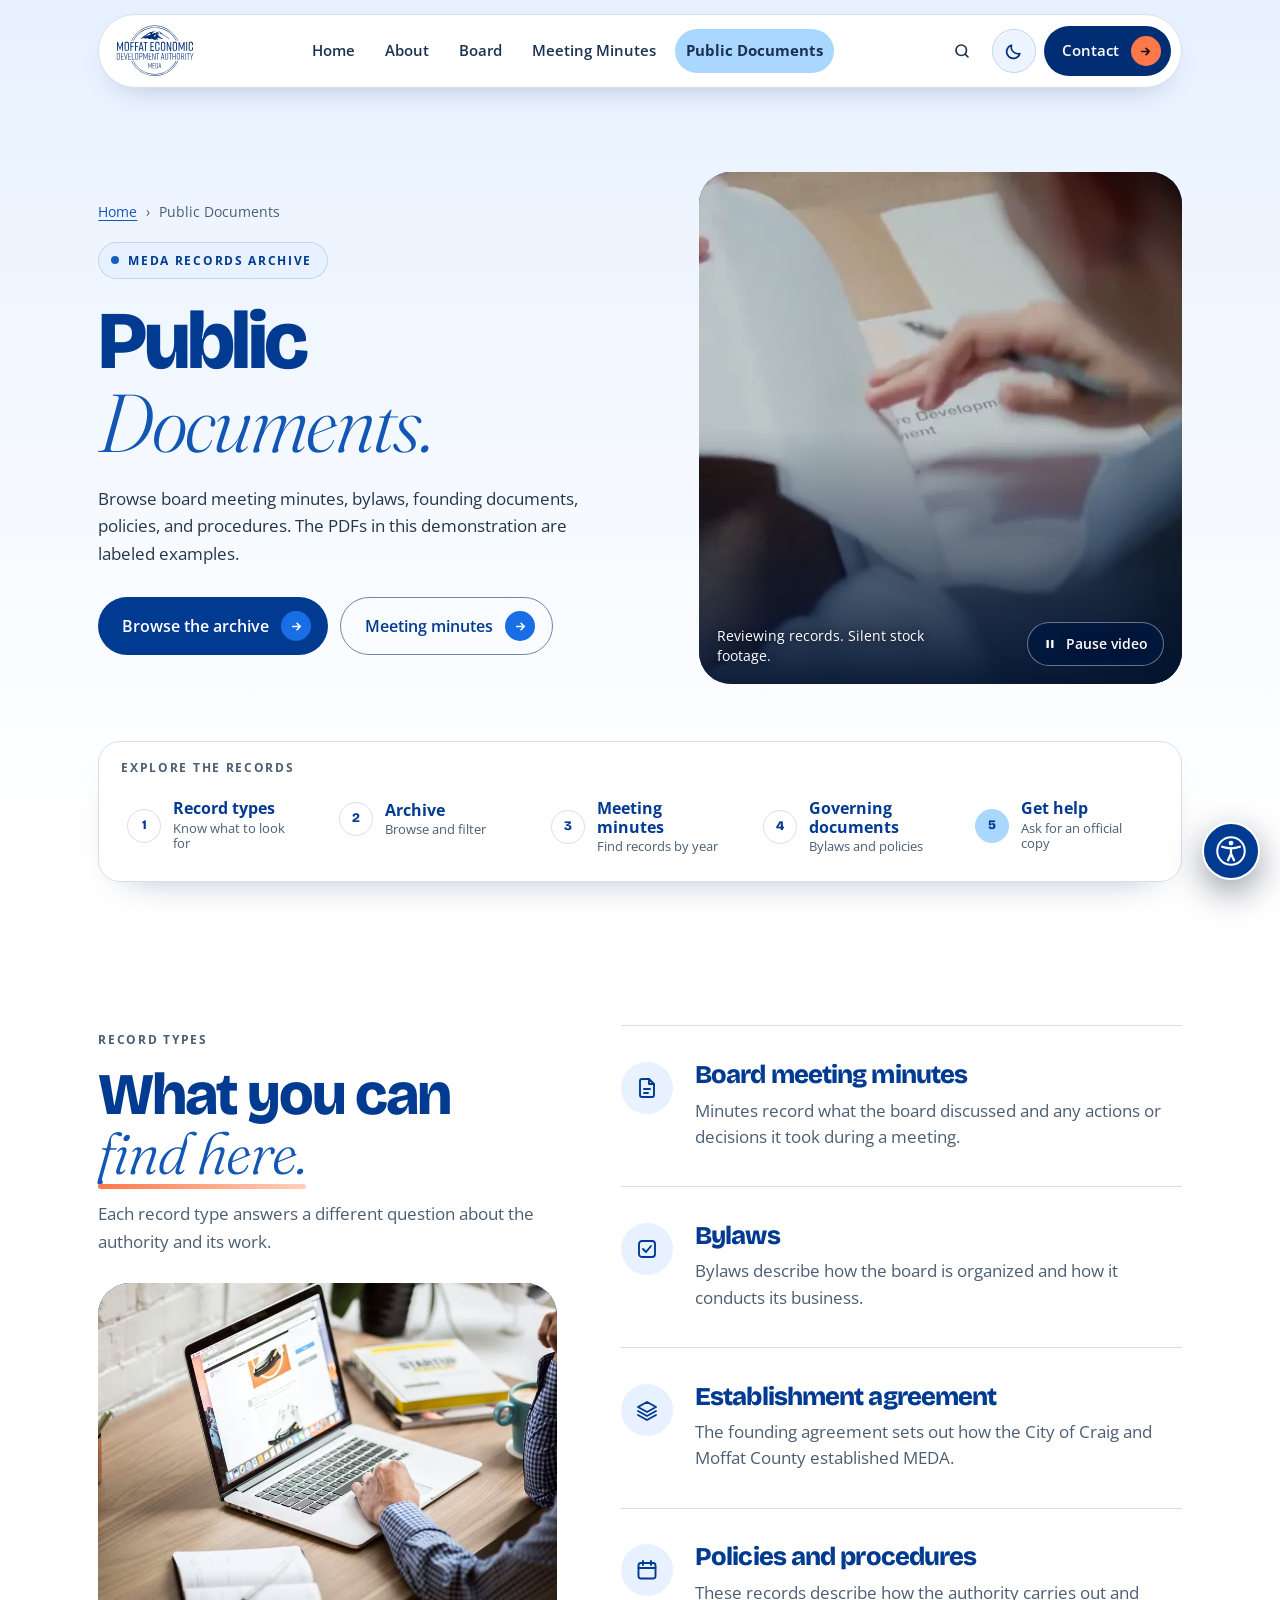
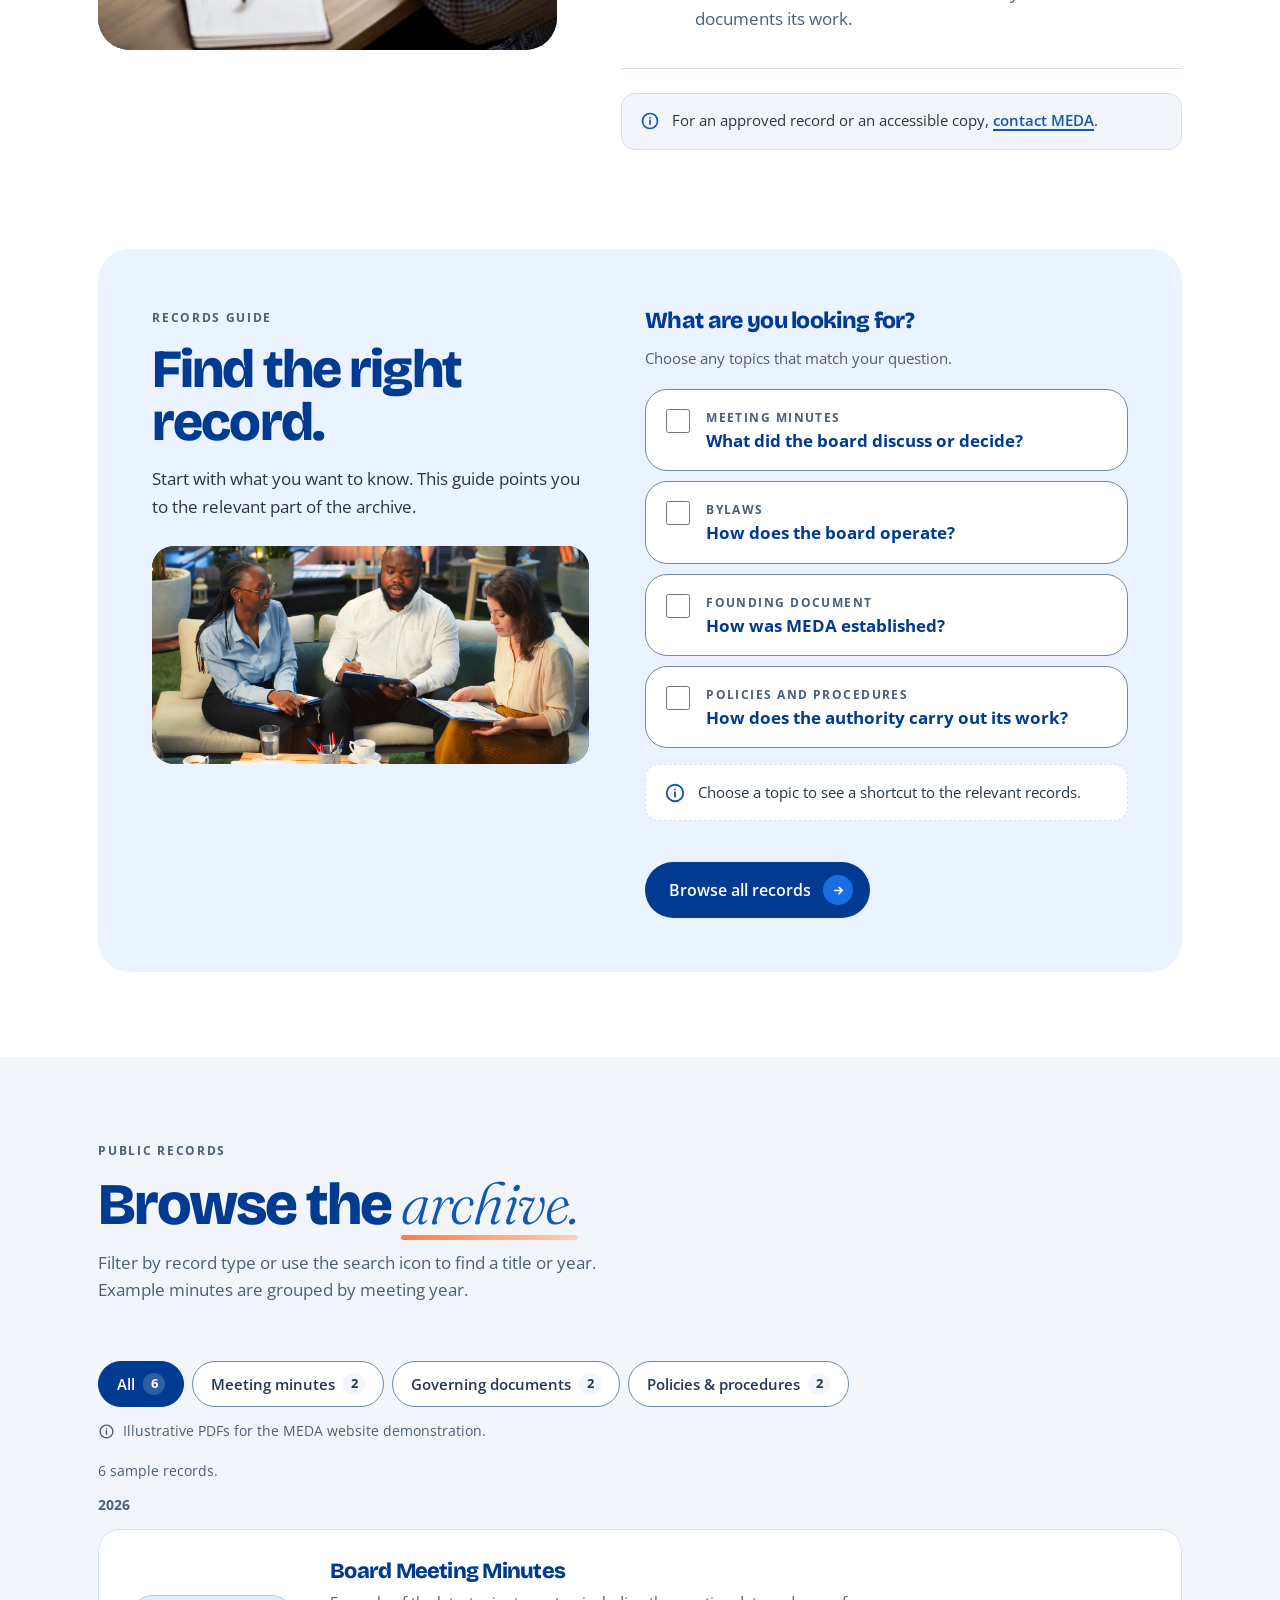
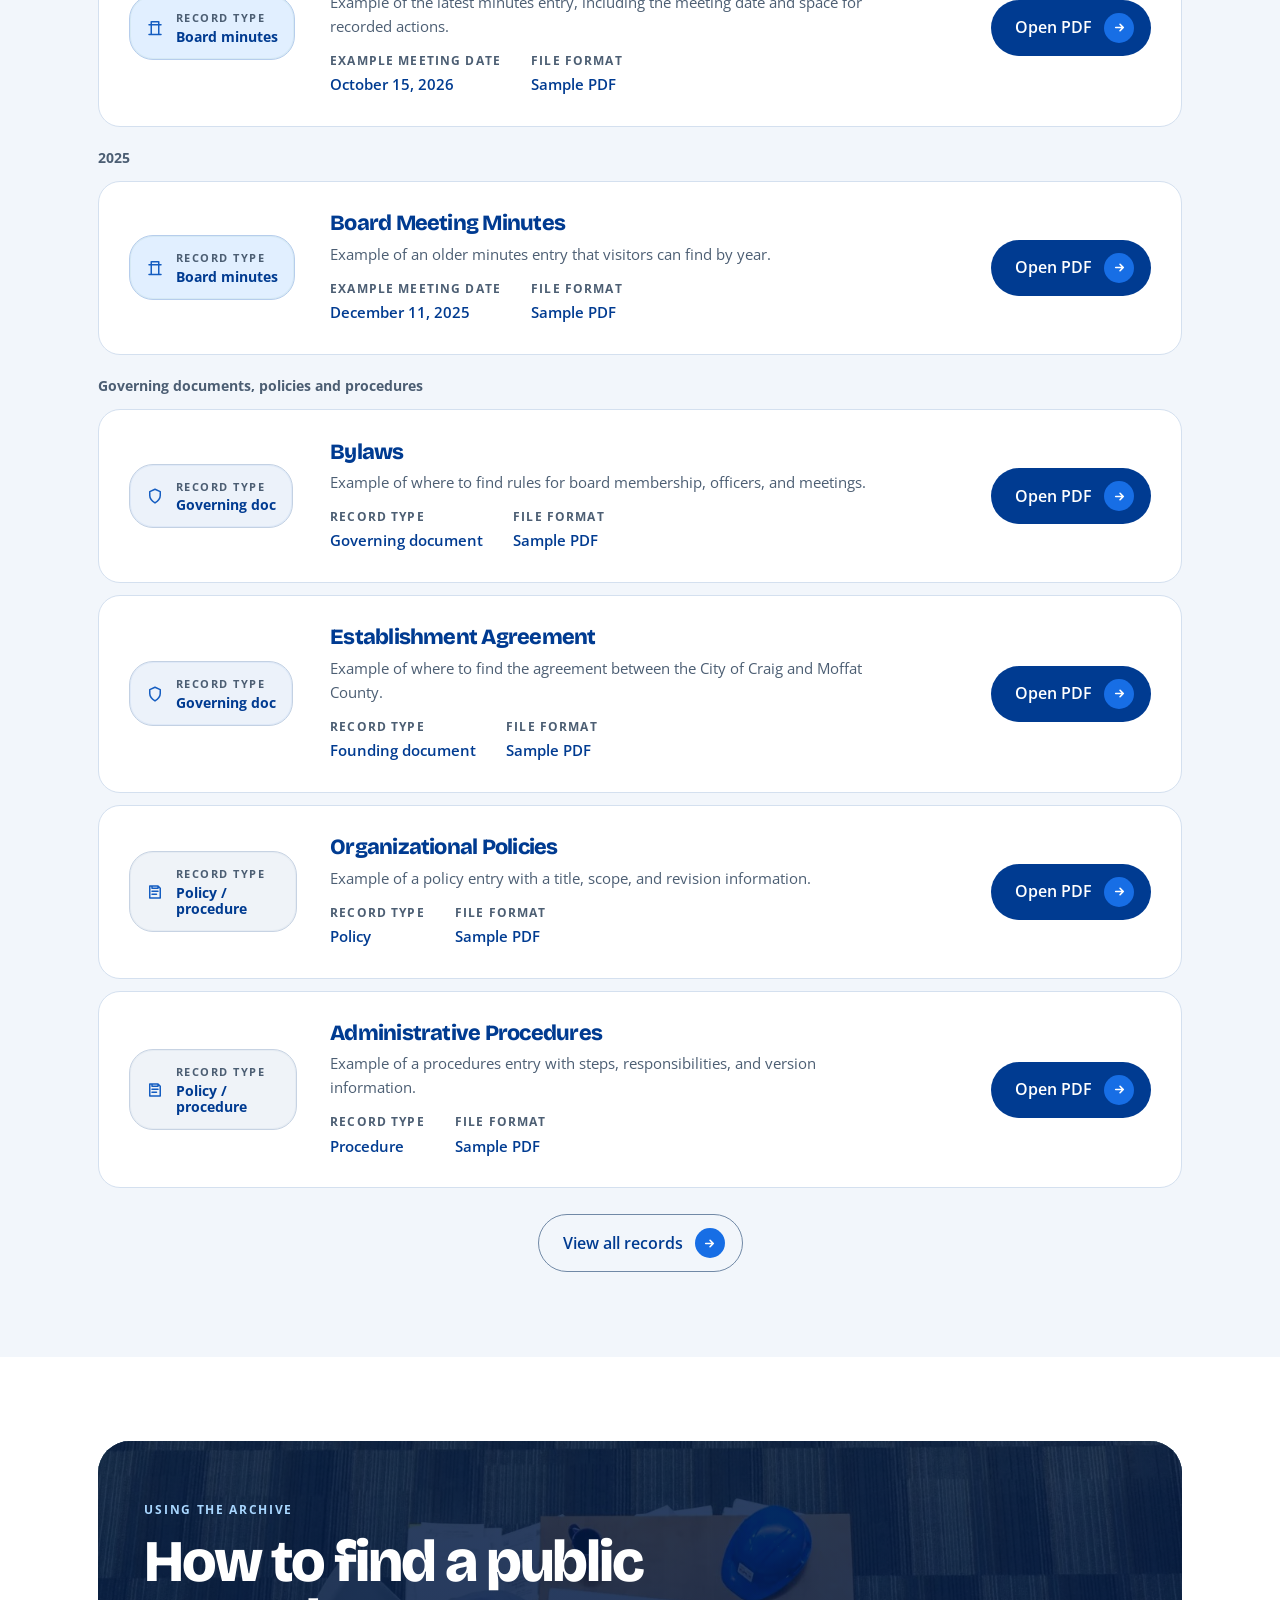
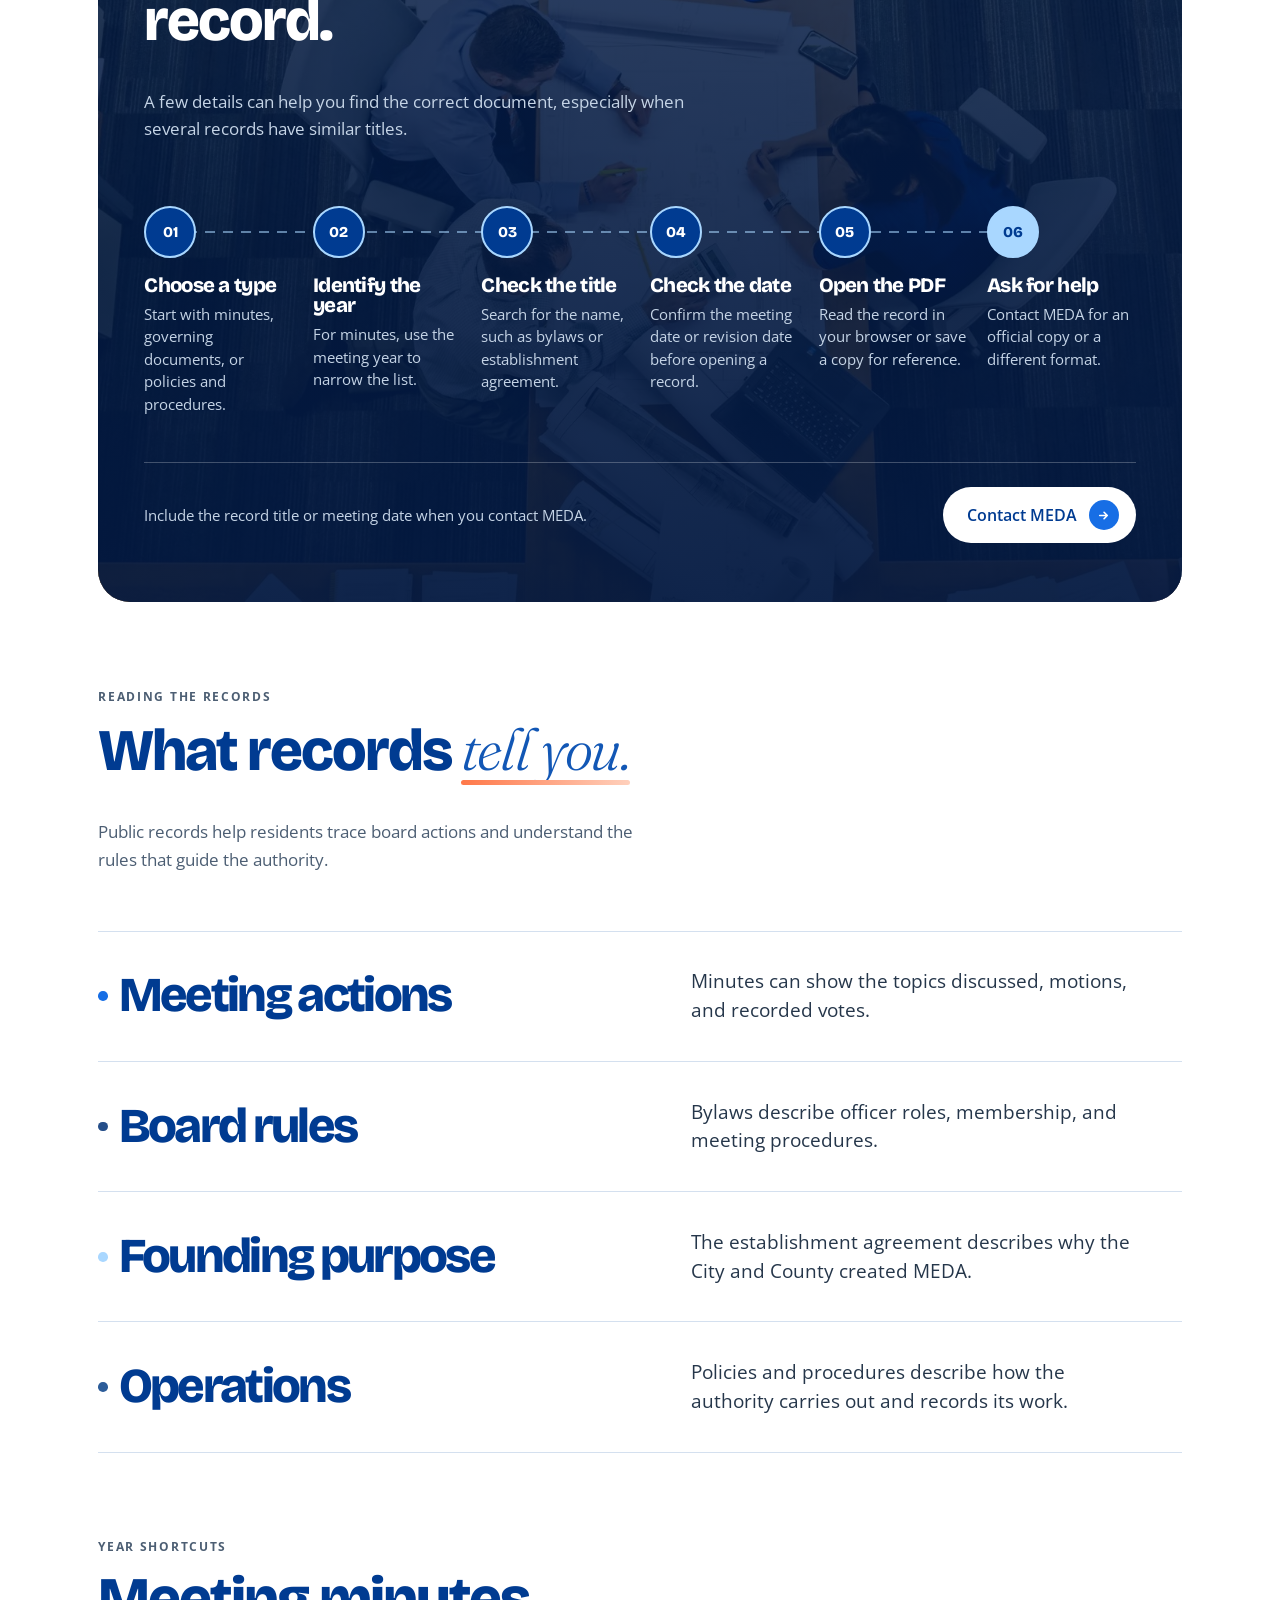
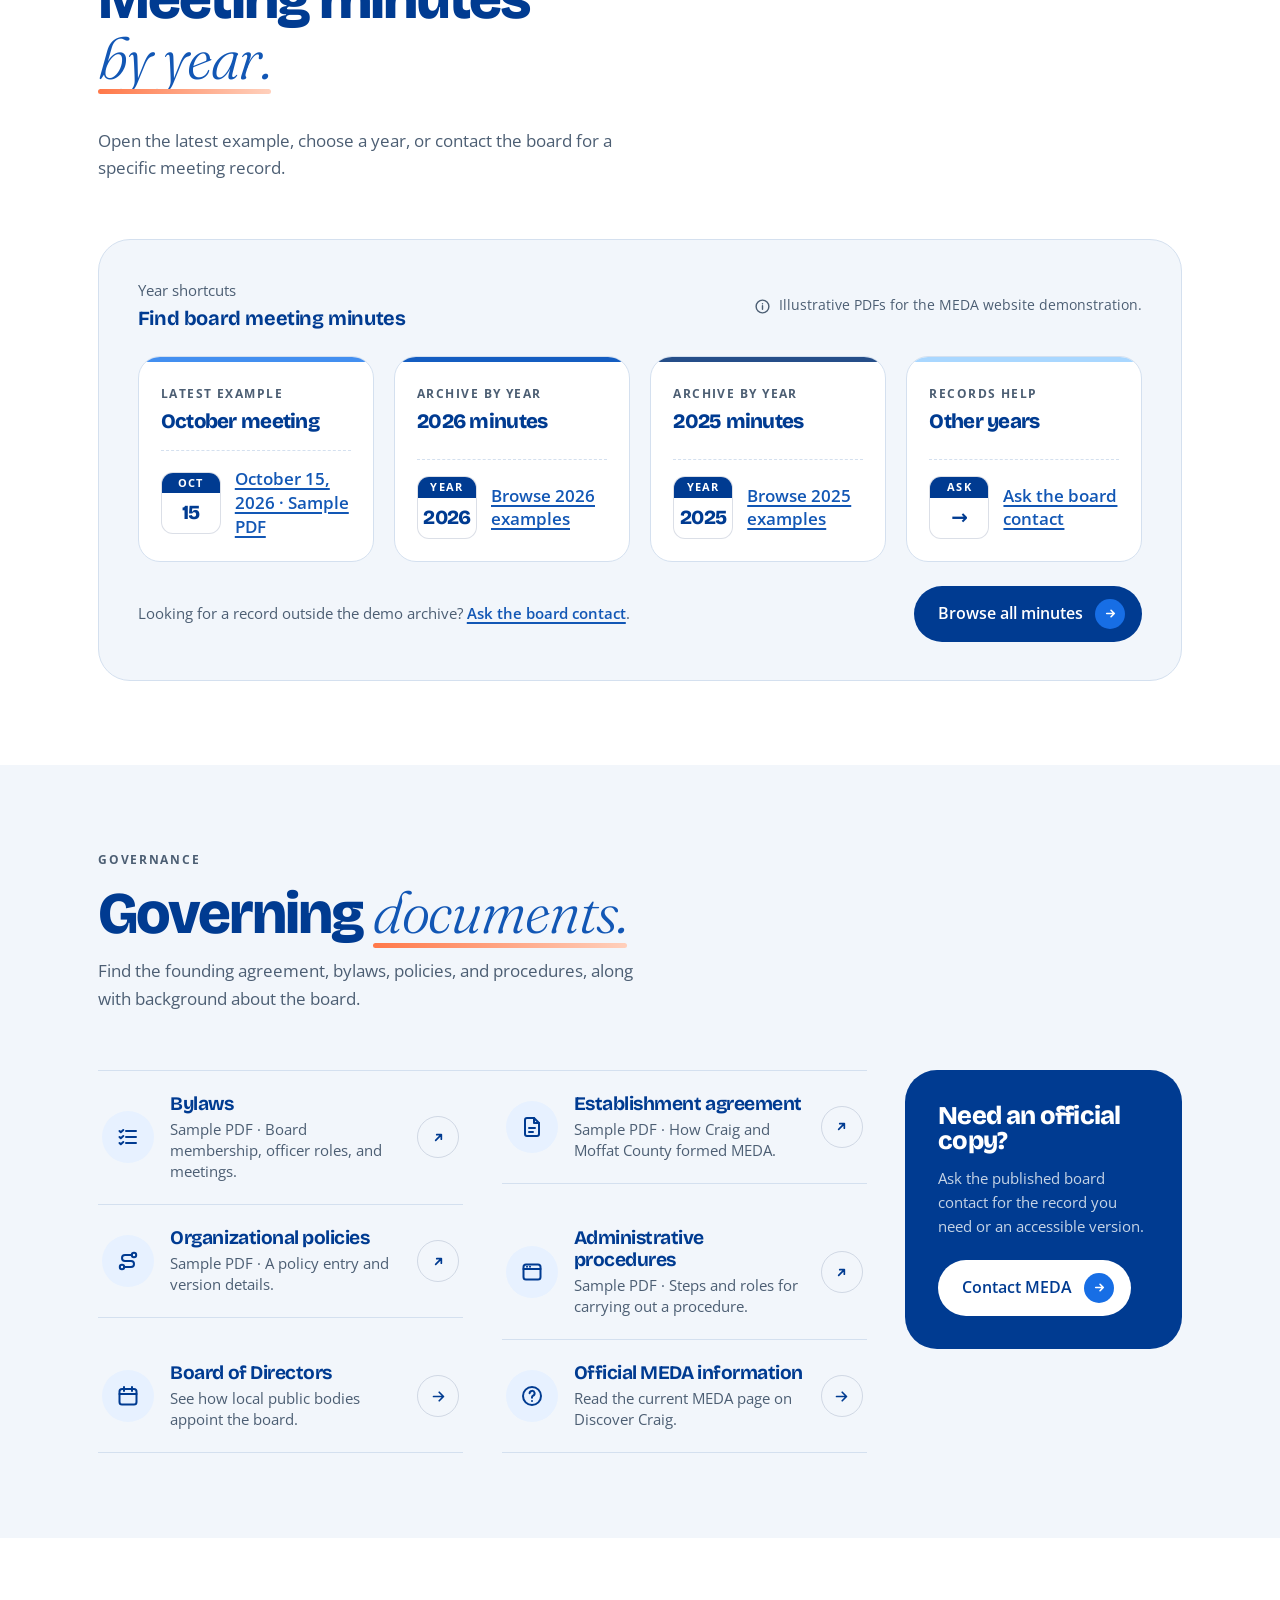
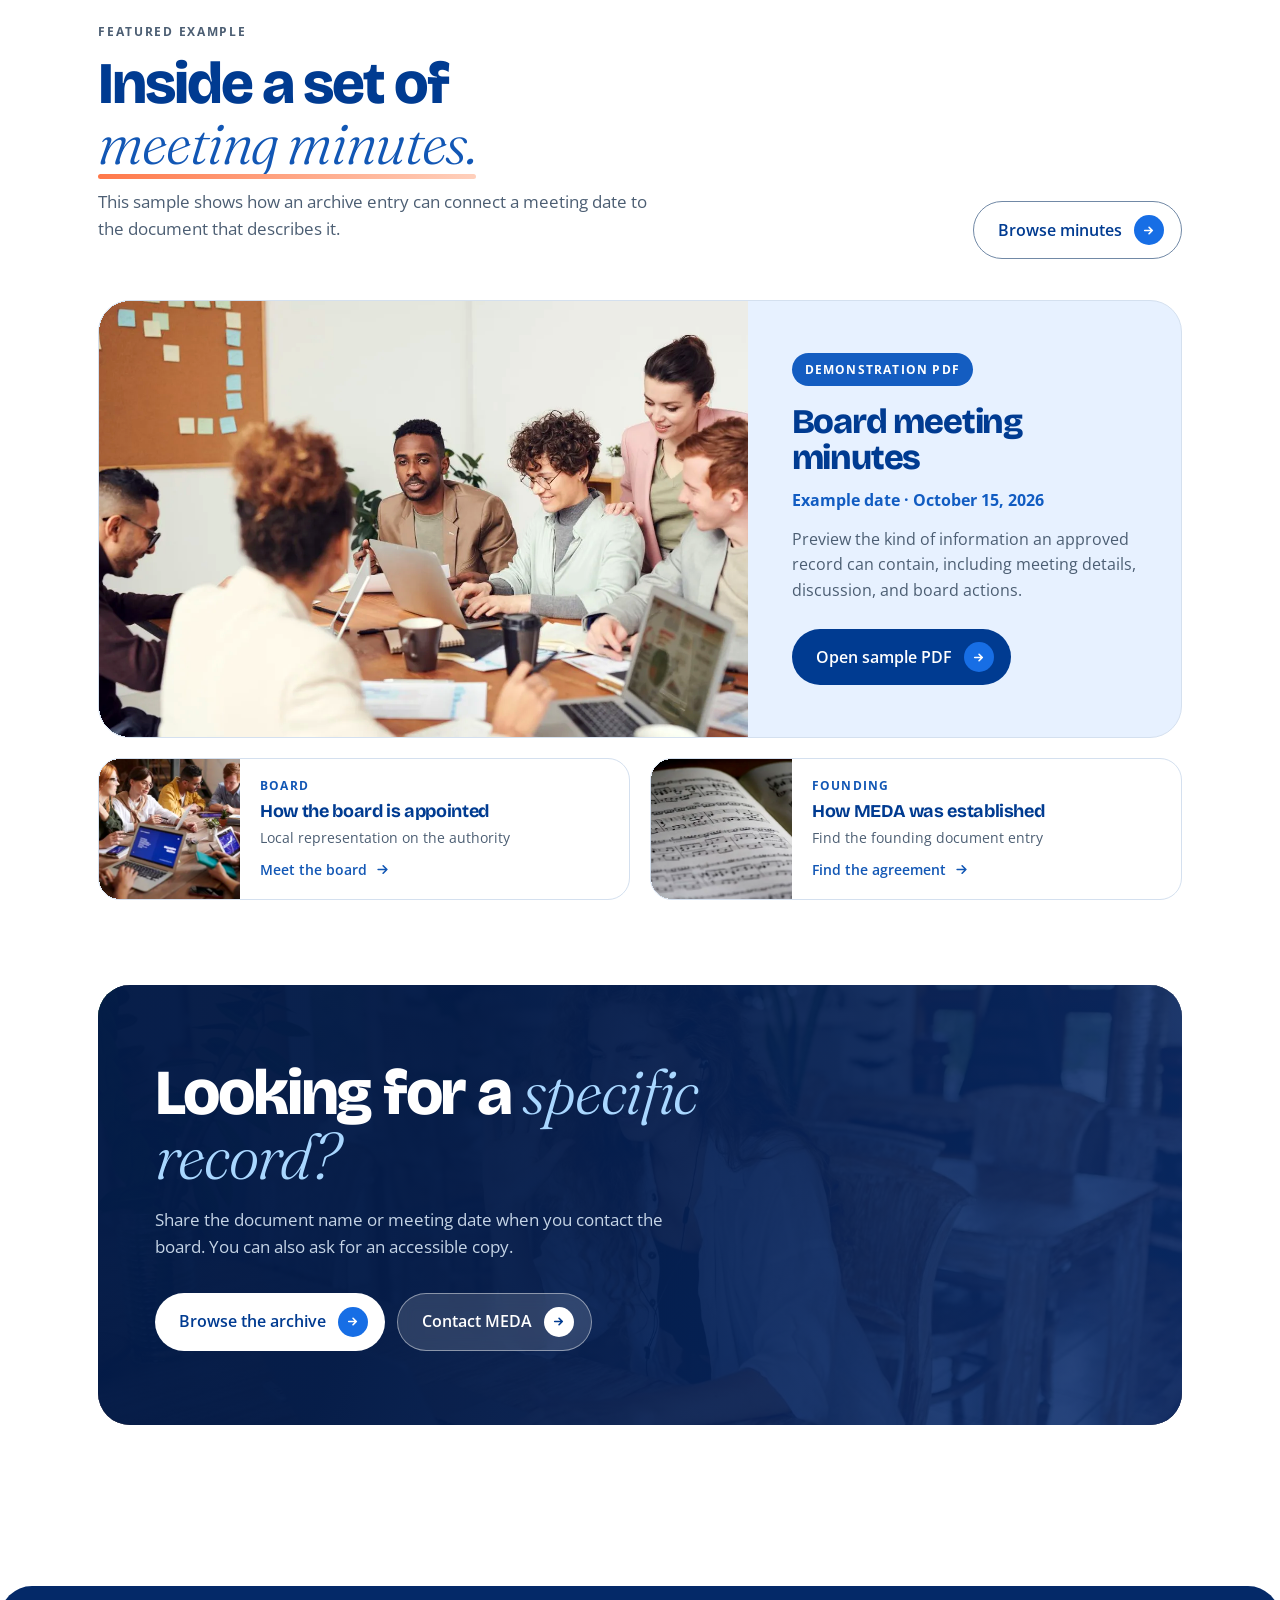
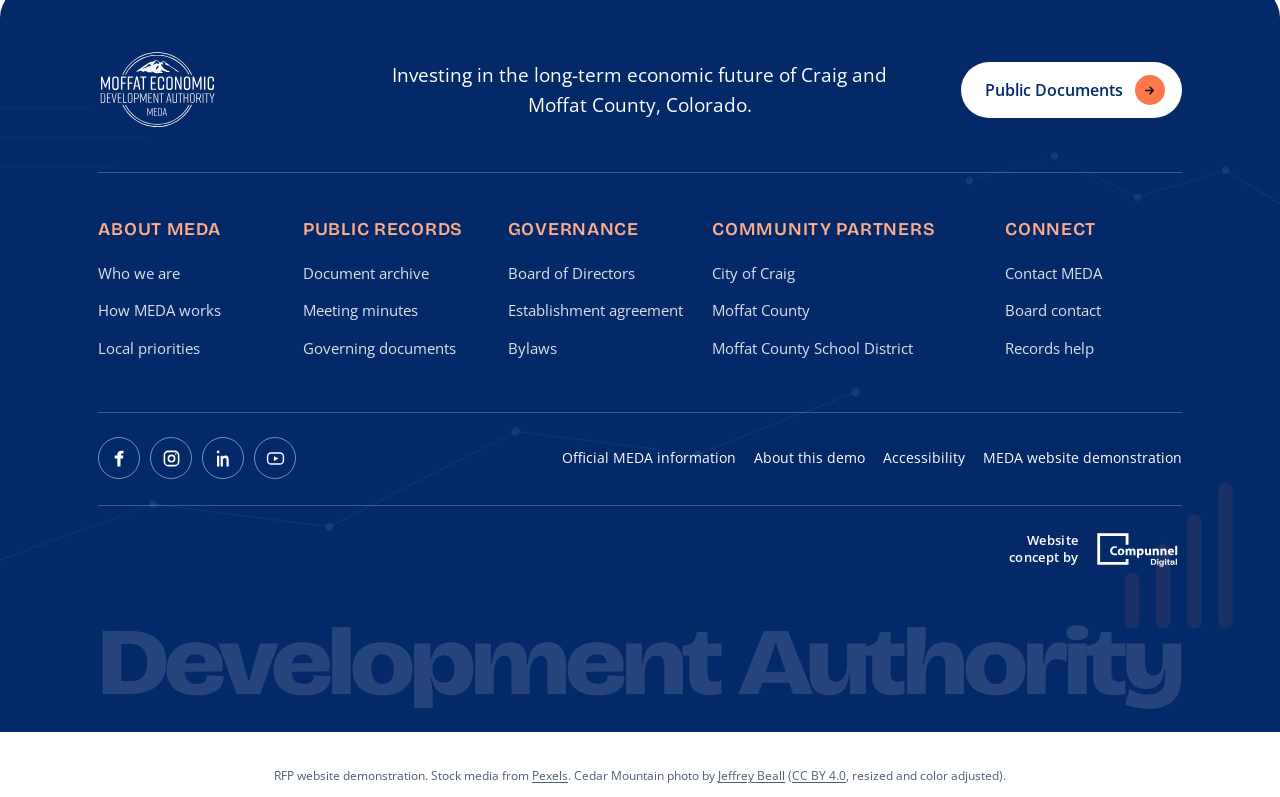
==== commit 51c48b1c: "Add files via upload" ====
--- a/documents.html
+++ b/documents.html
@@ -1303,7 +1303,7 @@
         <h2 id="elig-title">Find the right record.</h2>
         <p class="lede">Start with what you want to know. This guide points you to the relevant part of the archive.</p>
         <figure class="g-elig-photo">
-          <img src="assets/media/documents-guide.webp" alt="An overhead view of organized documents on a white desk" loading="lazy">
+          <img src="assets/media/documents-guide.webp" alt="Three people reviewing reports and discussing documents together" loading="lazy">
         </figure>
       </div>
 
--- a/assets/meda.css
+++ b/assets/meda.css
@@ -193,3 +193,57 @@
 
 /* Concept-only controls retain their visuals but aren't actionable. */
 #themeBtn, #a11y-fab { pointer-events: none; cursor: default; }
+
+
+/* MEDA 2026 enhancement: selective orange contrast with deep blue and sharp black.
+   Shared between homepage and documents; no structural/layout changes. */
+:root {
+  --meda-orange: #FF7849;
+  --meda-orange-light: #FFAD88;
+  --meda-orange-dark: #A53813;
+  --meda-sharp-black: #0B0D13;
+}
+/* High-visibility accents against the navy hero. */
+.hero .eyebrow::before { background: var(--meda-orange) !important; }
+.hero h1 .it { color: var(--meda-orange-light) !important; }
+.hero .btn--white .dot, .nav .btn .dot, footer .btn--white .dot { background: var(--meda-orange) !important; color: var(--meda-sharp-black) !important; }
+.hero .btn--white .dot svg, .nav .btn .dot svg, footer .btn--white .dot svg { color: var(--meda-sharp-black) !important; stroke: currentColor !important; }
+.hero .btn--white .dot svg *, .nav .btn .dot svg *, footer .btn--white .dot svg * { color: var(--meda-sharp-black) !important; }
+/* Hero strip: preserve media visibility and create clear labels. */
+.strip .ph::after { background: linear-gradient(to top, rgba(11,13,19,.82) 0%, rgba(11,13,19,.38) 31%, transparent 72%) !important; inset: 20% 0 0; }
+.strip .ph img { object-position: center center !important; filter: saturate(1.06) contrast(1.025); }
+.strip .ph { transition: border-color .3s ease, box-shadow .3s ease; }
+.strip .ph:hover { border-color: var(--meda-orange); box-shadow: inset 0 0 0 1px var(--meda-orange); }
+.strip .cap { display: flex; align-items: center; gap: 8px; }
+.strip .cap::before { content: ''; width: 6px; height: 6px; border-radius: 50%; background: var(--meda-orange); flex: none; }
+/* Supporting highlights, while default headings, tabs and primary actions stay MEDA blue. */
+.uline::after { background: linear-gradient(90deg, var(--meda-orange) 0%, #FFD0BC 100%) !important; }
+.path[aria-selected="true"] { box-shadow: inset 0 -3px 0 var(--meda-orange); }
+#progress { background: linear-gradient(90deg, var(--meda-orange), #E35B2D 35%, #145DC1) !important; }
+.mint-rule { background: linear-gradient(90deg, var(--meda-orange) 0%, #FFAD88 22%, #A9D7FF 50%, #E7F1FF 75%, transparent 100%) !important; }
+footer .foot-col h5 { color: var(--meda-orange-light) !important; }
+footer .dev-bars rect { fill: var(--meda-orange) !important; opacity: .22; }
+footer .social-icon:hover { border-color: var(--meda-orange) !important; background: rgba(255,120,73,.12) !important; color: #FFFFFF !important; }
+@media (prefers-reduced-motion: reduce) {
+  .strip .ph { transition: none; }
+}
+
+
+/* v11: Slightly wider outer gutters and crisper MEDA blue.
+   Retains the original full-quality media, layout and animations. */
+:root {
+  --p1: #003B91;
+  --p2: #115CC2;
+  --p3: #176EE5;
+  --p4: #438FF0;
+  --deep-navy: #042968;
+  --link-ink: #1257B5;
+  --focus: #176EE5;
+}
+.wrap {
+  max-width: 1160px;
+  padding-inline: max(var(--pad), 24px);
+}
+@media (max-width: 600px) {
+  .wrap { padding-inline: max(var(--pad), 18px); }
+}
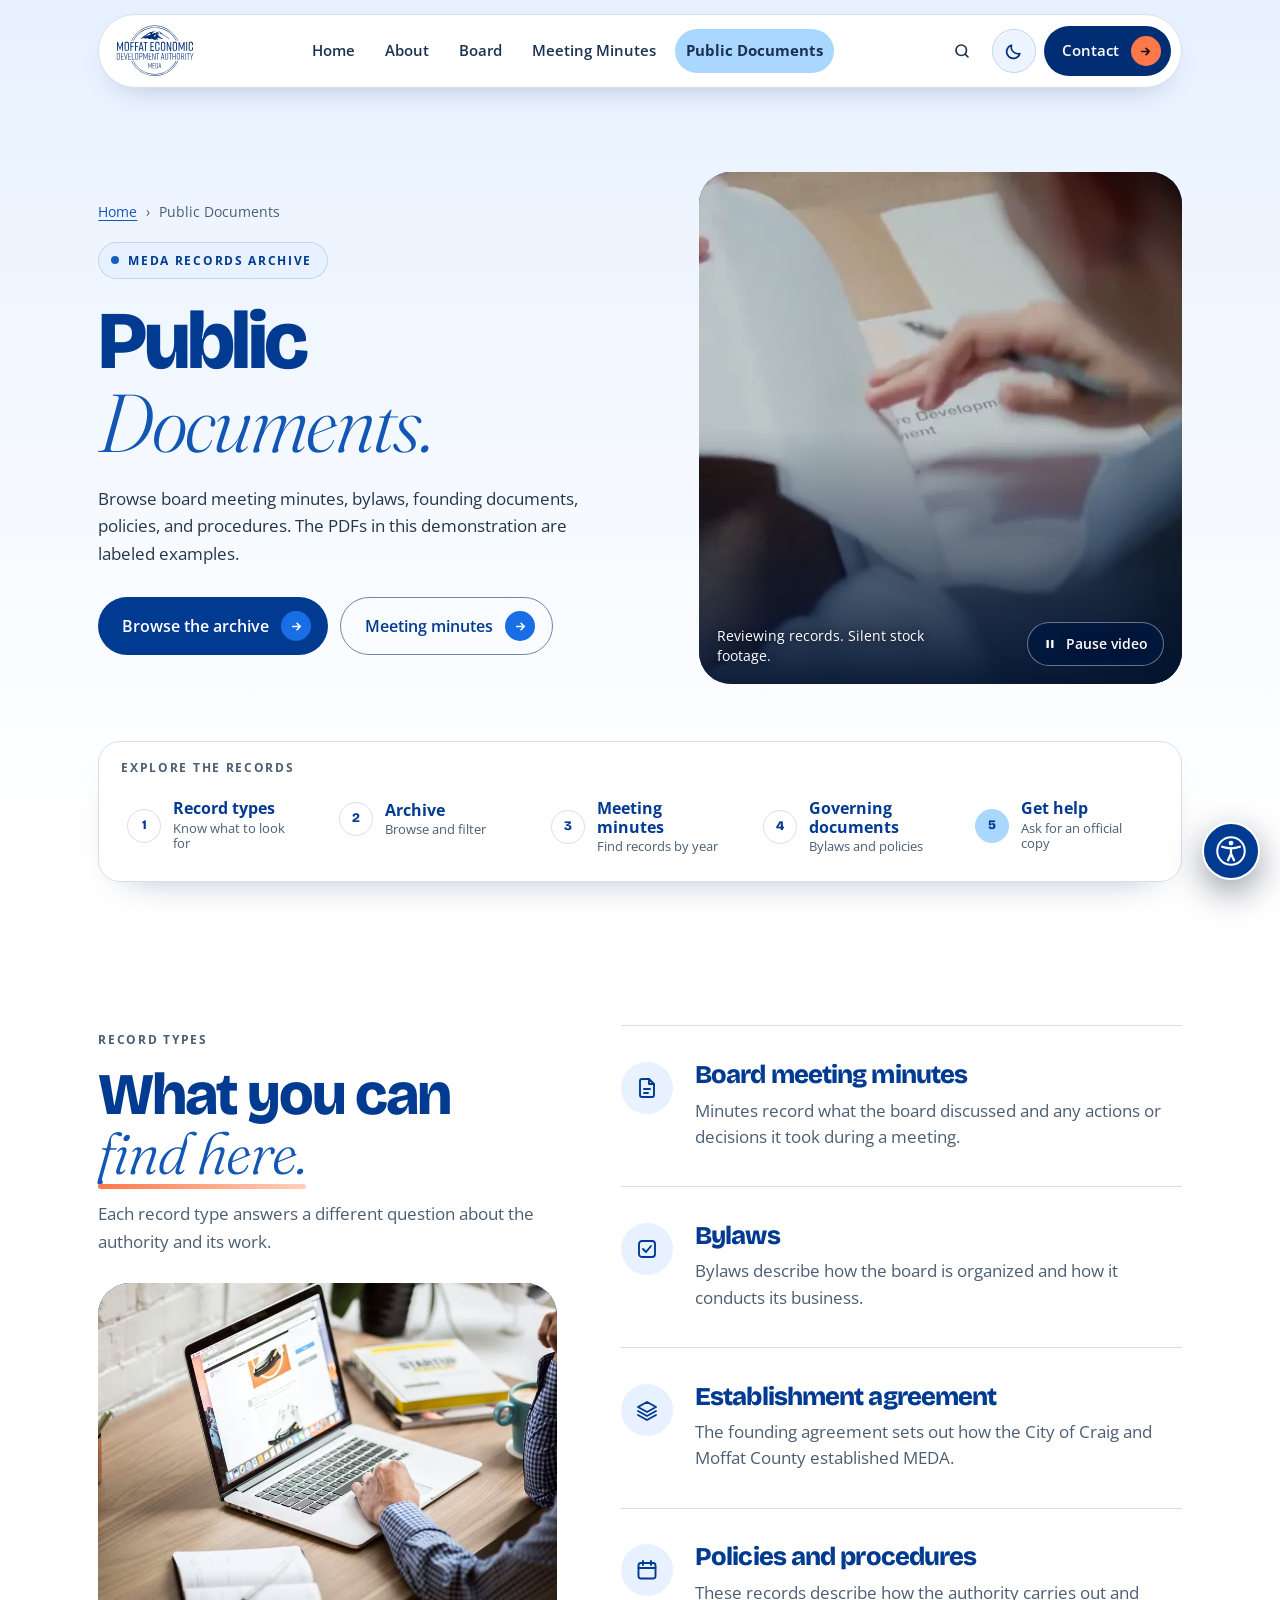
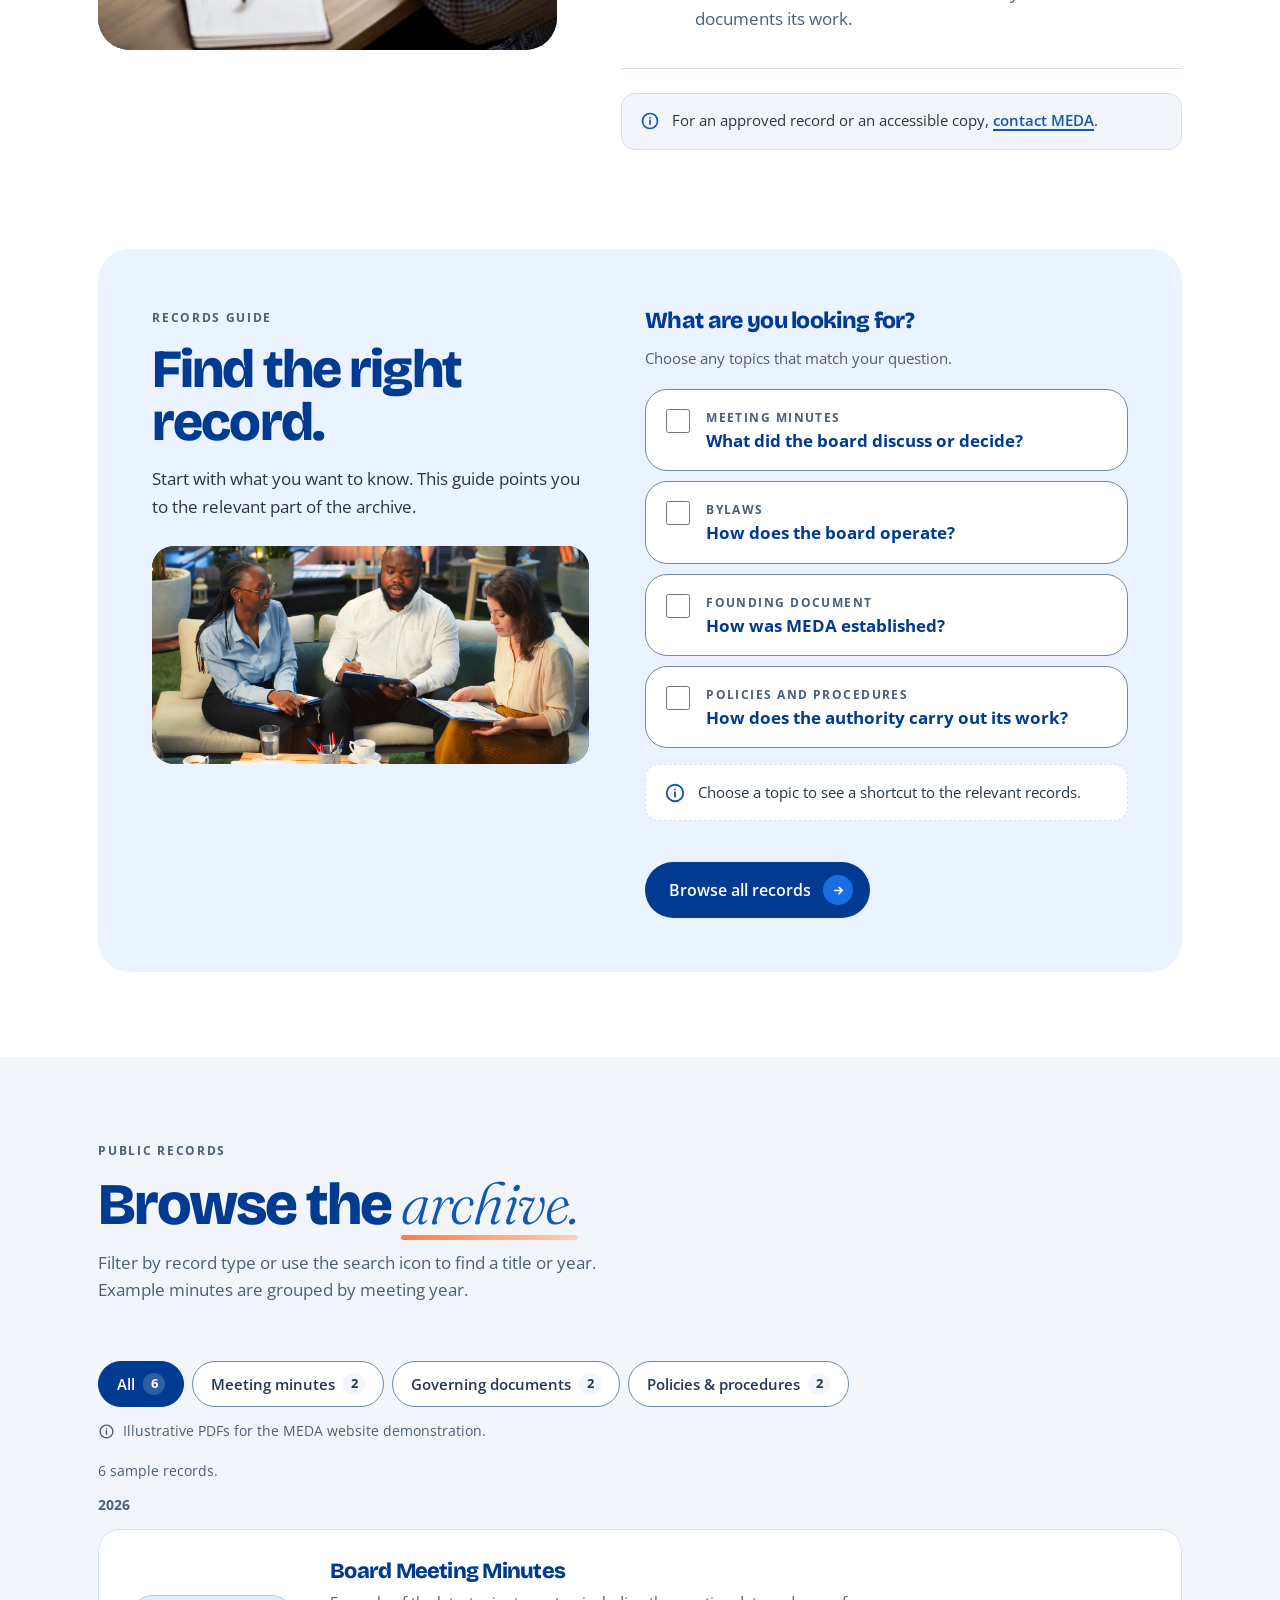
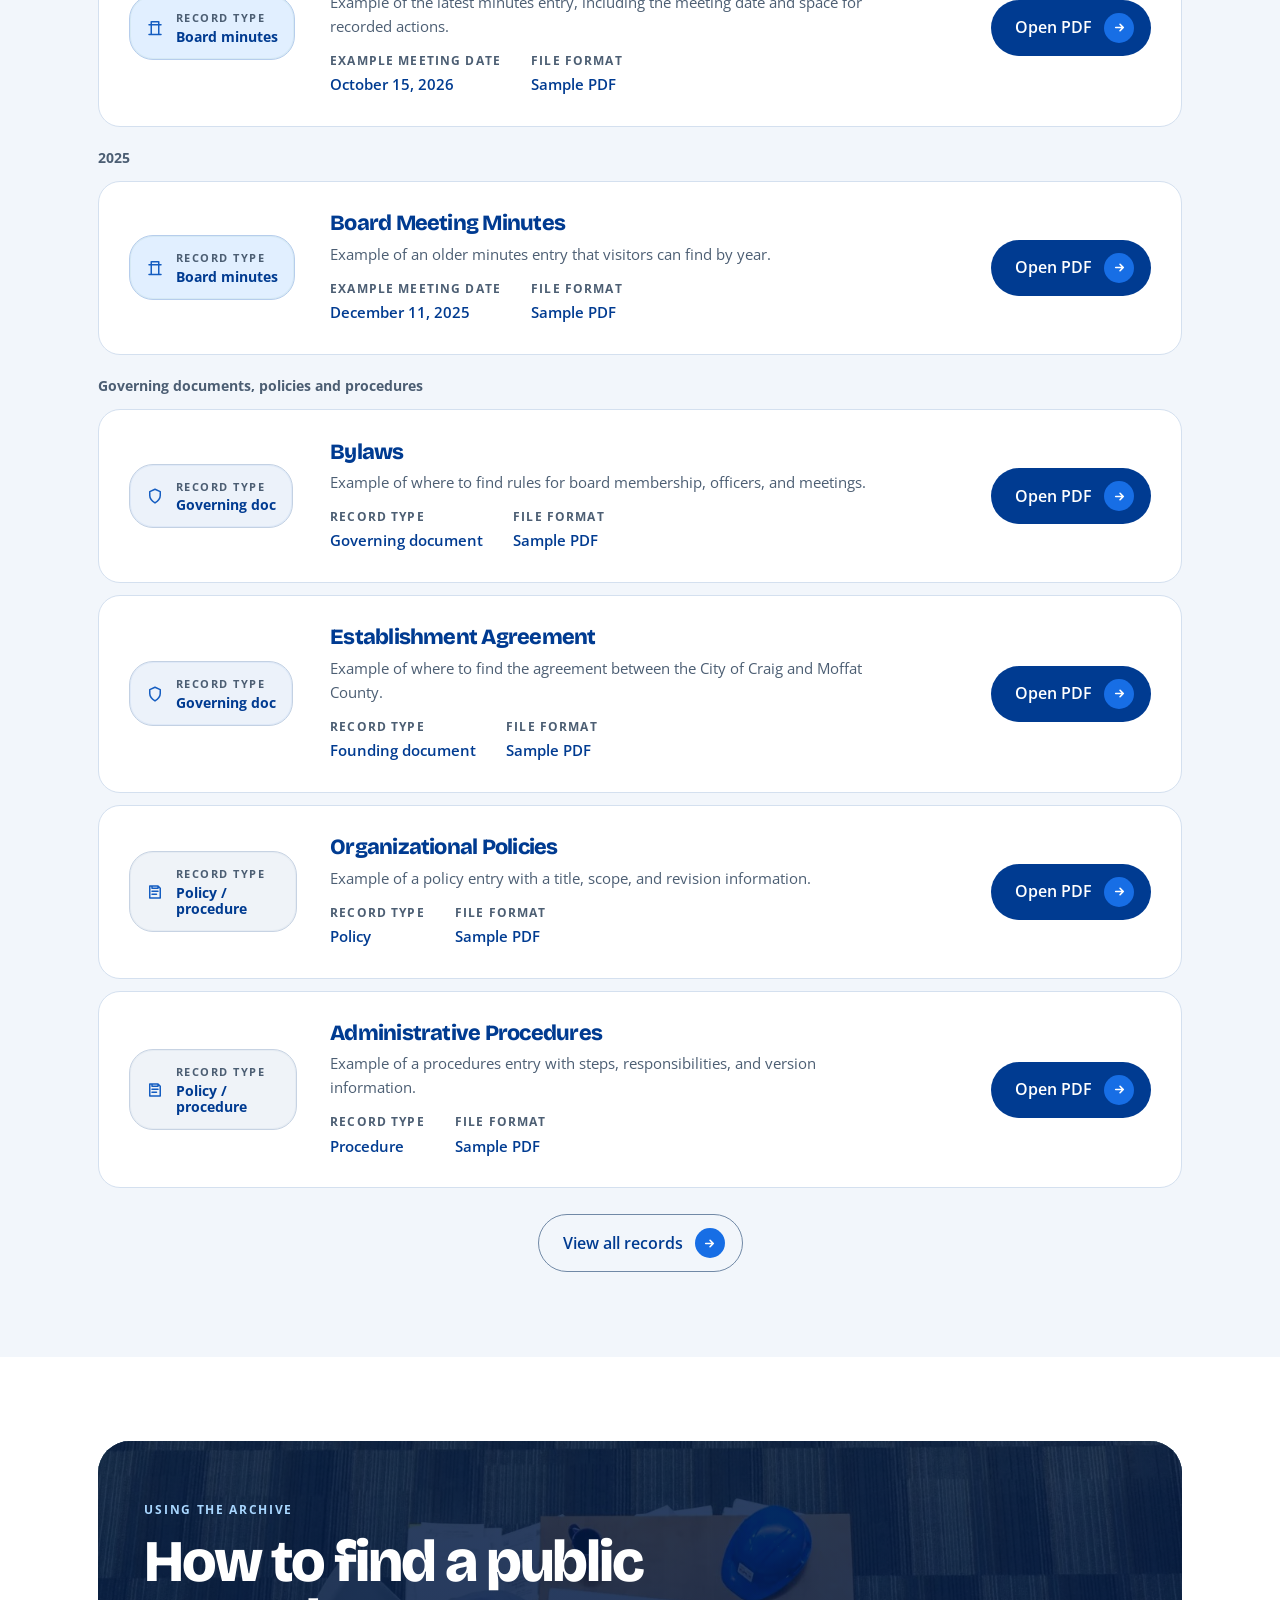
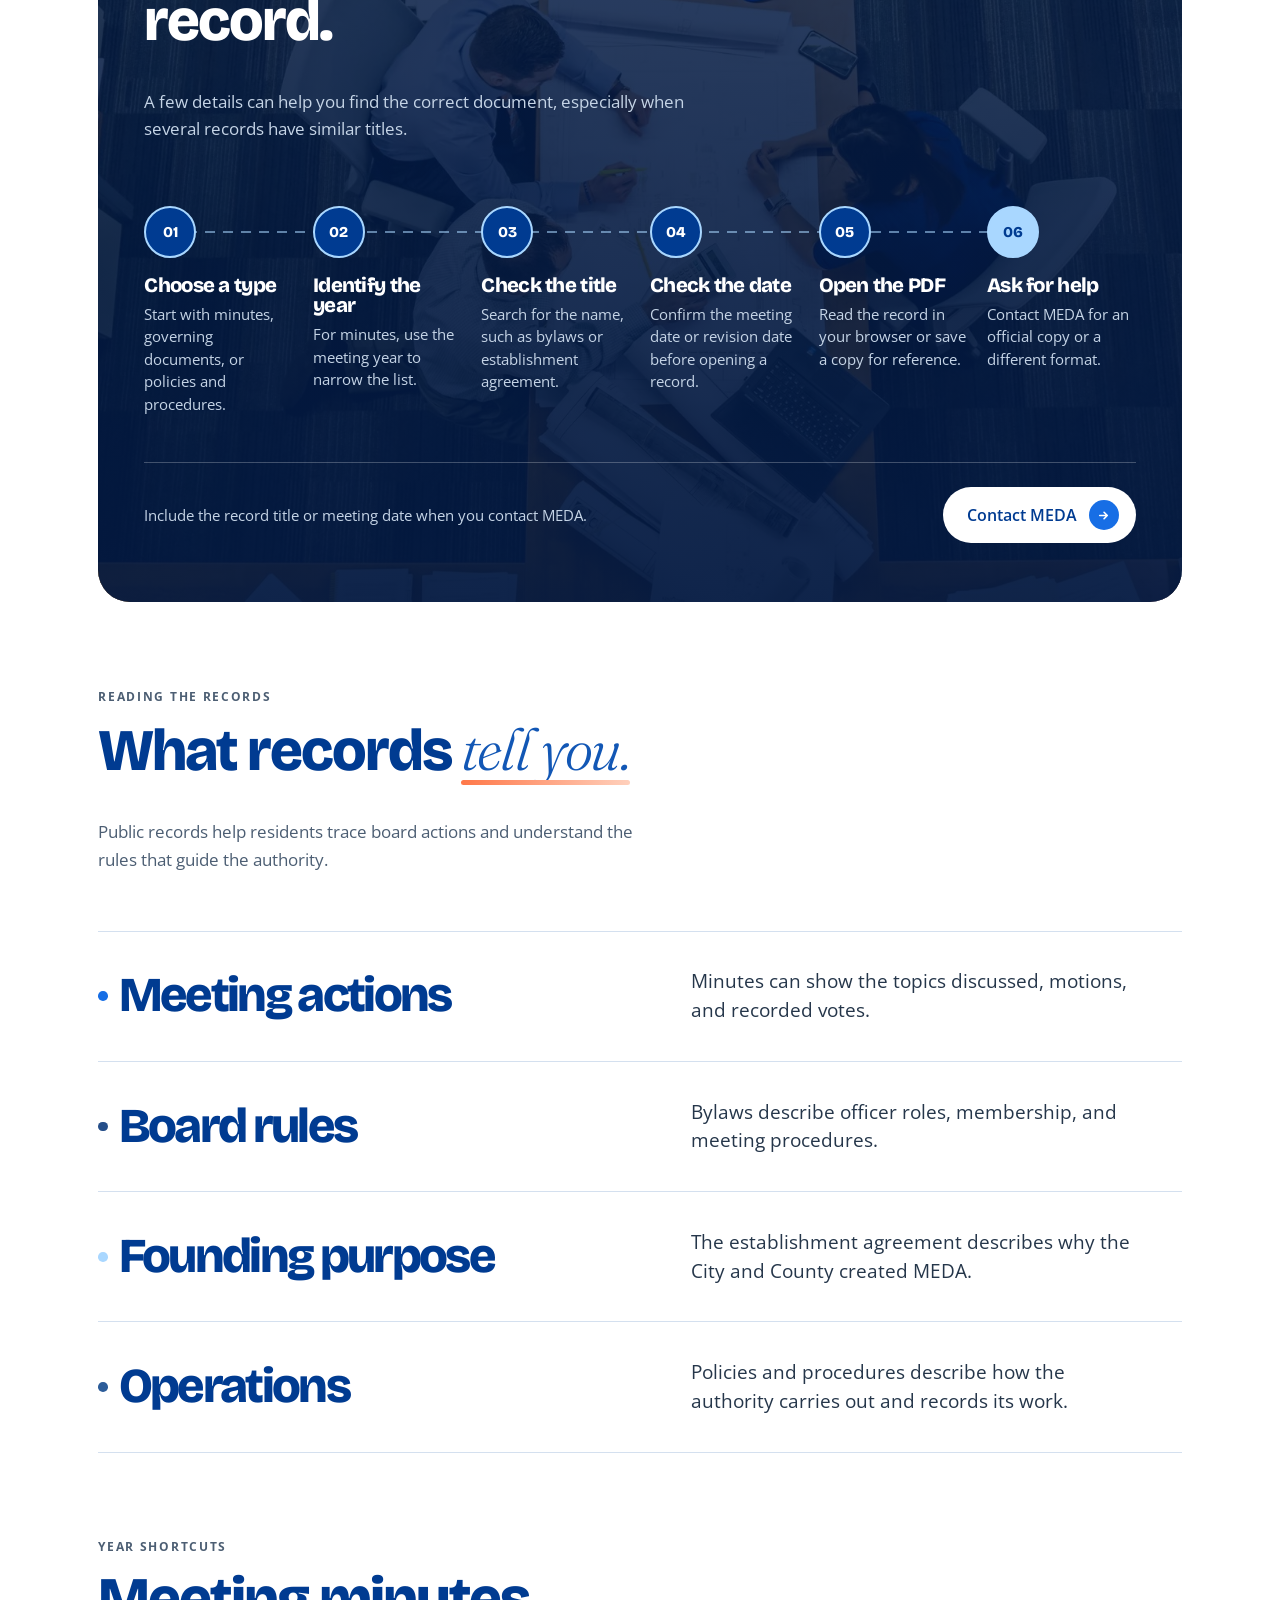
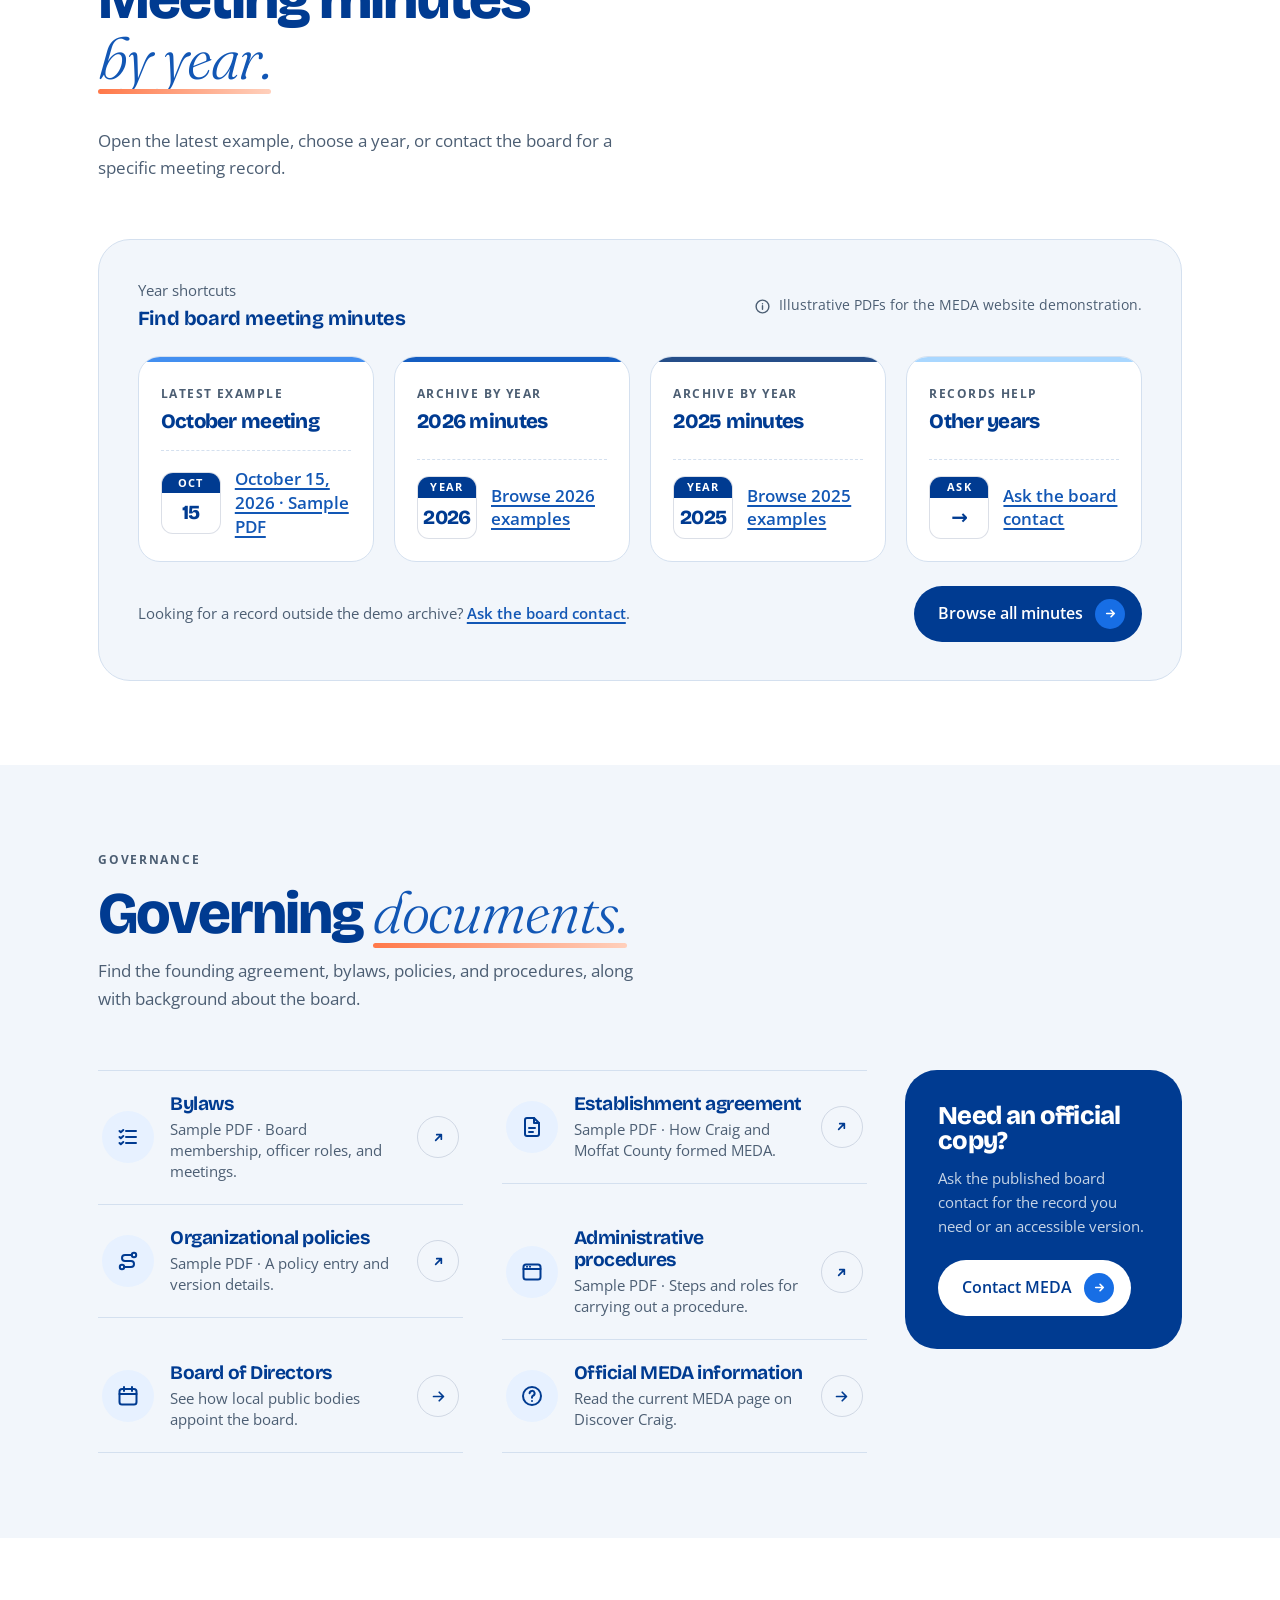
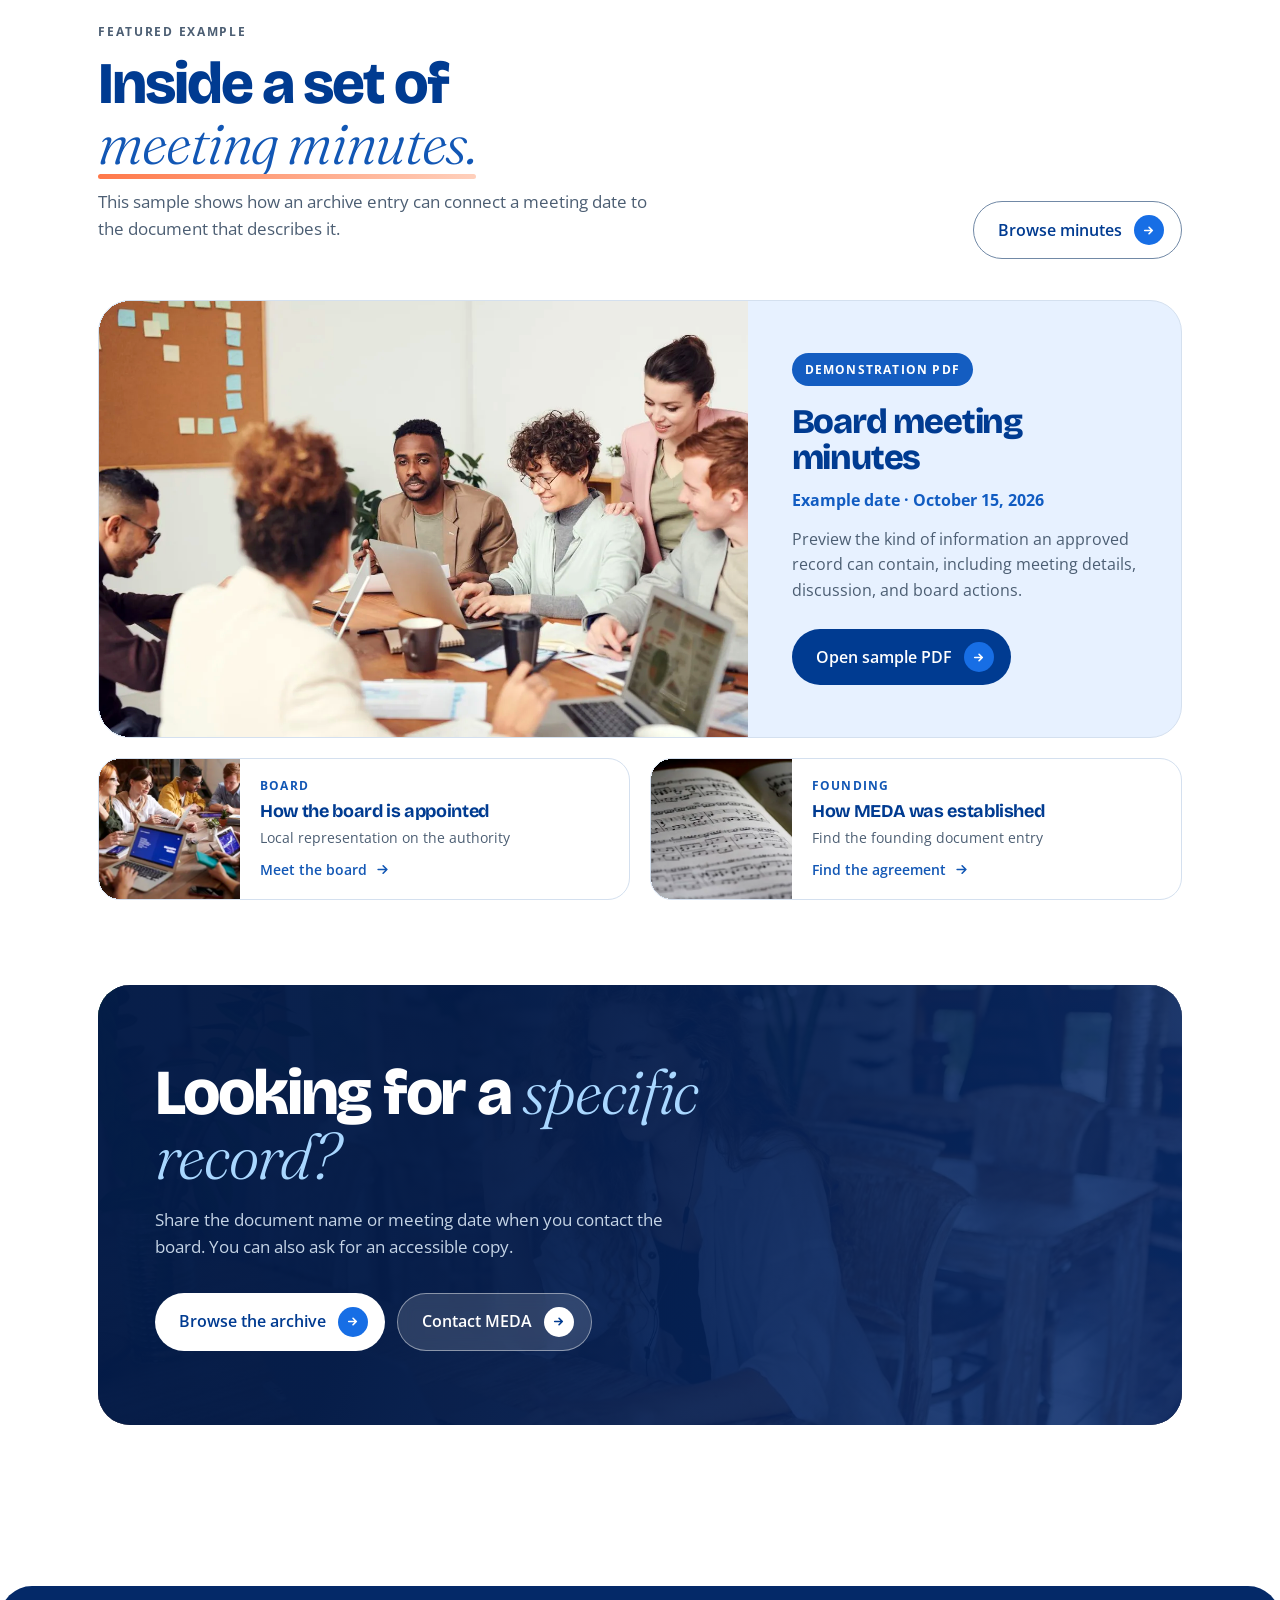
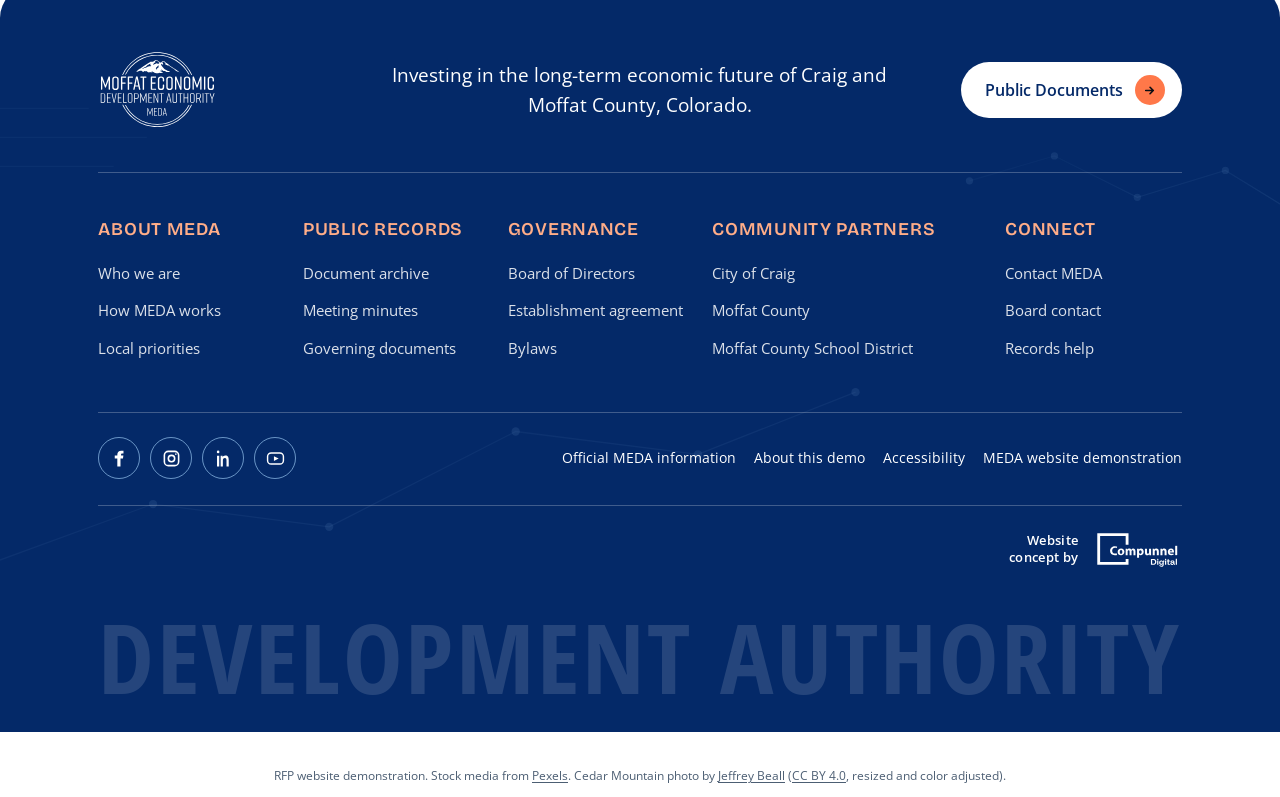
==== commit 962be306: "Add files via upload" ====
--- a/documents.html
+++ b/documents.html
@@ -1162,10 +1162,6 @@
 #a11y-fab:hover { background: var(--p1); transform: none; }
 /* Footer art removed for a cleaner footer. */
 .foot-art { display: block !important; opacity: .42 !important; }
-.foot-art .dev-bars rect{animation:flick 8s ease-in-out infinite;}
-.foot-art .dev-bars rect:nth-child(2){animation-delay:.8s}
-.foot-art .dev-bars rect:nth-child(3){animation-delay:1.6s}
-.foot-art .dev-bars rect:nth-child(4){animation-delay:2.4s}
 .foot-art .dev-line{animation:drift 20s ease-in-out infinite;}
 /* Reintroduce social-platform glyphs using MEDA's navy / light-blue theme. */
 .socials { gap: 10px; align-items: center; }
@@ -1488,10 +1484,6 @@
         <stop offset="0" stop-color="#A9D7FF" stop-opacity=".05"/>
         <stop offset="1" stop-color="#A9D7FF" stop-opacity=".22"/>
       </linearGradient>
-      <linearGradient id="barFill" x1="0" y1="1" x2="0" y2="0">
-        <stop offset="0" stop-color="#A9D7FF" stop-opacity=".08"/>
-        <stop offset="1" stop-color="#A9D7FF" stop-opacity=".24"/>
-      </linearGradient>
     </defs>
     <g fill="none" stroke="url(#devStroke)" stroke-width="1.2">
       <path class="dev-line" d="M86 560 L250 500 L420 522 L600 430 L776 452 L928 392"/>
@@ -1500,12 +1492,6 @@
     <g class="flicker" fill="#A9D7FF" fill-opacity=".22">
       <circle cx="86" cy="560" r="4"/><circle cx="250" cy="500" r="4"/><circle cx="420" cy="522" r="4"/><circle cx="600" cy="430" r="4"/><circle cx="776" cy="452" r="4"/><circle cx="928" cy="392" r="4"/>
       <circle cx="1038" cy="188" r="3.5"/><circle cx="1120" cy="164" r="3.5"/><circle cx="1200" cy="204" r="3.5"/><circle cx="1285" cy="178" r="3.5"/><circle cx="1360" cy="224" r="3.5"/>
-    </g>
-    <g class="dev-bars" transform="translate(1188 468)">
-      <rect x="0" y="98" width="14" height="54" rx="7" fill="url(#barFill)"/>
-      <rect x="30" y="70" width="14" height="82" rx="7" fill="url(#barFill)"/>
-      <rect x="60" y="42" width="14" height="110" rx="7" fill="url(#barFill)"/>
-      <rect x="90" y="12" width="14" height="140" rx="7" fill="url(#barFill)"/>
     </g>
     <g stroke="#A9D7FF" stroke-opacity=".14" fill="none">
       <path d="M56 118h132"/><path d="M56 146h188"/><path d="M56 174h156"/>
@@ -1557,7 +1543,7 @@
     <!-- Giant wordmark, edge to edge -->
     <div class="wordmark" aria-hidden="true">
       <svg viewBox="0 0 1700 148" preserveAspectRatio="xMidYMid meet">
-        <text x="0" y="126" textLength="1700" lengthAdjust="spacingAndGlyphs" font-size="150">Development Authority</text>
+        <text x="0" y="126" textLength="1700" lengthAdjust="spacingAndGlyphs" font-size="150">DEVELOPMENT AUTHORITY</text>
       </svg>
     </div>
   </div>
--- a/assets/meda.css
+++ b/assets/meda.css
@@ -247,3 +247,7 @@
 @media (max-width: 600px) {
   .wrap { padding-inline: max(var(--pad), 18px); }
 }
+
+/* Condensed uppercase lettering echoes the MEDA logo's upper wordmark. */
+@font-face { font-family: 'MEDA Condensed'; src: url('fonts/open-sans-condensed-bold.ttf') format('truetype'); font-weight: 700; font-style: normal; font-display: swap; }
+.wordmark text { font-family: 'MEDA Condensed', 'Arial Narrow', sans-serif; font-weight: 700; letter-spacing: .025em; }
